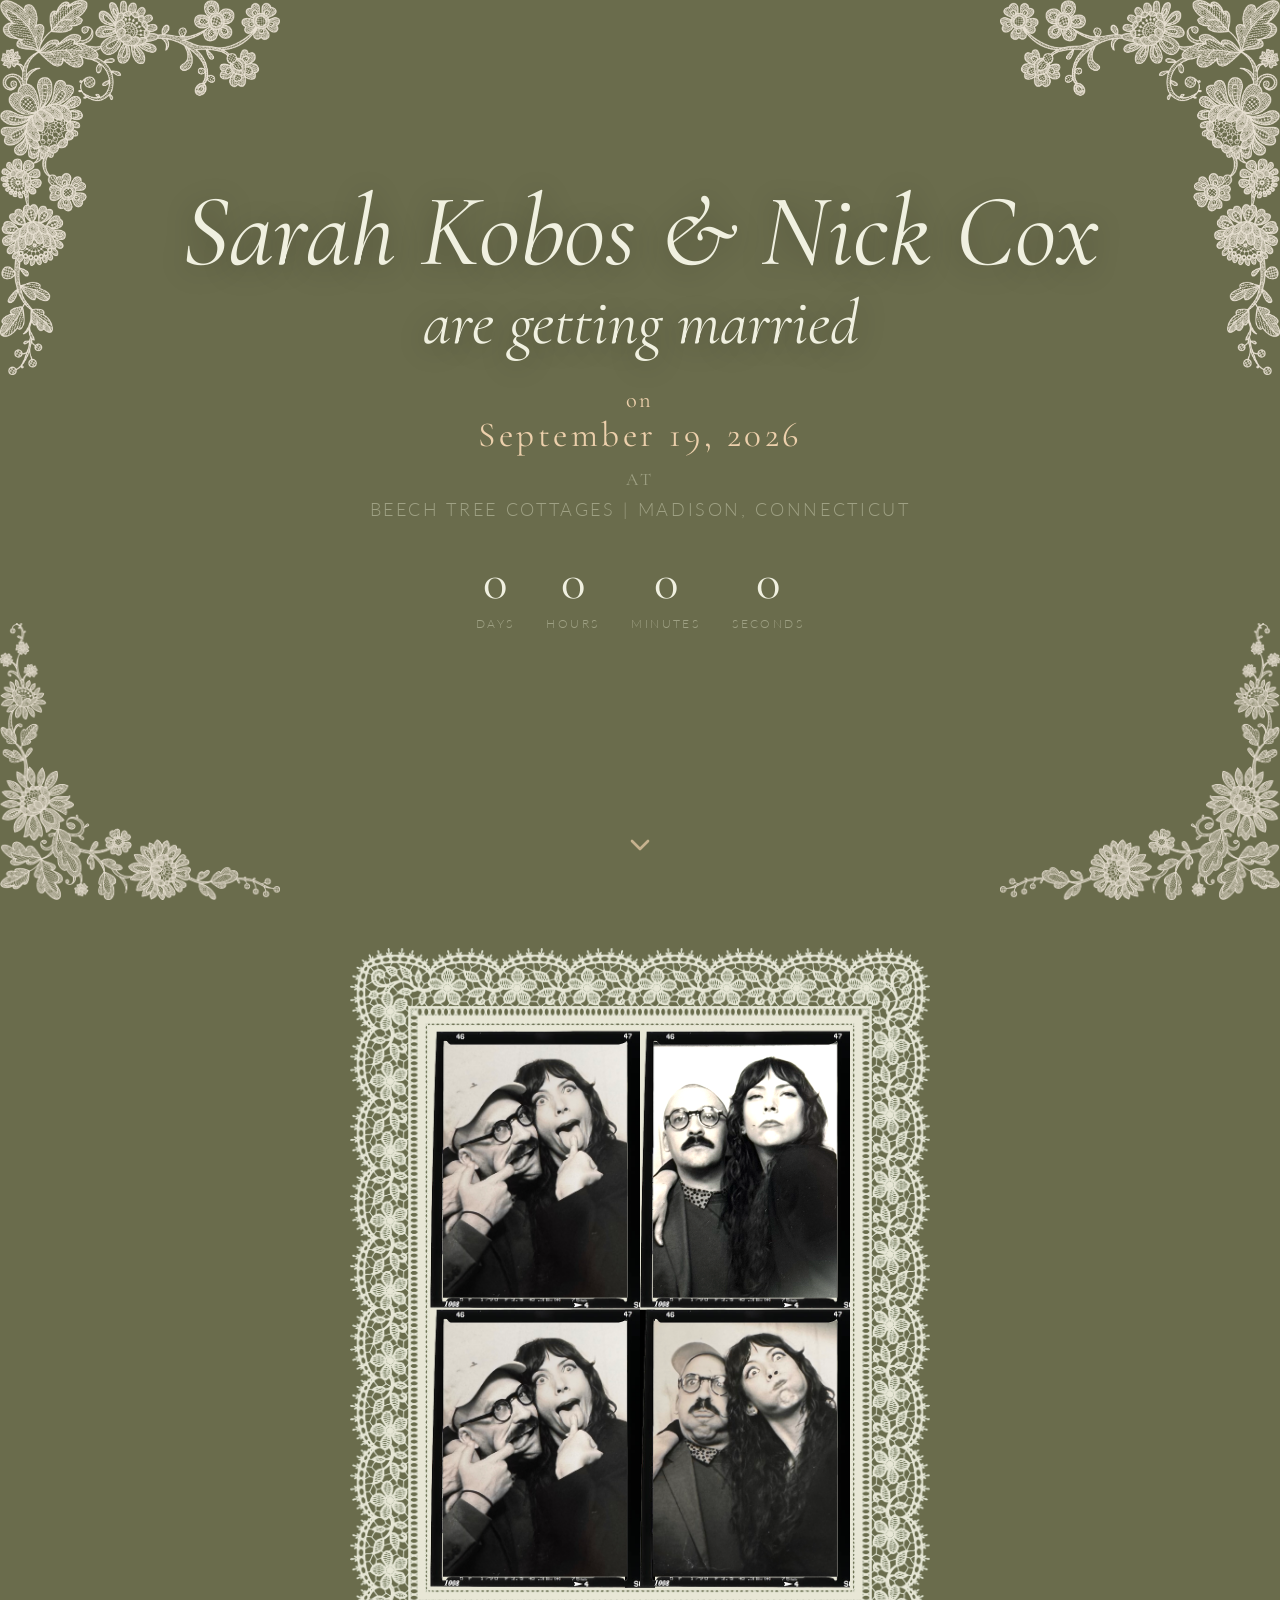
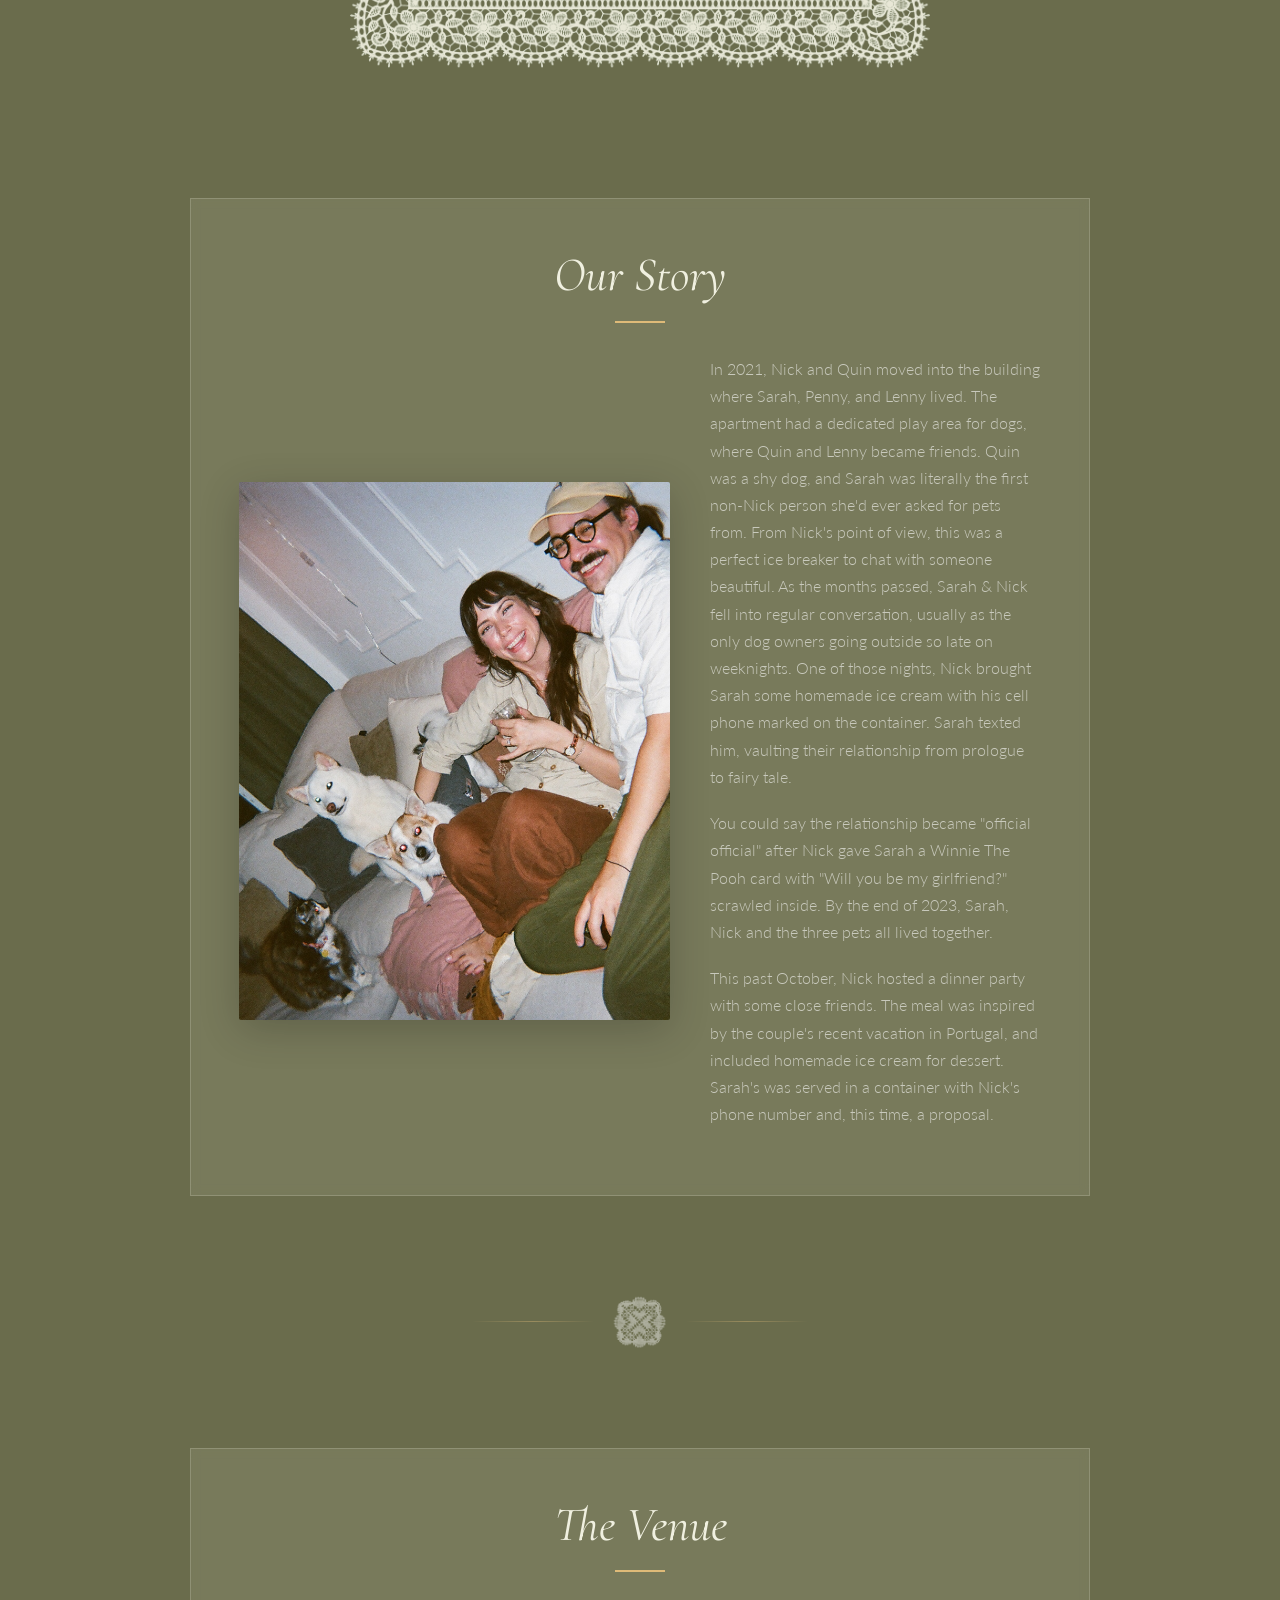
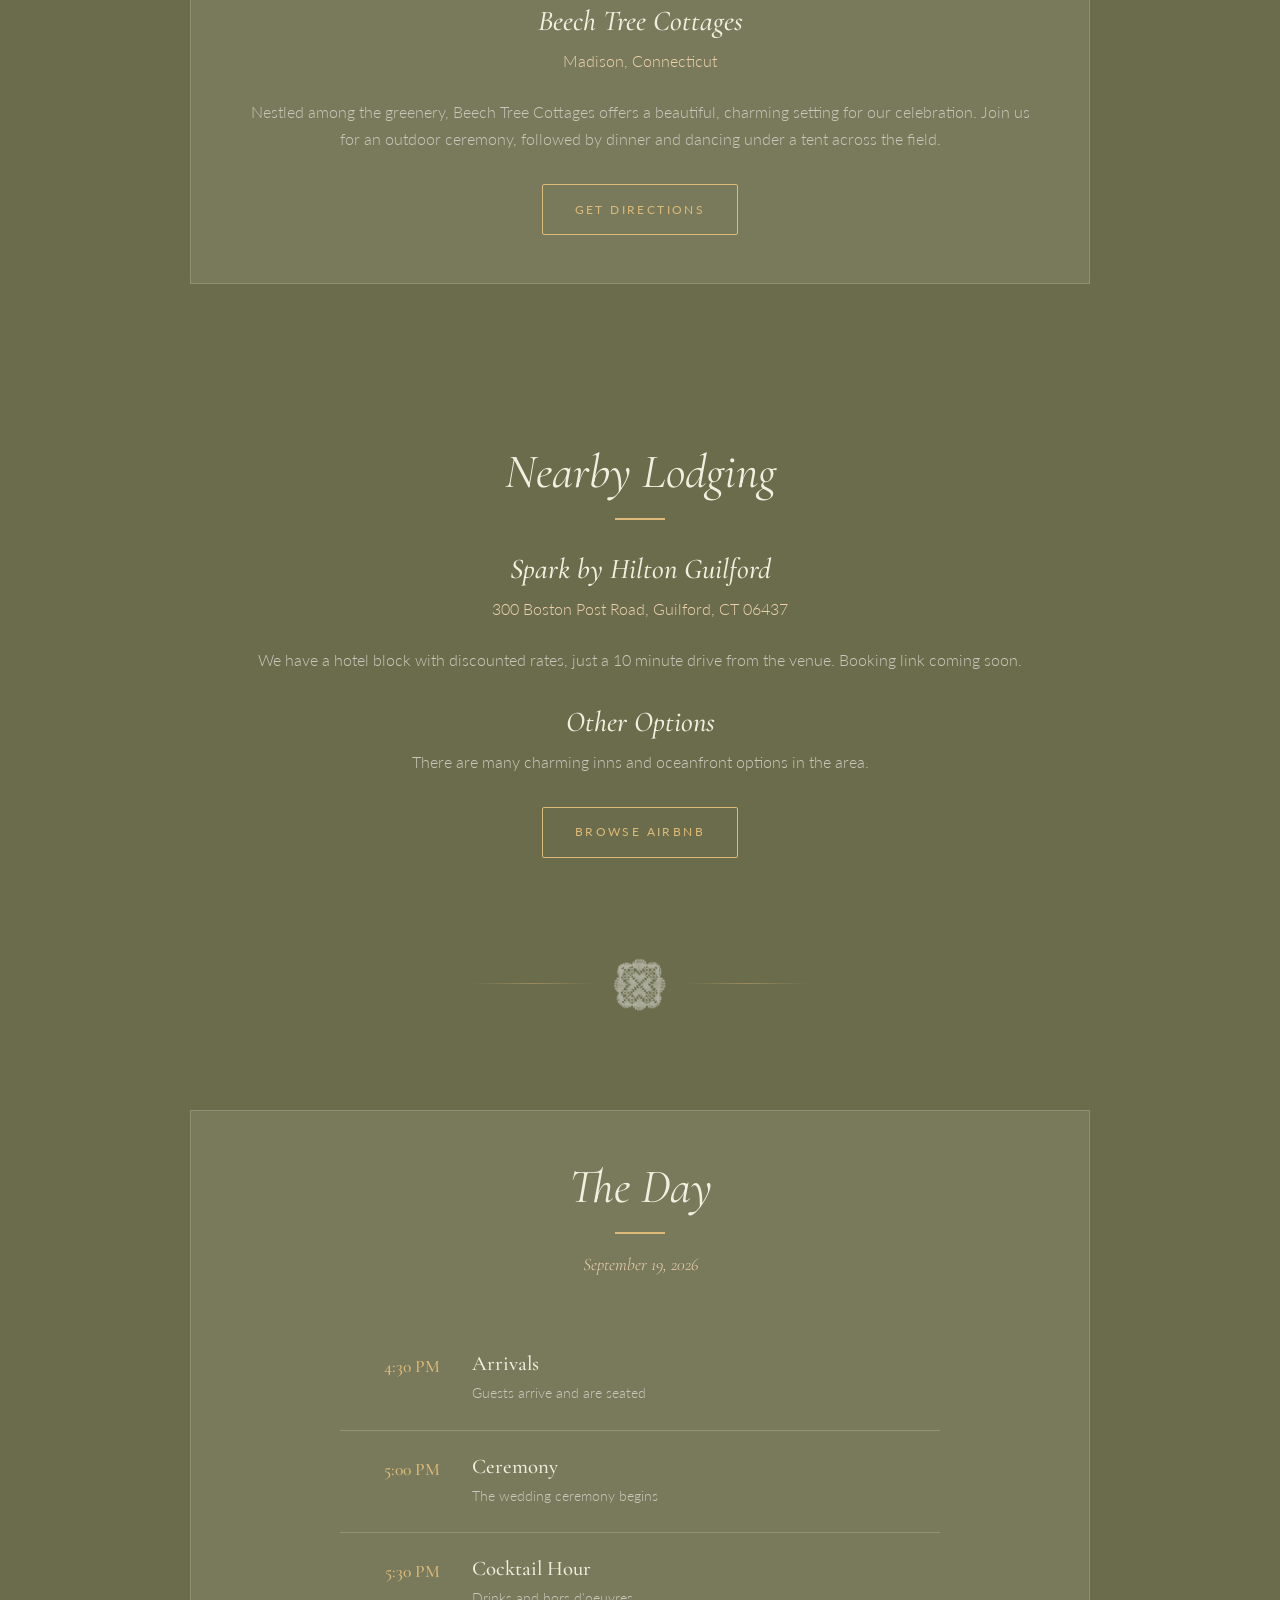
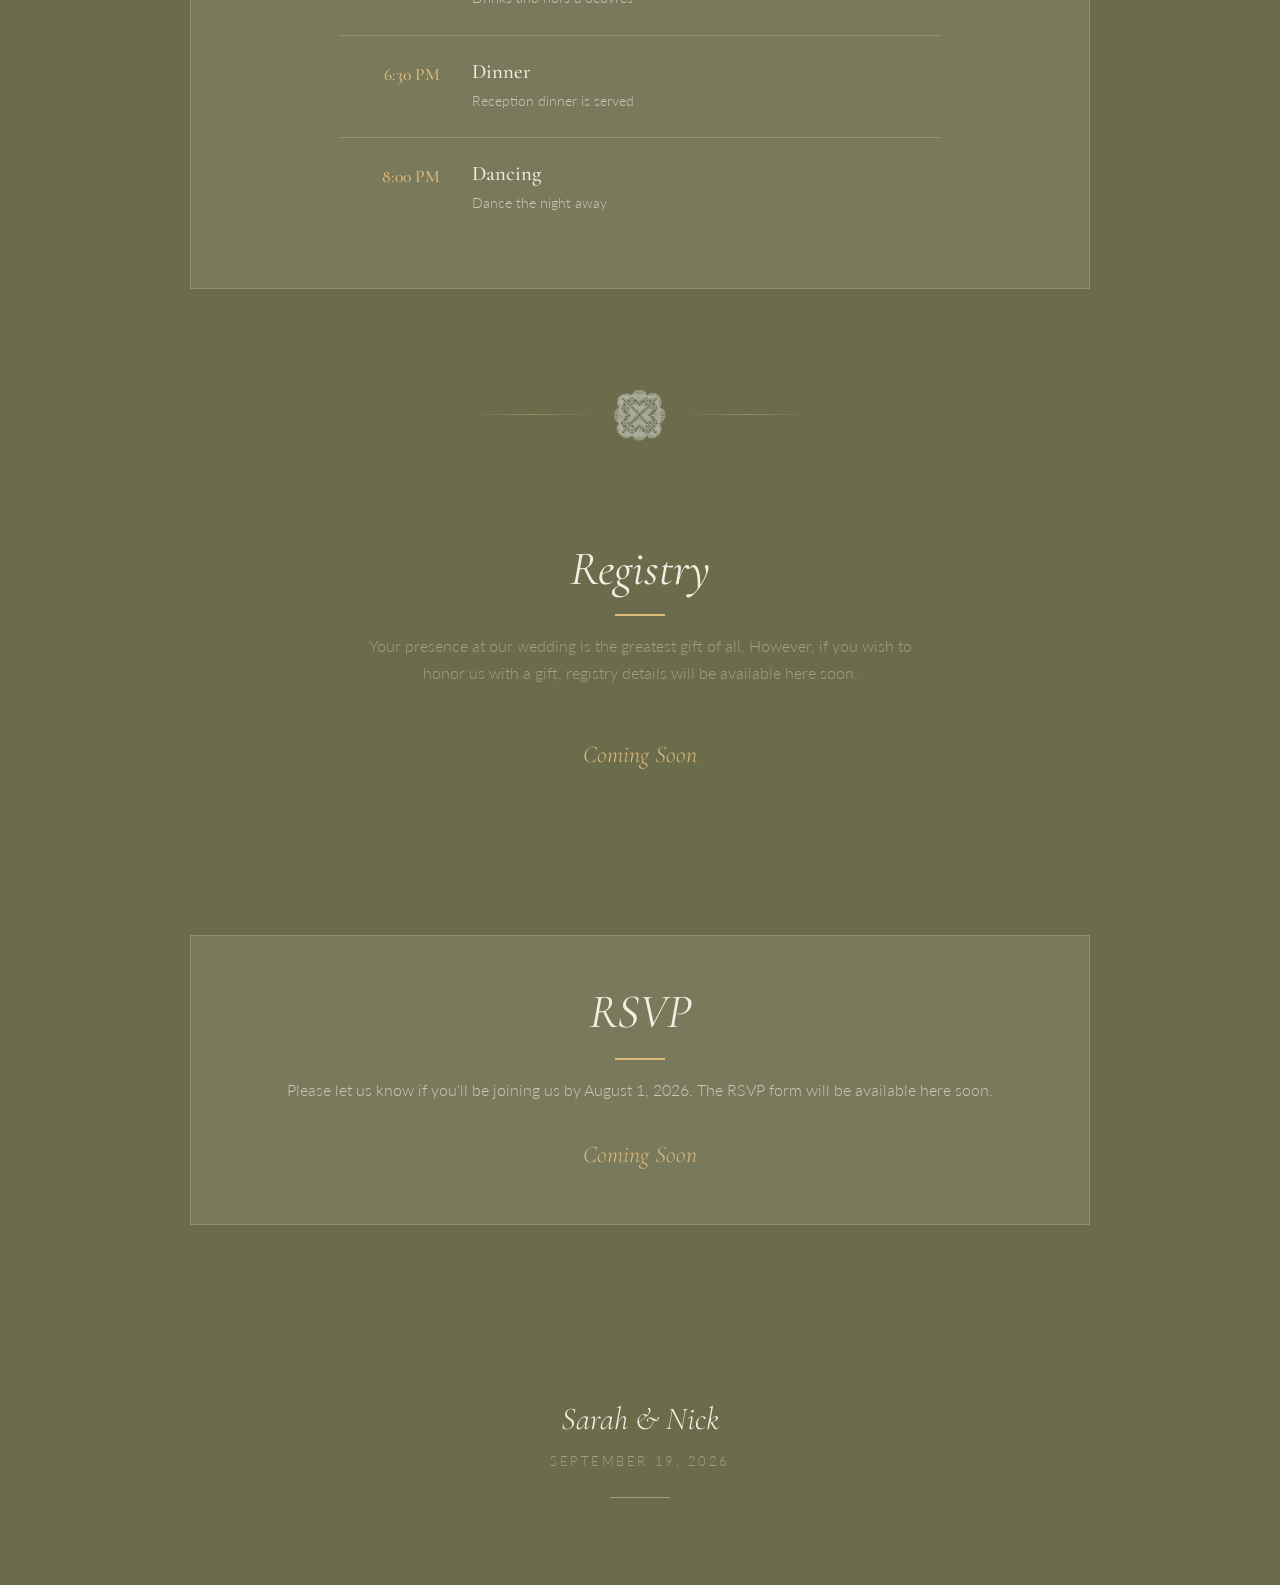
==== index.html @ 8f33f57f "Update story wording, add Nearby Lodging section Co-Authored-By: Claude Opus 4.5 <noreply@anthropic." ====
<!DOCTYPE html>
<html lang="en">
<head>
    <meta charset="UTF-8">
    <meta name="viewport" content="width=device-width, initial-scale=1.0">
    <title>Sarah & Nick | September 19, 2026</title>
    <meta name="description" content="Join us for the wedding of Sarah Kobos and Nick Cox on September 19, 2026 at Beech Tree Cottages in Madison, CT">

    <!-- Fonts -->
    <link rel="preconnect" href="https://fonts.googleapis.com">
    <link rel="preconnect" href="https://fonts.gstatic.com" crossorigin>
    <link href="https://fonts.googleapis.com/css2?family=Cormorant+Garamond:ital,wght@0,400;0,500;0,600;1,400;1,500;1,600&family=Lato:wght@300;400;700&display=swap" rel="stylesheet">

    <link rel="stylesheet" href="styles.css">
</head>
<body>
    <!-- Fixed Lace Corner Decorations -->
    <img src="assets/images/decorative/lace_topleftcorner.png" alt="" class="fixed-lace fixed-lace-tl" aria-hidden="true">
    <img src="assets/images/decorative/lace_topleftcorner.png" alt="" class="fixed-lace fixed-lace-tr" aria-hidden="true">
    <img src="assets/images/decorative/lace_bottomrightcorner.png" alt="" class="fixed-lace fixed-lace-bl" aria-hidden="true">
    <img src="assets/images/decorative/lace_bottomrightcorner.png" alt="" class="fixed-lace fixed-lace-br" aria-hidden="true">

    <!-- Hero Section - Clean & Bold -->
    <section class="hero" id="home">
        <div class="hero-content">
            <h1 class="hero-names"><span class="names-line">Sarah Kobos & Nick Cox</span><span class="getting-married">are getting married</span></h1>
            <p class="hero-on">on</p>
            <p class="hero-date">September 19, 2026</p>
            <p class="hero-at">at</p>
            <p class="hero-location">Beech Tree Cottages | Madison, Connecticut</p>
            <div class="countdown" id="countdown">
                <div class="countdown-item">
                    <span class="countdown-number" id="days">---</span>
                    <span class="countdown-label">Days</span>
                </div>
                <div class="countdown-item">
                    <span class="countdown-number" id="hours">--</span>
                    <span class="countdown-label">Hours</span>
                </div>
                <div class="countdown-item">
                    <span class="countdown-number" id="minutes">--</span>
                    <span class="countdown-label">Minutes</span>
                </div>
                <div class="countdown-item">
                    <span class="countdown-number" id="seconds">--</span>
                    <span class="countdown-label">Seconds</span>
                </div>
            </div>
        </div>
        <a href="#story" class="scroll-indicator" aria-label="Scroll to content">
            <svg width="32" height="32" viewBox="0 0 24 24" fill="none" stroke="currentColor" stroke-width="2" stroke-linecap="round" stroke-linejoin="round">
                <polyline points="6 9 12 15 18 9"></polyline>
            </svg>
        </a>
    </section>

    <!-- Main Content -->
    <main class="main-content">

        <!-- Photobooth Section with Lace Frame -->
        <section class="section photobooth-section" id="photobooth">
            <div class="lace-frame-container">
                <img src="assets/images/decorative/lace 6.png" alt="" class="lace-frame-bg" aria-hidden="true">
                <div class="photobooth-grid" id="photoboothGrid">
                    <div class="photobooth-cell" data-index="0">
                        <img src="assets/images/decorative/filmframe.png" alt="" class="film-frame" aria-hidden="true">
                        <img src="assets/images/photos/v2_v1.png" alt="Sarah and Nick" class="photobooth-photo">
                    </div>
                    <div class="photobooth-cell" data-index="1">
                        <img src="assets/images/decorative/filmframe.png" alt="" class="film-frame" aria-hidden="true">
                        <img src="assets/images/photos/v2_v6.png" alt="Sarah and Nick" class="photobooth-photo">
                    </div>
                    <div class="photobooth-cell" data-index="2">
                        <img src="assets/images/decorative/filmframe.png" alt="" class="film-frame" aria-hidden="true">
                        <img src="assets/images/photos/v2_v11.png" alt="Sarah and Nick" class="photobooth-photo">
                    </div>
                    <div class="photobooth-cell" data-index="3">
                        <img src="assets/images/decorative/filmframe.png" alt="" class="film-frame" aria-hidden="true">
                        <img src="assets/images/photos/v2_v16.png" alt="Sarah and Nick" class="photobooth-photo">
                    </div>
                </div>
            </div>
        </section>

        <!-- Our Story Section -->
        <section class="section story-section" id="story">
            <div class="section-content">
                <h2 class="section-title">Our Story</h2>
                <div class="story-content">
                    <div class="story-image">
                        <img src="assets/images/photos/proposal.jpeg" alt="Sarah and Nick's proposal">
                    </div>
                    <div class="story-text">
                        <p>In 2021, Nick and Quin moved into the building where Sarah, Penny, and Lenny lived. The apartment had a dedicated play area for dogs, where Quin and Lenny became friends. Quin was a shy dog, and Sarah was literally the first non-Nick person she'd ever asked for pets from. From Nick's point of view, this was a perfect ice breaker to chat with someone beautiful. As the months passed, Sarah & Nick fell into regular conversation, usually as the only dog owners going outside so late on weeknights. One of those nights, Nick brought Sarah some homemade ice cream with his cell phone marked on the container. Sarah texted him, vaulting their relationship from prologue to fairy tale.</p>
                        <p>You could say the relationship became "official official" after Nick gave Sarah a Winnie The Pooh card with "Will you be my girlfriend?" scrawled inside. By the end of 2023, Sarah, Nick and the three pets all lived together.</p>
                        <p>This past October, Nick hosted a dinner party with some close friends. The meal was inspired by the couple's recent vacation in Portugal, and included homemade ice cream for dessert. Sarah's was served in a container with Nick's phone number and, this time, a proposal.</p>
                    </div>
                </div>
            </div>
        </section>

        <!-- Lace Divider -->
        <div class="lace-divider">
            <img src="assets/images/decorative/lacesquare.png" alt="" aria-hidden="true">
        </div>

        <!-- Venue Section -->
        <section class="section venue-section" id="venue">
            <div class="section-content">
                <h2 class="section-title">The Venue</h2>
                <div class="venue-content">
                    <div class="venue-info">
                        <h3>Beech Tree Cottages</h3>
                        <p class="venue-address">Madison, Connecticut</p>
                        <p class="venue-description">Nestled among the greenery, Beech Tree Cottages offers a beautiful, charming setting for our celebration. Join us for an outdoor ceremony, followed by dinner and dancing under a tent across the field.</p>
                        <a href="https://maps.google.com" target="_blank" rel="noopener noreferrer" class="btn btn-outline">Get Directions</a>
                    </div>
                </div>
            </div>
        </section>

        <!-- Lodging Section -->
        <section class="section lodging-section" id="lodging">
            <div class="section-content">
                <h2 class="section-title">Nearby Lodging</h2>
                <div class="venue-content">
                    <div class="venue-info">
                        <h3>Spark by Hilton Guilford</h3>
                        <p class="venue-address">300 Boston Post Road, Guilford, CT 06437</p>
                        <p class="venue-description">We have a hotel block with discounted rates, just a 10 minute drive from the venue. Booking link coming soon.</p>
                    </div>
                    <div class="venue-info">
                        <h3>Other Options</h3>
                        <p class="venue-description">There are many charming inns and oceanfront options in the area.</p>
                        <a href="https://www.airbnb.com/s/1187-Boston-Post-Rd--Madison--CT-06443/homes?refinement_paths%5B%5D=%2Fhomes&date_picker_type=calendar&checkin=2026-09-19&checkout=2026-09-20&search_type=user_map_move&flexible_trip_lengths%5B%5D=one_week&monthly_start_date=2026-04-01&monthly_length=3&monthly_end_date=2026-07-01&price_filter_input_type=2&price_filter_num_nights=1&channel=EXPLORE&zoom_level=13.427325879506482&place_id=ChIJgVWkFt8o5okRwGaroDWI2jg&acp_id=t-g-ChIJgVWkFt8o5okRwGaroDWI2jg&query=1187%20Boston%20Post%20Rd%2C%20Madison%2C%20CT%2006443&search_mode=regular_search&ne_lat=41.30515937374793&ne_lng=-72.52285895328262&sw_lat=41.243855600524334&sw_lng=-72.61036582193046&zoom=13.427325879506482&search_by_map=true" target="_blank" rel="noopener noreferrer" class="btn btn-outline">Browse Airbnb</a>
                    </div>
                </div>
            </div>
        </section>

        <!-- Lace Divider -->
        <div class="lace-divider">
            <img src="assets/images/decorative/lacesquare.png" alt="" aria-hidden="true">
        </div>

        <!-- Schedule Section -->
        <section class="section schedule-section" id="schedule">
            <div class="section-content">
                <h2 class="section-title">The Day</h2>
                <p class="section-subtitle">September 19, 2026</p>
                <div class="schedule-timeline">
                    <div class="schedule-item">
                        <div class="schedule-time">4:30 PM</div>
                        <div class="schedule-details">
                            <h3>Arrivals</h3>
                            <p>Guests arrive and are seated</p>
                        </div>
                    </div>
                    <div class="schedule-item">
                        <div class="schedule-time">5:00 PM</div>
                        <div class="schedule-details">
                            <h3>Ceremony</h3>
                            <p>The wedding ceremony begins</p>
                        </div>
                    </div>
                    <div class="schedule-item">
                        <div class="schedule-time">5:30 PM</div>
                        <div class="schedule-details">
                            <h3>Cocktail Hour</h3>
                            <p>Drinks and hors d'oeuvres</p>
                        </div>
                    </div>
                    <div class="schedule-item">
                        <div class="schedule-time">6:30 PM</div>
                        <div class="schedule-details">
                            <h3>Dinner</h3>
                            <p>Reception dinner is served</p>
                        </div>
                    </div>
                    <div class="schedule-item">
                        <div class="schedule-time">8:00 PM</div>
                        <div class="schedule-details">
                            <h3>Dancing</h3>
                            <p>Dance the night away</p>
                        </div>
                    </div>
                </div>
            </div>
        </section>

        <!-- Lace Divider -->
        <div class="lace-divider">
            <img src="assets/images/decorative/lacesquare.png" alt="" aria-hidden="true">
        </div>

        <!-- Registry Section -->
        <section class="section registry-section" id="registry">
            <div class="section-content">
                <h2 class="section-title">Registry</h2>
                <p class="registry-intro">Your presence at our wedding is the greatest gift of all. However, if you wish to honor us with a gift, registry details will be available here soon.</p>
                <p class="coming-soon">Coming Soon</p>
            </div>
        </section>

        <!-- RSVP Section -->
        <section class="section rsvp-section" id="rsvp">
            <div class="section-content">
                <h2 class="section-title">RSVP</h2>
                <p class="rsvp-intro">Please let us know if you'll be joining us by August 1, 2026. The RSVP form will be available here soon.</p>
                <p class="coming-soon">Coming Soon</p>
            </div>
        </section>

    </main>

    <!-- Footer -->
    <footer class="site-footer">
        <div class="footer-content">
            <div class="footer-names">Sarah & Nick</div>
            <div class="footer-date">September 19, 2026</div>
            <div class="footer-lace"></div>
        </div>
    </footer>

    <script src="script.js"></script>
</body>
</html>
---- styles.css ----
/* ==========================================================================
   Sarah & Nick Wedding Website - Version 2 (Forest Green)
   Bold experimental version with green background
   ========================================================================== */

:root {
    --color-cream: #F0F0E0;
    --color-tan: #EDD0AC;
    --color-burgundy: #833940;
    --color-gold: #DEBA78;
    --color-sage: #9FA184;
    --color-olive: #6A6C4C;
    --color-forest: #4a4c3a;

    --color-text: #F0F0E0;
    --color-text-dark: #3a3a3a;

    --font-heading: 'Cormorant Garamond', Georgia, serif;
    --font-body: 'Lato', 'Avenir', sans-serif;

    --nav-height: 70px;
    --transition-smooth: all 0.3s ease;
}

*, *::before, *::after {
    box-sizing: border-box;
    margin: 0;
    padding: 0;
}

html {
    scroll-behavior: smooth;
    font-size: 16px;
}

body {
    font-family: var(--font-body);
    font-weight: 300;
    line-height: 1.7;
    color: var(--color-text);
    background-color: var(--color-olive);
    overflow-x: hidden;
}

img {
    max-width: 100%;
    height: auto;
    display: block;
}

a {
    color: var(--color-tan);
    text-decoration: none;
    transition: var(--transition-smooth);
}

a:hover {
    color: var(--color-cream);
}

h1, h2, h3, h4, h5, h6 {
    font-family: var(--font-heading);
    font-weight: 500;
    line-height: 1.2;
}

/* ==========================================================================
   Navigation
   ========================================================================== */

.main-nav {
    position: fixed;
    top: 0;
    left: 0;
    right: 0;
    z-index: 1000;
    padding: 0 2rem;
    height: var(--nav-height);
    background: rgba(106, 108, 76, 0.95);
    backdrop-filter: blur(10px);
    box-shadow: 0 2px 20px rgba(0, 0, 0, 0.2);
    transition: var(--transition-smooth);
    transform: translateY(-100%);
    opacity: 0;
}

.main-nav.scrolled {
    transform: translateY(0);
    opacity: 1;
}

.nav-container {
    max-width: 1400px;
    margin: 0 auto;
    height: 100%;
    display: flex;
    align-items: center;
    justify-content: space-between;
}

.nav-logo {
    font-family: var(--font-heading);
    font-size: 1.5rem;
    font-style: italic;
    font-weight: 500;
    color: var(--color-cream);
    letter-spacing: 0.05em;
}

.nav-links {
    display: flex;
    align-items: center;
    gap: 2.5rem;
    list-style: none;
}

.nav-links a {
    font-size: 0.75rem;
    font-weight: 400;
    letter-spacing: 0.15em;
    text-transform: uppercase;
    color: var(--color-cream);
    position: relative;
}

.nav-links a::after {
    content: '';
    position: absolute;
    bottom: -4px;
    left: 0;
    width: 0;
    height: 1px;
    background: var(--color-gold);
    transition: width 0.3s ease;
}

.nav-links a:hover::after {
    width: 100%;
}

.nav-cta {
    padding: 0.6rem 1.2rem;
    border: 1px solid var(--color-gold);
    border-radius: 2px;
}

.nav-cta::after {
    display: none;
}

.nav-cta:hover {
    background: var(--color-gold);
    color: var(--color-forest) !important;
}

.nav-toggle {
    display: none;
    flex-direction: column;
    justify-content: space-between;
    width: 24px;
    height: 18px;
    background: transparent;
    border: none;
    cursor: pointer;
    padding: 0;
}

.nav-toggle span {
    display: block;
    width: 100%;
    height: 2px;
    background: var(--color-cream);
    transition: var(--transition-smooth);
}

/* ==========================================================================
   Hero Section - Clean & Bold
   ========================================================================== */

.hero {
    position: relative;
    min-height: 100vh;
    display: flex;
    align-items: center;
    justify-content: center;
    overflow: hidden;
    padding: 0 5% 10vh;
}

/* Fixed Lace Corner Decorations */
.fixed-lace {
    position: fixed;
    width: clamp(150px, 22vw, 280px);
    height: auto;
    pointer-events: none;
    z-index: 1000;
    opacity: 0.85;
}

.fixed-lace-tl {
    top: 0;
    left: 0;
}

.fixed-lace-tr {
    top: 0;
    right: 0;
    transform: scaleX(-1);
}

.fixed-lace-bl {
    bottom: 0;
    left: 0;
    transform: scaleX(-1);
}

.fixed-lace-br {
    bottom: 0;
    right: 0;
}

.hero-content {
    position: relative;
    z-index: 10;
    text-align: center;
}

.hero-names {
    font-family: var(--font-heading);
    font-weight: 400;
    font-style: italic;
    color: var(--color-cream);
    line-height: 1.1;
    margin-bottom: 1.8rem;
    text-shadow: 0 4px 30px rgba(0, 0, 0, 0.3);
}

.names-line {
    display: block;
    font-size: clamp(3.5rem, 8vw, 7rem);
    white-space: nowrap;
}

.getting-married {
    display: block;
    font-size: clamp(2.5rem, 5vw, 4rem);
    margin-top: 0;
}

.hero-on {
    font-family: var(--font-heading);
    font-size: 1.4rem;
    font-weight: 400;
    color: var(--color-tan);
    letter-spacing: 0.1em;
    margin: 0;
    padding: 0;
    line-height: 1.2;
}

.hero-date {
    font-family: var(--font-heading);
    font-size: 2.2rem;
    font-weight: 400;
    color: var(--color-tan);
    letter-spacing: 0.1em;
    margin: 0;
    padding: 0;
    line-height: 1.2;
}

.hero-at {
    font-family: var(--font-heading);
    font-size: 1.1rem;
    font-weight: 400;
    color: var(--color-sage);
    letter-spacing: 0.15em;
    text-transform: uppercase;
    margin: 0.8rem 0 0.3rem;
    padding: 0;
    line-height: 1.2;
}

.hero-location {
    font-size: 1.1rem;
    color: var(--color-sage);
    letter-spacing: 0.15em;
    text-transform: uppercase;
    margin-bottom: 2rem;
}

/* Countdown */
.countdown {
    display: flex;
    justify-content: center;
    gap: 2rem;
    margin-top: 1.2rem;
}

.countdown-item {
    display: flex;
    flex-direction: column;
    align-items: center;
}

.countdown-number {
    font-family: var(--font-heading);
    font-size: 3.2rem;
    font-weight: 400;
    color: var(--color-cream);
    line-height: 1;
}

.countdown-label {
    font-size: 0.75rem;
    letter-spacing: 0.2em;
    text-transform: uppercase;
    color: var(--color-sage);
    margin-top: 0.4rem;
}

/* Transparent couple image */
.hero-image {
    position: absolute;
    right: 5%;
    bottom: 0;
    width: 45%;
    max-width: 550px;
    z-index: 5;
}

.hero-image img {
    width: 100%;
    height: auto;
    filter: drop-shadow(0 20px 40px rgba(0, 0, 0, 0.3));
}

/* Scroll Indicator */
.scroll-indicator {
    position: absolute;
    bottom: 2rem;
    left: 50%;
    transform: translateX(-50%);
    z-index: 10;
    color: var(--color-tan);
    opacity: 0.7;
    transition: opacity 0.3s ease;
}

.scroll-indicator:hover {
    opacity: 1;
}

.scroll-indicator svg {
    animation: scrollBounce 2s ease-in-out infinite;
}

@keyframes scrollBounce {
    0%, 100% { transform: translateY(0); }
    50% { transform: translateY(6px); }
}

/* ==========================================================================
   Main Content
   ========================================================================== */

.main-content {
    position: relative;
    z-index: 10;
}

.section {
    padding: 5rem 2rem;
    position: relative;
}

.section-content {
    max-width: 900px;
    margin: 0 auto;
}

.section-title {
    font-family: var(--font-heading);
    font-size: clamp(2rem, 4vw, 3rem);
    font-style: italic;
    font-weight: 400;
    color: var(--color-cream);
    text-align: center;
    margin-bottom: 1rem;
}

.section-title::after {
    content: '';
    display: block;
    width: 50px;
    height: 2px;
    background: var(--color-gold);
    margin: 1rem auto 0;
}

.section-subtitle {
    font-family: var(--font-heading);
    font-size: 1.1rem;
    font-style: italic;
    color: var(--color-tan);
    text-align: center;
    margin-bottom: 3rem;
}

/* ==========================================================================
   Our Story Section - With Painting Background
   ========================================================================== */

.story-section {
    position: relative;
}

.story-section .section-content {
    position: relative;
    background: rgba(240, 240, 224, 0.1);
    padding: 3rem;
    border: 1px solid rgba(240, 240, 224, 0.2);
    backdrop-filter: blur(5px);
    overflow: hidden;
}

.story-section .section-title {
    color: var(--color-cream);
}

.story-content {
    display: grid;
    grid-template-columns: 1.3fr 1fr;
    gap: 2.5rem;
    align-items: center;
    margin-top: 2rem;
}

.story-image {
    border-radius: 2px;
    box-shadow: 0 10px 40px rgba(0, 0, 0, 0.2);
    overflow: hidden;
    aspect-ratio: 4 / 5;
}

.story-image img {
    width: 100%;
    height: 100%;
    object-fit: cover;
    object-position: 45% center;
}


.story-text {
    text-align: left;
}

.story-lead {
    font-family: var(--font-heading);
    font-size: 1.5rem;
    font-style: italic;
    color: var(--color-tan);
    margin-bottom: 1.5rem;
}

.story-text p {
    margin-bottom: 1.2rem;
    color: #c8c9bc;
}

/* Dog cutout floating - centered at bottom, straddling section edge */
.floating-dogs {
    position: absolute;
    left: 50%;
    bottom: -120px;
    transform: translateX(-50%);
    width: 400px;
    z-index: 20;
    pointer-events: none;
    background: none;
    border: none;
    box-shadow: none;
}

.floating-dogs img {
    width: 100%;
    filter: drop-shadow(0 8px 20px rgba(0, 0, 0, 0.2));
    background: none;
}

/* Photo Marquee */
.photo-marquee {
    width: 100%;
    overflow: hidden;
    background: rgba(159, 161, 132, 0.3);
    padding: 1rem 0;
}

.photo-marquee-inner {
    display: flex;
    gap: 1rem;
    will-change: transform;
}

.photo-marquee-inner img {
    height: 100px;
    width: auto;
    border: 3px solid #fff;
    box-shadow: 0 2px 10px rgba(0, 0, 0, 0.1);
    flex-shrink: 0;
}

/* ==========================================================================
   Photobooth Section with Lace Frame
   ========================================================================== */

.photobooth-section {
    position: relative;
    z-index: 10;
    padding: 3rem 2rem;
    display: flex;
    justify-content: center;
    align-items: center;
}

.lace-frame-container {
    position: relative;
    width: 580px;
    display: flex;
    align-items: center;
    justify-content: center;
}

.lace-frame-bg {
    width: 100%;
    height: auto;
    display: block;
    opacity: 0.85;
}

.photobooth-grid {
    position: absolute;
    top: 50%;
    left: 50%;
    transform: translate(-50%, -50%);
    z-index: 2;
    display: grid;
    grid-template-columns: repeat(2, 1fr);
    gap: 0;
}

/* Black strip behind bottom two photos to hide gap */
.photobooth-grid::after {
    content: '';
    position: absolute;
    bottom: 0;
    left: 50%;
    transform: translateX(-50%);
    width: 30px;
    height: calc(50% - 1px);
    background: #000;
    z-index: 0;
}

.photobooth-cell {
    position: relative;
    width: 210px;
}

.film-frame {
    position: relative;
    z-index: 2;
    width: 100%;
    height: auto;
    display: block;
    pointer-events: none;
}

.photobooth-photo {
    position: absolute;
    top: 4%;
    left: 6%;
    width: 88%;
    height: 92%;
    object-fit: cover;
    z-index: 1;
    transition: opacity 0.15s ease;
}

.photobooth-photo.fading {
    opacity: 0;
}

/* Dimmer - sits behind the photobooth section */
.photobooth-dimmer {
    position: fixed;
    top: 0;
    left: 0;
    right: 0;
    bottom: 0;
    background: rgba(40, 42, 30, 0.5);
    pointer-events: none;
    opacity: 0;
    transition: opacity 0.4s ease;
    z-index: 5;
}

.photobooth-dimmer.active {
    opacity: 1;
}

/* ==========================================================================
   Schedule Section
   ========================================================================== */

.schedule-section .section-content {
    background: rgba(240, 240, 224, 0.1);
    padding: 3rem;
    border: 1px solid rgba(240, 240, 224, 0.2);
    backdrop-filter: blur(5px);
}

.schedule-timeline {
    max-width: 600px;
    margin: 2rem auto 0;
}

.schedule-item {
    display: flex;
    gap: 2rem;
    padding: 1.5rem 0;
    border-bottom: 1px solid rgba(240, 240, 224, 0.2);
    align-items: flex-start;
}

.schedule-item:last-child {
    border-bottom: none;
}

.schedule-time {
    font-family: var(--font-heading);
    font-size: 1.1rem;
    font-weight: 500;
    color: var(--color-gold);
    min-width: 100px;
    text-align: right;
}

.schedule-details h3 {
    font-family: var(--font-heading);
    font-size: 1.3rem;
    font-weight: 500;
    color: var(--color-cream);
    margin-bottom: 0.25rem;
}

.schedule-details p {
    font-size: 0.9rem;
    color: #c8c9bc;
}

/* ==========================================================================
   Venue Section
   ========================================================================== */

.venue-section .section-content {
    background: rgba(240, 240, 224, 0.1);
    padding: 3rem;
    border: 1px solid rgba(240, 240, 224, 0.2);
    backdrop-filter: blur(5px);
}

.venue-content {
    margin-top: 2rem;
}

.venue-info {
    text-align: center;
}

.venue-info h3 {
    font-family: var(--font-heading);
    font-size: 1.8rem;
    font-style: italic;
    color: var(--color-cream);
    margin-bottom: 0.5rem;
}

.venue-address {
    font-size: 1rem;
    color: var(--color-tan);
    margin-bottom: 1.5rem;
}

.venue-description {
    color: #c8c9bc;
    margin-bottom: 2rem;
}

.lace-border {
    position: relative;
    padding: 1rem;
    background: #fff;
    box-shadow: 0 10px 40px rgba(0, 0, 0, 0.15);
}

.lace-border::before {
    content: '';
    position: absolute;
    top: 8px;
    left: 8px;
    right: 8px;
    bottom: 8px;
    border: 1px solid var(--color-tan);
}

.venue-image img {
    width: 100%;
}

.btn {
    display: inline-block;
    padding: 0.9rem 2rem;
    font-size: 0.75rem;
    font-weight: 400;
    letter-spacing: 0.2em;
    text-transform: uppercase;
    border-radius: 2px;
    transition: var(--transition-smooth);
    cursor: pointer;
}

.btn-outline {
    border: 1px solid var(--color-gold);
    color: var(--color-gold);
    background: transparent;
}

.btn-outline:hover {
    background: var(--color-gold);
    color: var(--color-forest);
}

/* ==========================================================================
   Registry Section
   ========================================================================== */

.registry-section .section-content {
    text-align: center;
}

.registry-intro {
    max-width: 550px;
    margin: 0 auto 3rem;
    color: var(--color-sage);
}

.registry-links {
    display: flex;
    gap: 2rem;
    justify-content: center;
    flex-wrap: wrap;
}

.registry-card {
    display: flex;
    flex-direction: column;
    align-items: center;
    gap: 1rem;
    padding: 2.5rem 3rem;
    background: rgba(240, 240, 224, 0.1);
    border: 1px solid rgba(240, 240, 224, 0.2);
    transition: var(--transition-smooth);
    min-width: 200px;
}

.registry-card:hover {
    transform: translateY(-4px);
    background: rgba(240, 240, 224, 0.15);
    border-color: var(--color-gold);
}

.registry-icon {
    color: var(--color-tan);
}

.registry-card:hover .registry-icon {
    color: var(--color-gold);
}

.registry-card span {
    font-size: 0.8rem;
    font-weight: 400;
    letter-spacing: 0.15em;
    text-transform: uppercase;
    color: var(--color-cream);
}

/* ==========================================================================
   RSVP Section
   ========================================================================== */

.rsvp-section .section-content {
    background: rgba(240, 240, 224, 0.1);
    padding: 3rem;
    border: 1px solid rgba(240, 240, 224, 0.2);
    backdrop-filter: blur(5px);
}

.rsvp-intro {
    text-align: center;
    color: #c8c9bc;
    margin-bottom: 2rem;
}

.coming-soon {
    font-family: var(--font-heading);
    font-size: 1.5rem;
    font-style: italic;
    color: var(--color-gold);
    text-align: center;
    margin-top: 1rem;
}

.google-form-placeholder {
    background: #fff;
    border: 2px dashed var(--color-tan);
    padding: 4rem 2rem;
    text-align: center;
    color: var(--color-sage);
}

.placeholder-note {
    font-size: 0.85rem;
    color: #888;
}

/* ==========================================================================
   Footer
   ========================================================================== */

.site-footer {
    padding: 4rem 2rem;
    text-align: center;
    min-height: clamp(150px, 22vw, 280px);
    display: flex;
    align-items: center;
    justify-content: center;
}

.footer-names {
    font-family: var(--font-heading);
    font-size: 2rem;
    font-style: italic;
    color: var(--color-cream);
    margin-bottom: 0.3rem;
}

.footer-date {
    font-size: 0.8rem;
    letter-spacing: 0.2em;
    text-transform: uppercase;
    color: var(--color-sage);
}

.footer-lace {
    width: 60px;
    height: 1px;
    background: var(--color-sage);
    margin: 1.5rem auto 0;
}

/* ==========================================================================
   Decorative Elements
   ========================================================================== */

.lace-divider {
    display: flex;
    align-items: center;
    justify-content: center;
    padding: 1rem 2rem;
    max-width: 400px;
    margin: 0 auto;
}

.lace-divider::before,
.lace-divider::after {
    content: '';
    flex: 1;
    height: 1px;
    background: linear-gradient(90deg, transparent, rgba(222, 186, 120, 0.4), transparent);
}

.lace-divider img {
    width: 60px;
    height: 60px;
    object-fit: contain;
    margin: 0 1rem;
    opacity: 0.5;
}

.filigree-divider {
    display: flex;
    align-items: center;
    justify-content: center;
    padding: 2rem;
}

.filigree-divider img {
    width: 270px;
    height: auto;
    object-fit: contain;
}

/* ==========================================================================
   Responsive
   ========================================================================== */

@media (max-width: 992px) {
    .fixed-lace {
        width: clamp(100px, 18vw, 180px);
    }

    .floating-dogs {
        display: none;
    }

    .story-content,
    .venue-content {
        grid-template-columns: 1fr;
    }

    .lace-frame-container {
        width: 500px;
    }

    .photobooth-cell {
        width: 175px;
    }
}

@media (max-width: 768px) {
    .fixed-lace {
        width: 100px;
        opacity: 0.75;
    }

    .nav-toggle {
        display: flex;
    }

    .nav-links {
        position: fixed;
        top: var(--nav-height);
        left: 0;
        right: 0;
        background: rgba(106, 108, 76, 0.98);
        flex-direction: column;
        padding: 2rem;
        gap: 1.5rem;
        transform: translateY(-100%);
        opacity: 0;
        visibility: hidden;
        transition: var(--transition-smooth);
    }

    .nav-links.active {
        transform: translateY(0);
        opacity: 1;
        visibility: visible;
    }

    .names-line {
        white-space: normal;
    }

    .hero-date {
        font-size: 1.6rem;
    }

    .schedule-item {
        flex-direction: row;
        flex-wrap: wrap;
        gap: 0.5rem 1rem;
        text-align: left;
        align-items: baseline;
    }

    .schedule-time {
        text-align: left;
        min-width: auto;
    }

    .schedule-details {
        flex: 1;
    }

    .schedule-details h3 {
        display: inline;
    }

    .schedule-details p {
        display: block;
        margin-top: 0.25rem;
    }

    .story-content {
        padding: 0 1.5rem 2rem;
    }

    .lace-frame-container {
        width: 95vw;
        max-width: 380px;
    }

    .photobooth-cell {
        width: 120px;
    }
}

@media (max-width: 480px) {
    .lace-frame-container {
        width: 90vw;
        max-width: 320px;
    }

    .photobooth-cell {
        width: 100px;
    }
}
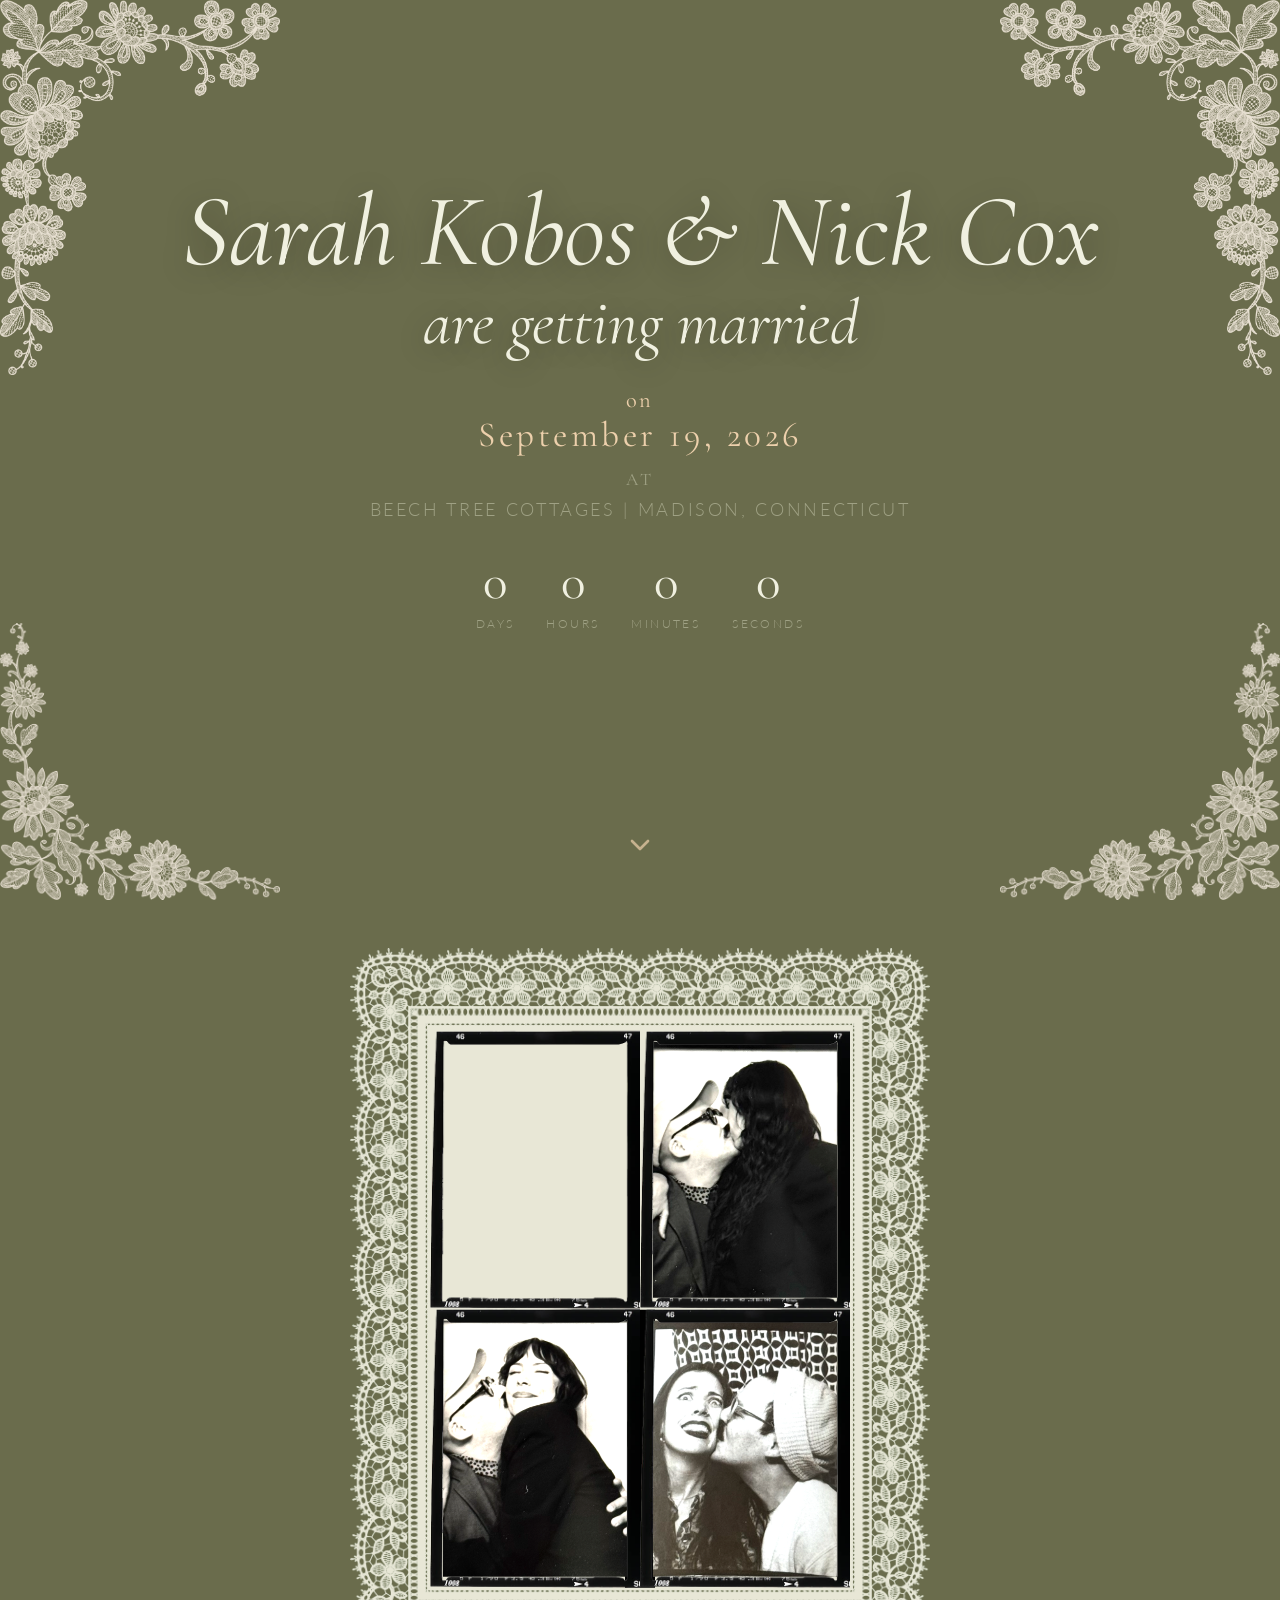
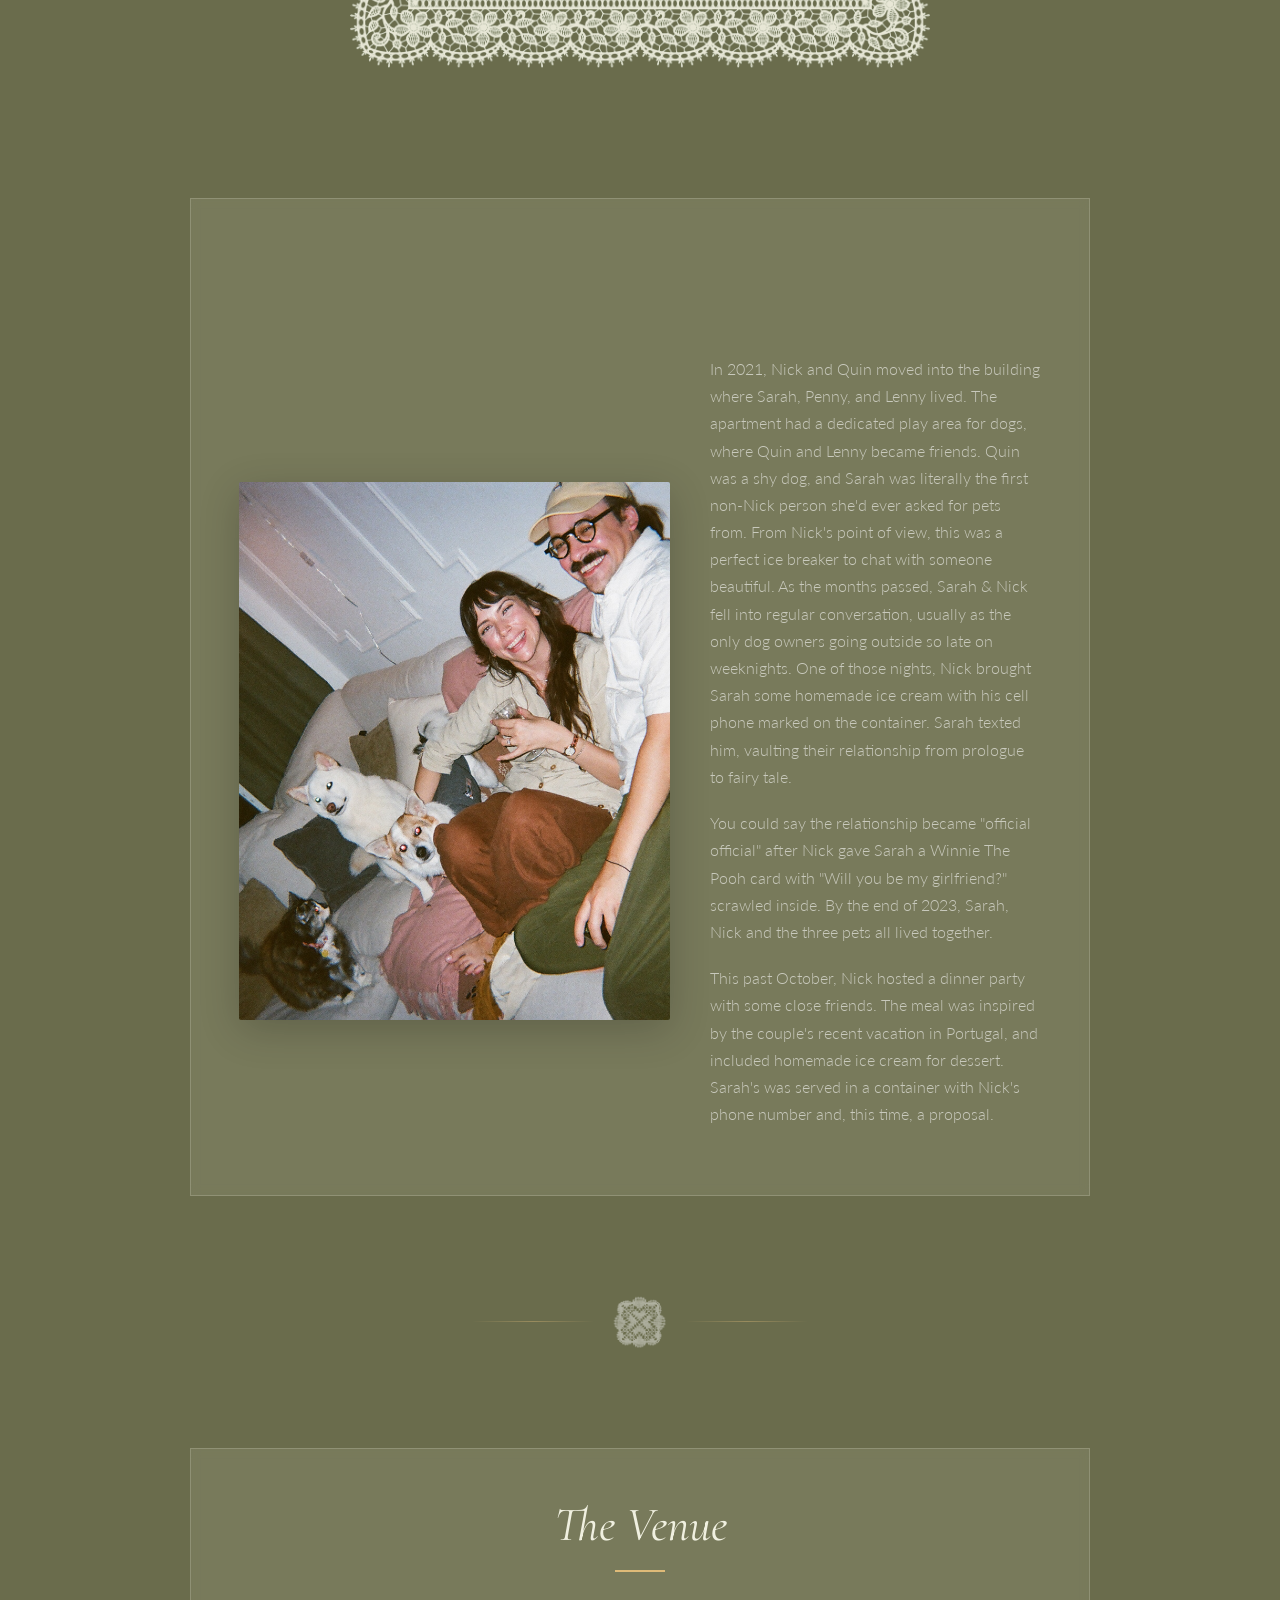
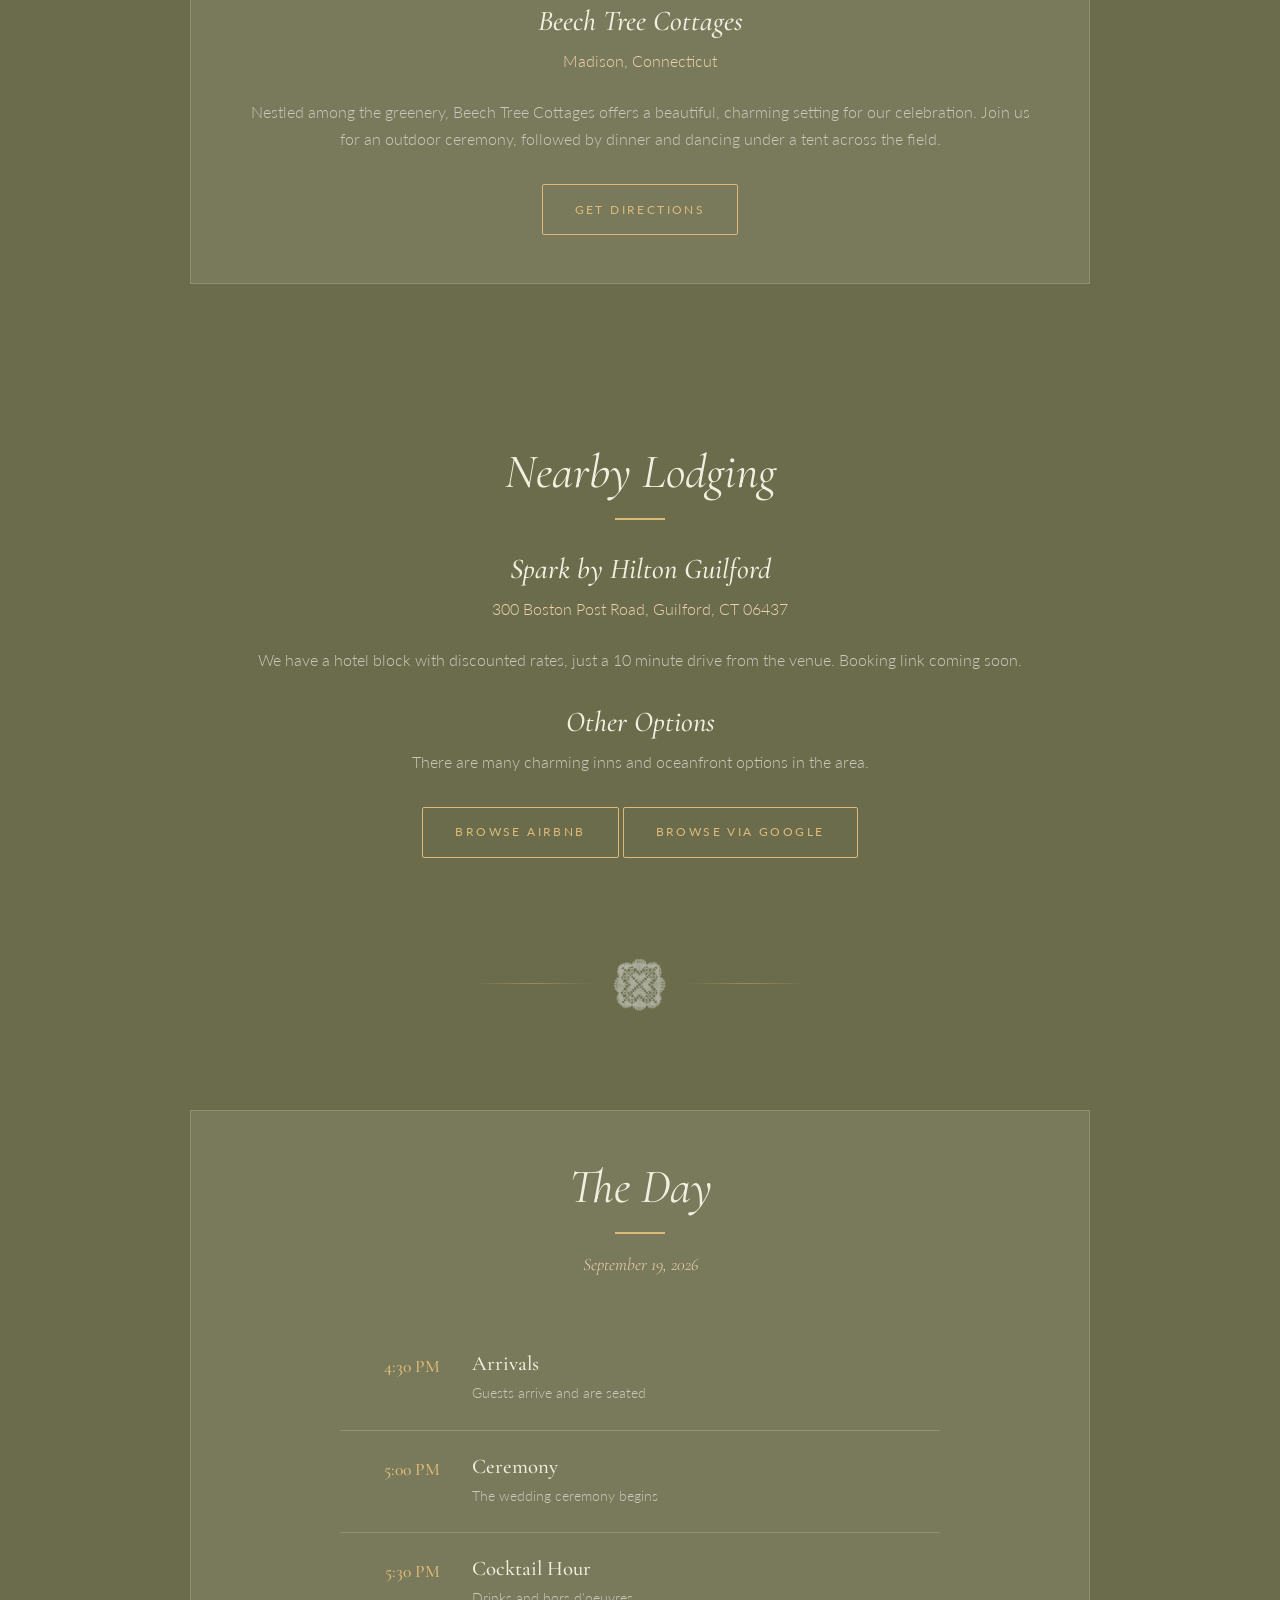
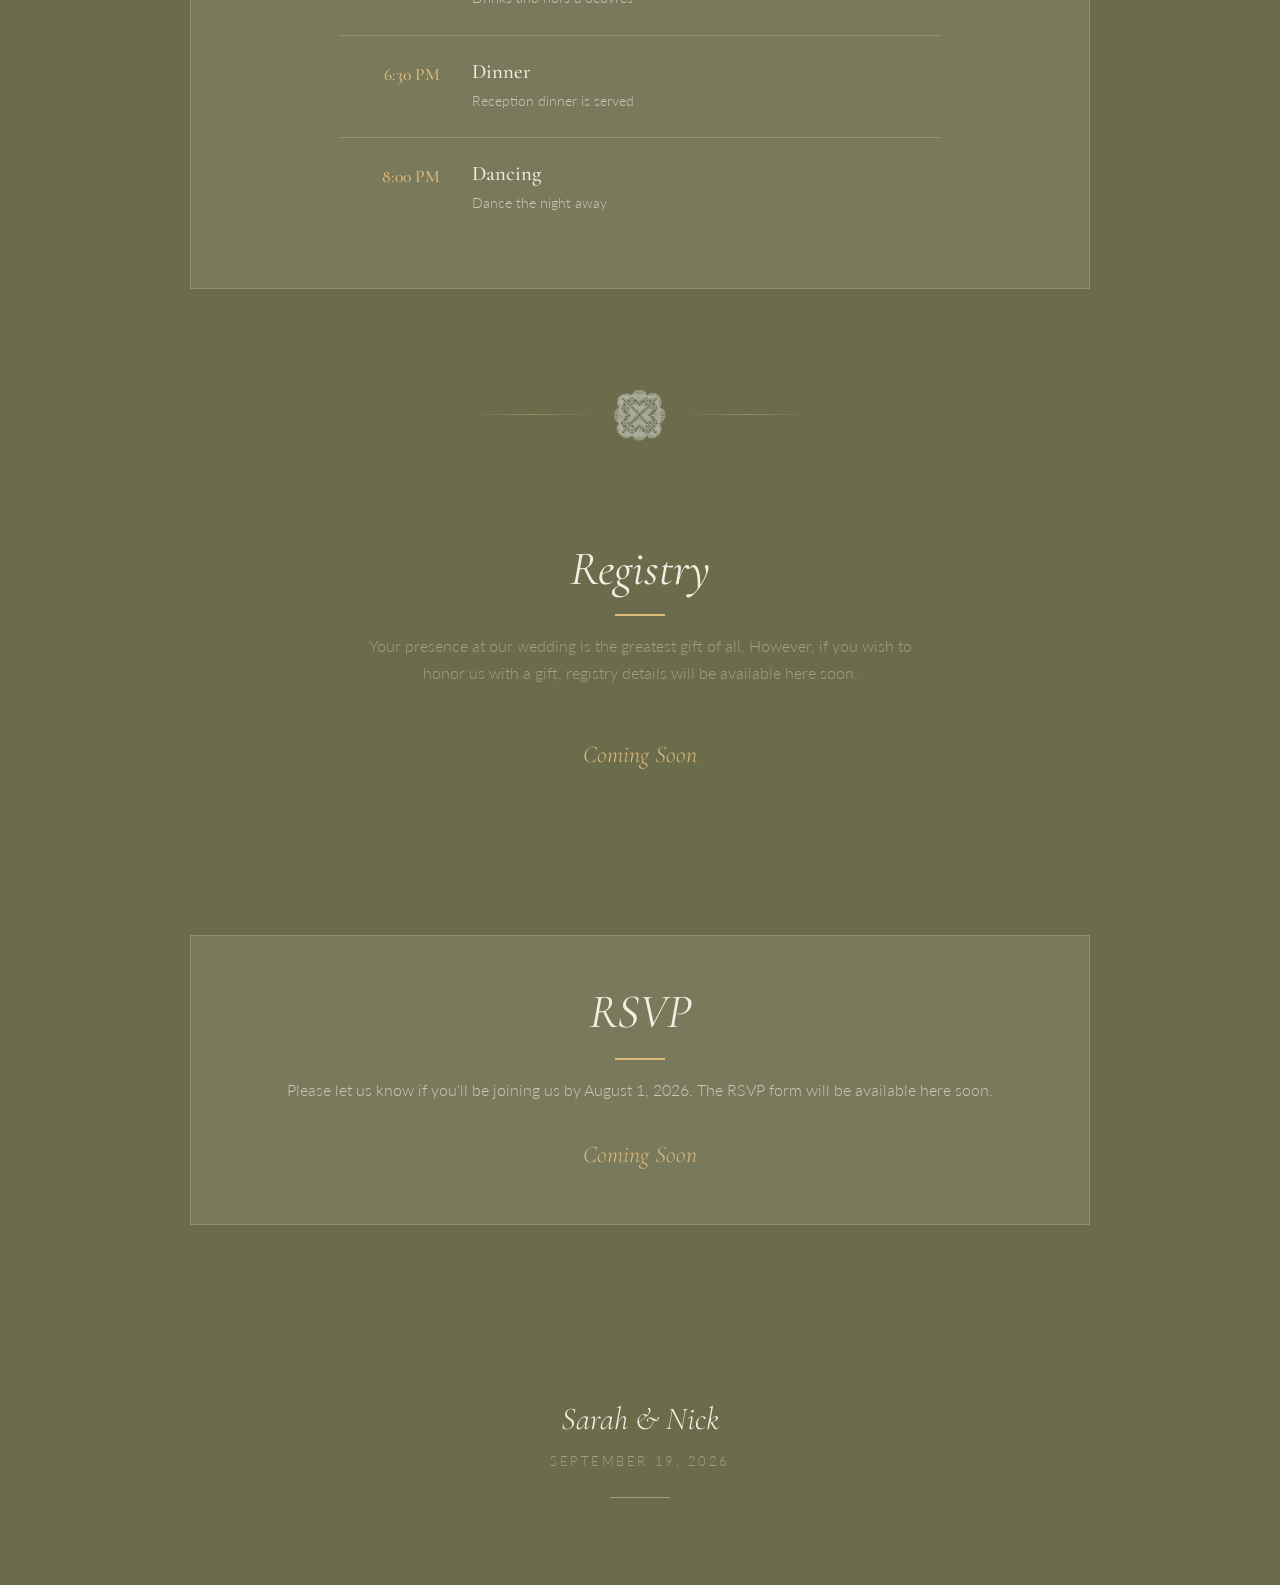
==== commit 5e208e8b: "Add Google Maps lodging search button Co-Authored-By: Claude Opus 4.5 <noreply@anthropic.com>" ====
--- a/index.html
+++ b/index.html
@@ -133,6 +133,7 @@
                         <h3>Other Options</h3>
                         <p class="venue-description">There are many charming inns and oceanfront options in the area.</p>
                         <a href="https://www.airbnb.com/s/1187-Boston-Post-Rd--Madison--CT-06443/homes?refinement_paths%5B%5D=%2Fhomes&date_picker_type=calendar&checkin=2026-09-19&checkout=2026-09-20&search_type=user_map_move&flexible_trip_lengths%5B%5D=one_week&monthly_start_date=2026-04-01&monthly_length=3&monthly_end_date=2026-07-01&price_filter_input_type=2&price_filter_num_nights=1&channel=EXPLORE&zoom_level=13.427325879506482&place_id=ChIJgVWkFt8o5okRwGaroDWI2jg&acp_id=t-g-ChIJgVWkFt8o5okRwGaroDWI2jg&query=1187%20Boston%20Post%20Rd%2C%20Madison%2C%20CT%2006443&search_mode=regular_search&ne_lat=41.30515937374793&ne_lng=-72.52285895328262&sw_lat=41.243855600524334&sw_lng=-72.61036582193046&zoom=13.427325879506482&search_by_map=true" target="_blank" rel="noopener noreferrer" class="btn btn-outline">Browse Airbnb</a>
+                        <a href="https://www.google.com/maps/search/lodging+near+beech+tree+cottages+madison+ct/@41.2755858,-72.582721,13.54z/data=!4m2!2m1!6e3?entry=ttu&g_ep=EgoyMDI2MDMyMi4wIKXMDSoASAFQAw%3D%3D" target="_blank" rel="noopener noreferrer" class="btn btn-outline">Browse via Google</a>
                     </div>
                 </div>
             </div>
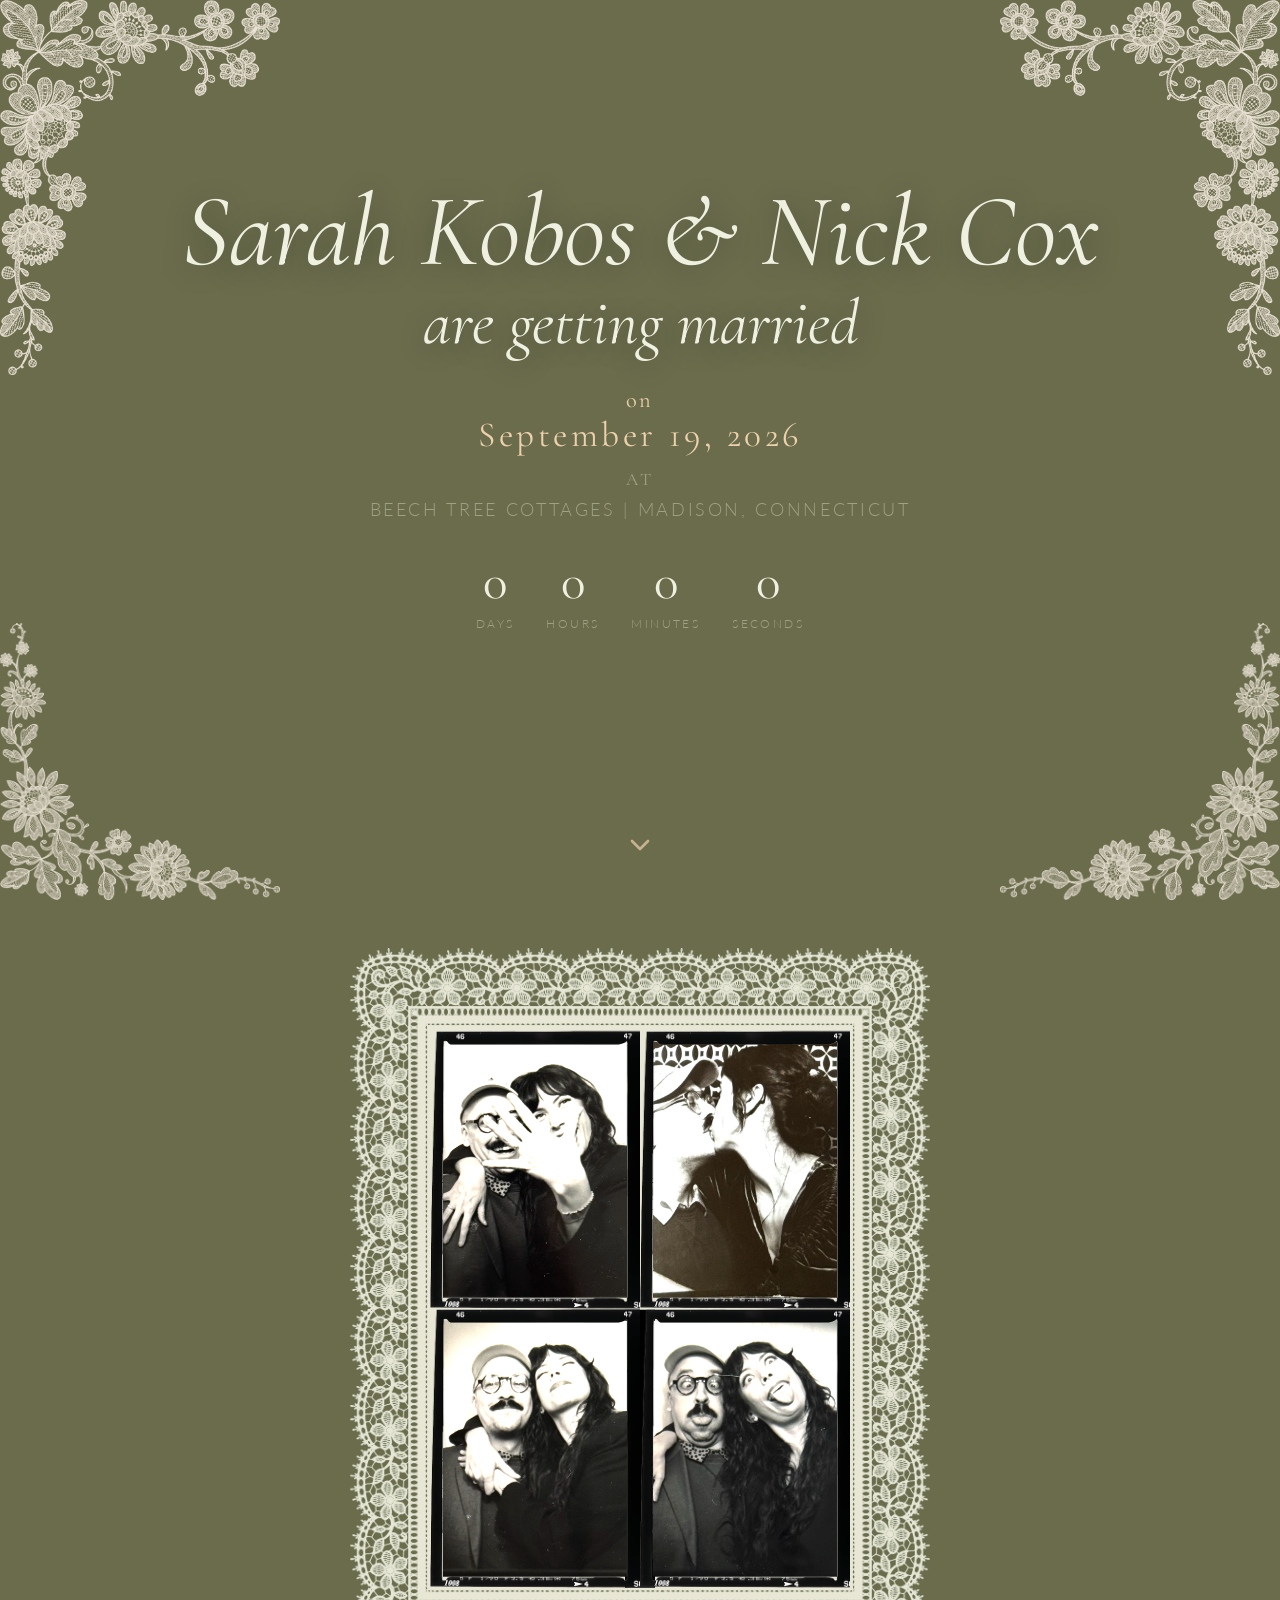
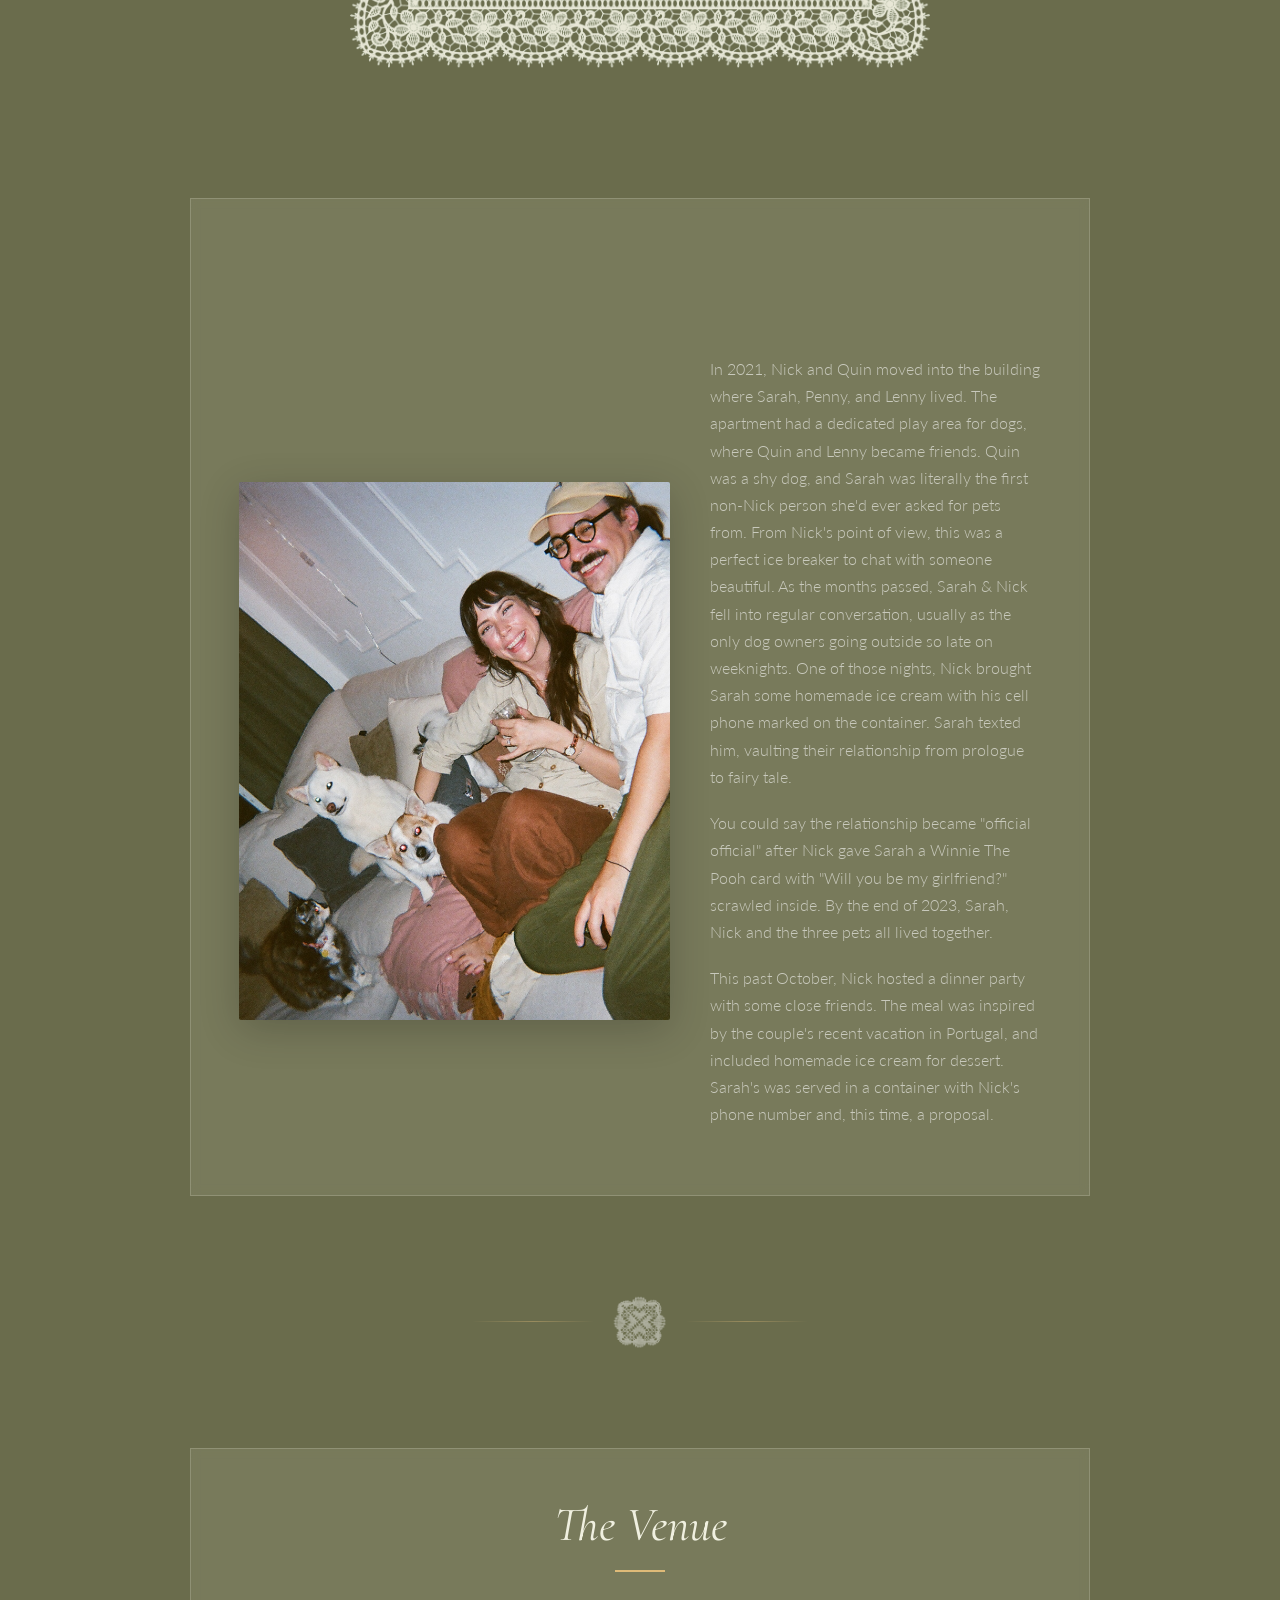
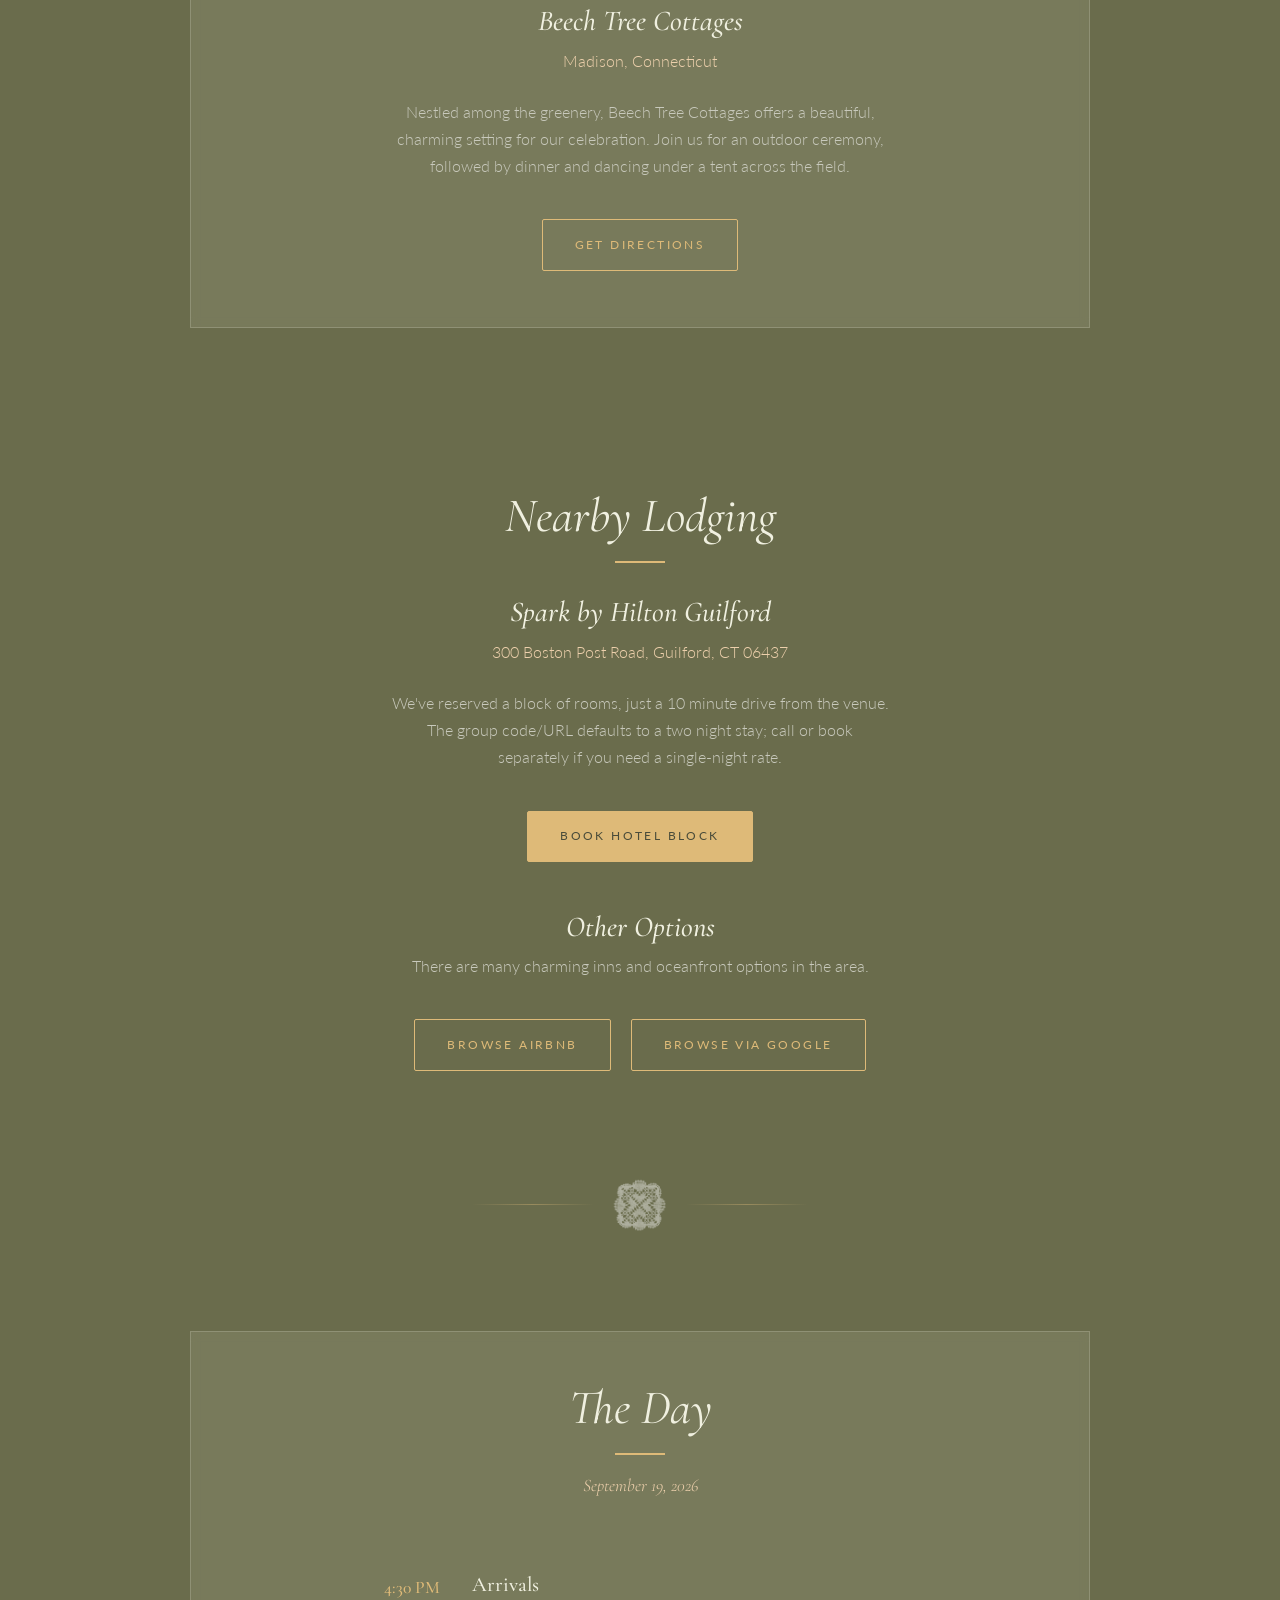
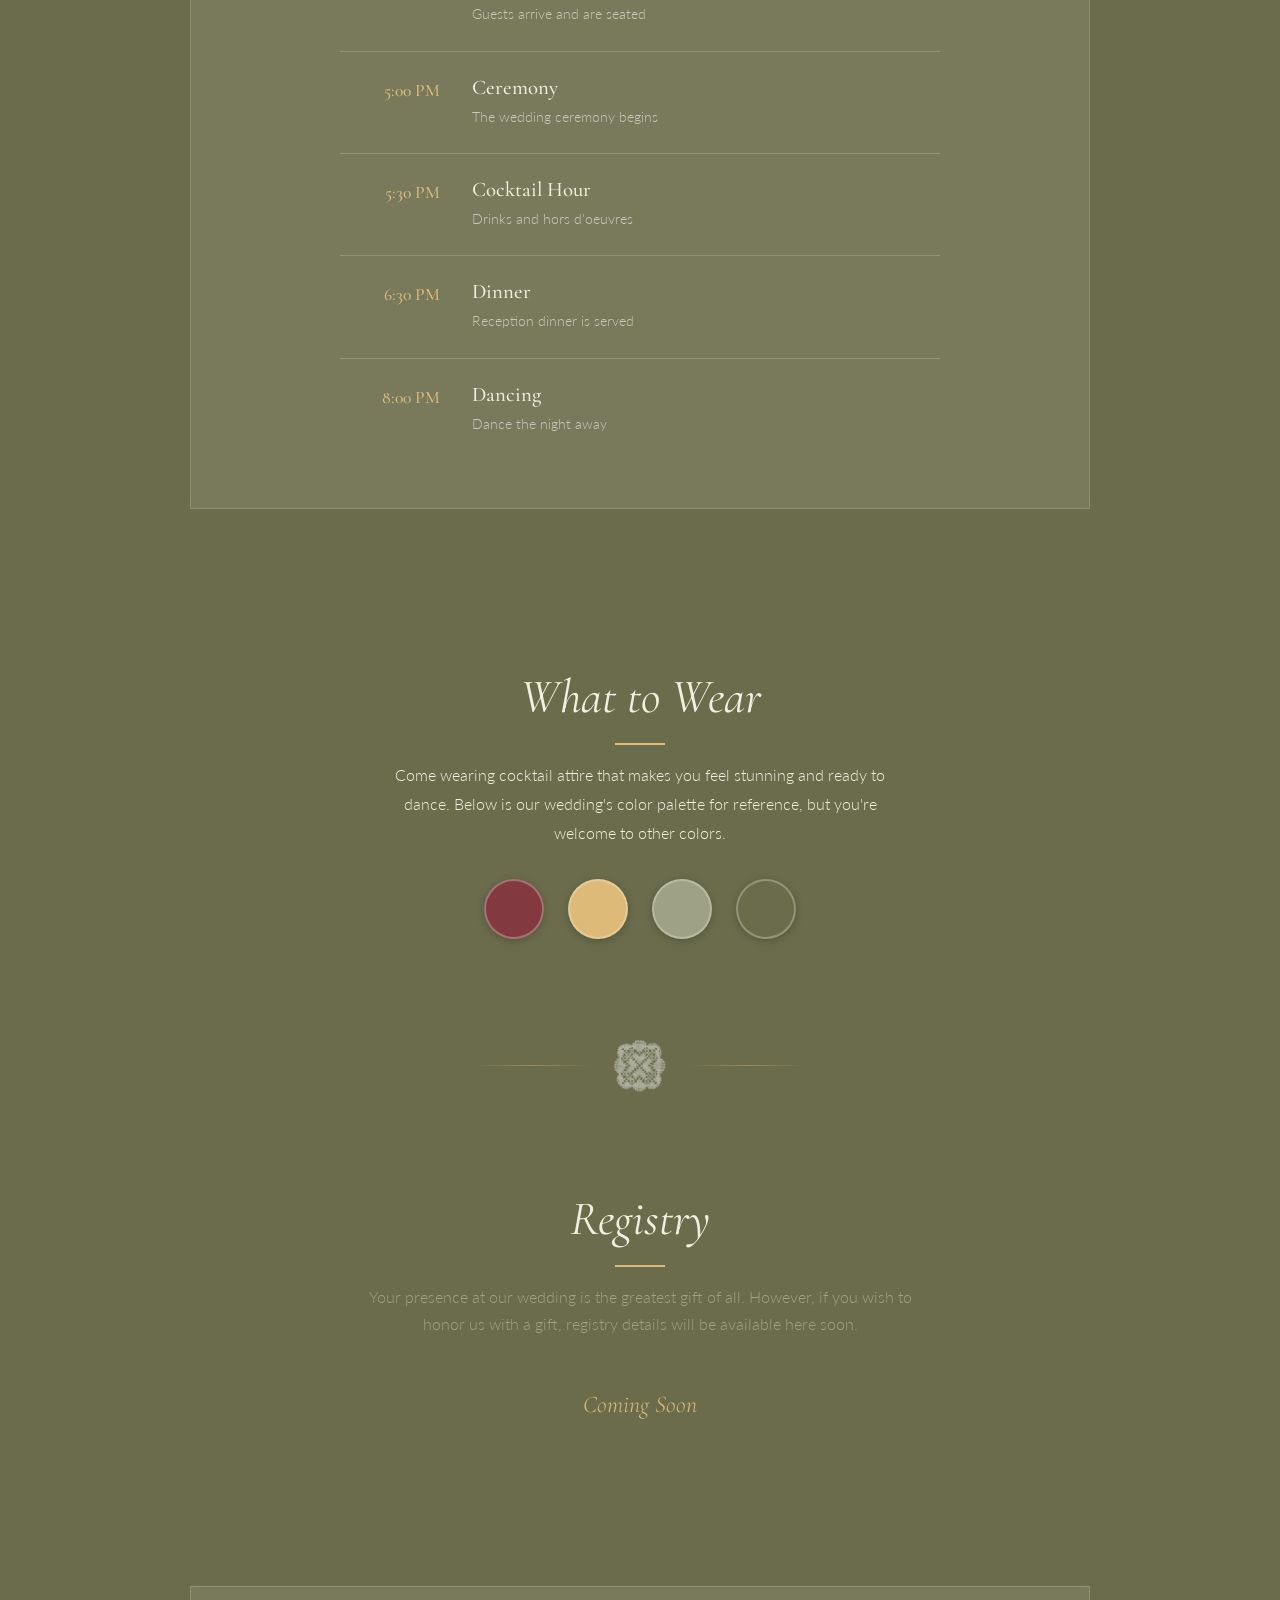
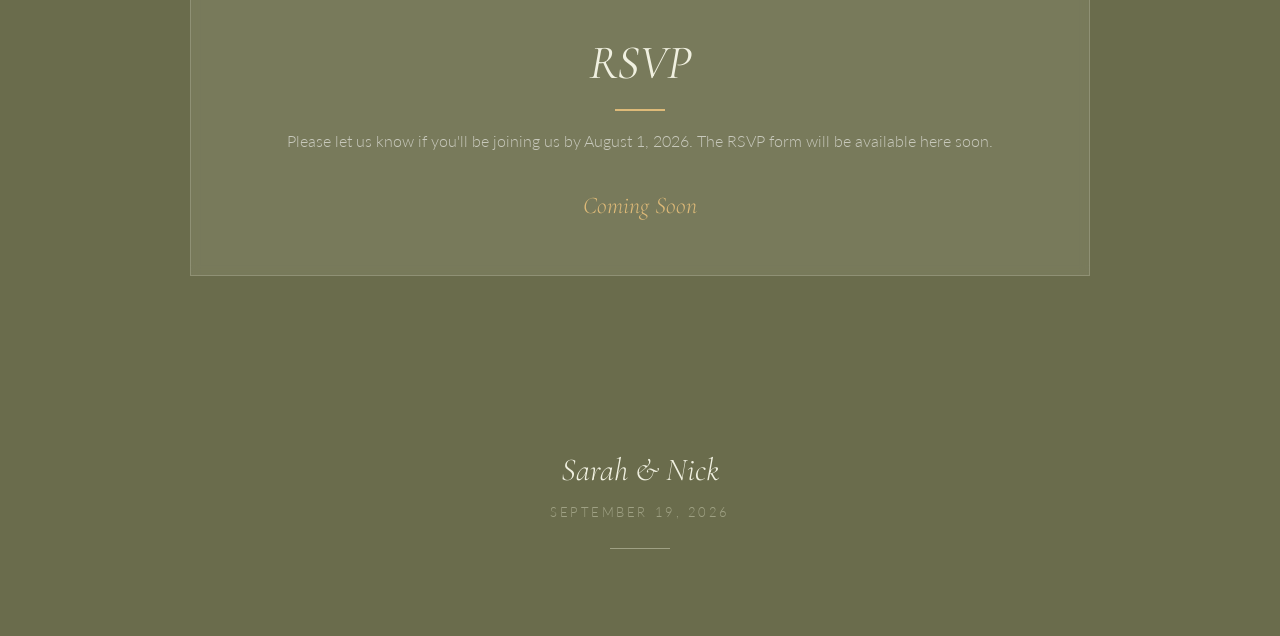
==== commit 0f08ccb4: "Add Hilton booking link and What to Wear section - Add hotel block booking button with group code 90" ====
--- a/index.html
+++ b/index.html
@@ -127,7 +127,8 @@
                     <div class="venue-info">
                         <h3>Spark by Hilton Guilford</h3>
                         <p class="venue-address">300 Boston Post Road, Guilford, CT 06437</p>
-                        <p class="venue-description">We have a hotel block with discounted rates, just a 10 minute drive from the venue. Booking link coming soon.</p>
+                        <p class="venue-description">We've reserved a block of rooms, just a 10 minute drive from the venue. The group code/URL defaults to a two night stay; call or book separately if you need a single-night rate.</p>
+                        <a href="https://www.hilton.com/en/book/reservation/rooms/?ctyhocn=HVNPTPE&arrivalDate=2026-09-18&departureDate=2026-09-20&groupCode=904&room1NumAdults=1&cid=OM%2CWW%2CHILTONLINK%2CEN%2CDirectLink" target="_blank" rel="noopener noreferrer" class="btn btn-primary">Book Hotel Block</a>
                     </div>
                     <div class="venue-info">
                         <h3>Other Options</h3>
@@ -185,6 +186,20 @@
                             <p>Dance the night away</p>
                         </div>
                     </div>
+                </div>
+            </div>
+        </section>
+
+        <!-- What to Wear Section -->
+        <section class="section attire-section" id="attire">
+            <div class="section-content">
+                <h2 class="section-title">What to Wear</h2>
+                <p class="attire-description">Come wearing cocktail attire that makes you feel stunning and ready to dance. Below is our wedding's color palette for reference, but you're welcome to other colors.</p>
+                <div class="color-palette">
+                    <div class="color-swatch" style="background-color: #833940;" aria-label="Burgundy"></div>
+                    <div class="color-swatch" style="background-color: #DEBA78;" aria-label="Gold"></div>
+                    <div class="color-swatch" style="background-color: #9FA184;" aria-label="Sage"></div>
+                    <div class="color-swatch" style="background-color: #6A6C4C;" aria-label="Olive"></div>
                 </div>
             </div>
         </section>
--- a/styles.css
+++ b/styles.css
@@ -660,6 +660,47 @@
 }
 
 /* ==========================================================================
+   Attire Section
+   ========================================================================== */
+
+.attire-section .section-content {
+    text-align: center;
+}
+
+.attire-description {
+    max-width: 500px;
+    margin: 0 auto 2rem;
+    font-size: 1rem;
+    line-height: 1.8;
+    color: var(--color-cream);
+}
+
+.color-palette {
+    display: flex;
+    justify-content: center;
+    gap: 1.5rem;
+}
+
+.color-swatch {
+    width: 60px;
+    height: 60px;
+    border-radius: 50%;
+    border: 2px solid rgba(240, 240, 224, 0.3);
+    box-shadow: 0 2px 8px rgba(0, 0, 0, 0.2);
+}
+
+@media (max-width: 480px) {
+    .color-swatch {
+        width: 50px;
+        height: 50px;
+    }
+
+    .color-palette {
+        gap: 1rem;
+    }
+}
+
+/* ==========================================================================
    Venue Section
    ========================================================================== */
 
@@ -678,6 +719,10 @@
     text-align: center;
 }
 
+.venue-info + .venue-info {
+    margin-top: 2.5rem;
+}
+
 .venue-info h3 {
     font-family: var(--font-heading);
     font-size: 1.8rem;
@@ -693,8 +738,9 @@
 }
 
 .venue-description {
+    max-width: 500px;
+    margin: 0 auto 2rem;
     color: #c8c9bc;
-    margin-bottom: 2rem;
 }
 
 .lace-border {
@@ -739,6 +785,29 @@
 .btn-outline:hover {
     background: var(--color-gold);
     color: var(--color-forest);
+}
+
+.btn-primary {
+    border: 1px solid var(--color-gold);
+    background: var(--color-gold);
+    color: var(--color-forest);
+}
+
+.btn-primary:hover {
+    background: transparent;
+    color: var(--color-gold);
+}
+
+.venue-info .btn {
+    margin: 0.5rem;
+}
+
+@media (max-width: 480px) {
+    .venue-info .btn {
+        display: block;
+        width: 100%;
+        margin: 0.5rem 0;
+    }
 }
 
 /* ==========================================================================
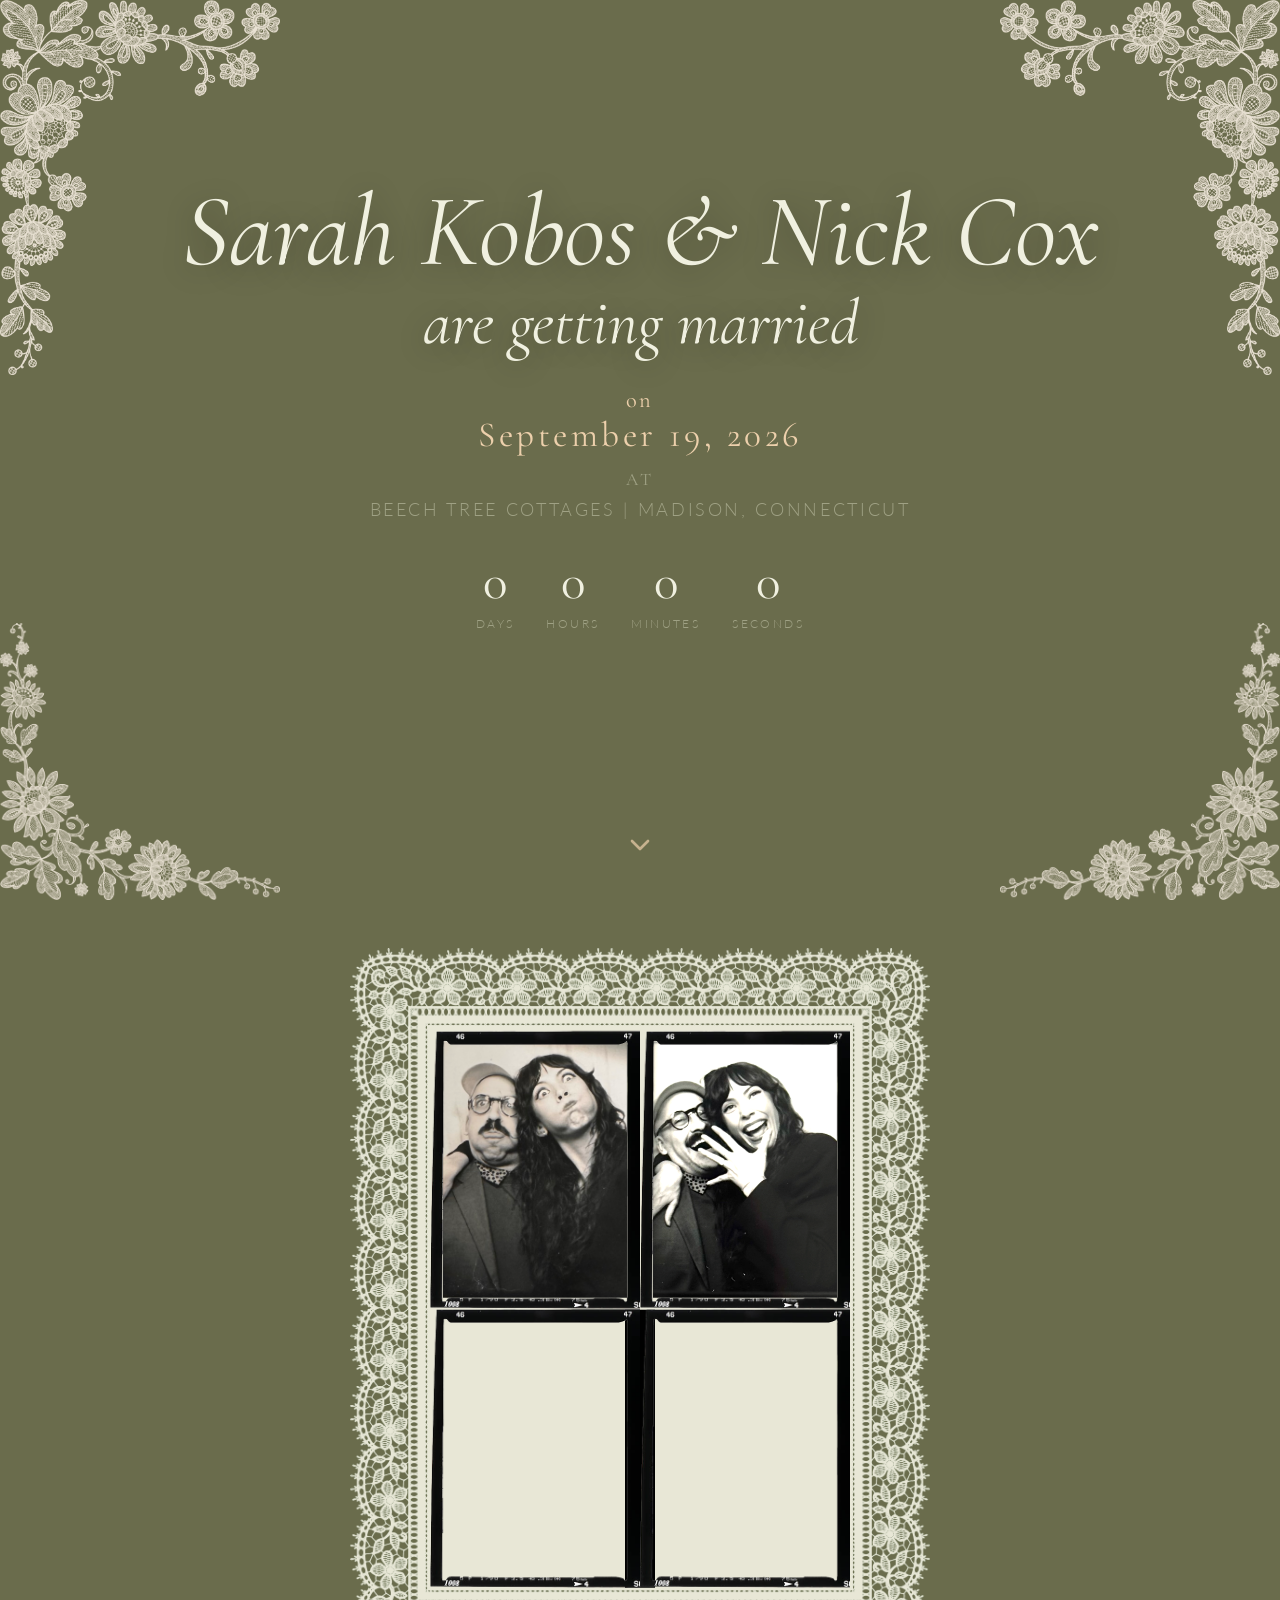
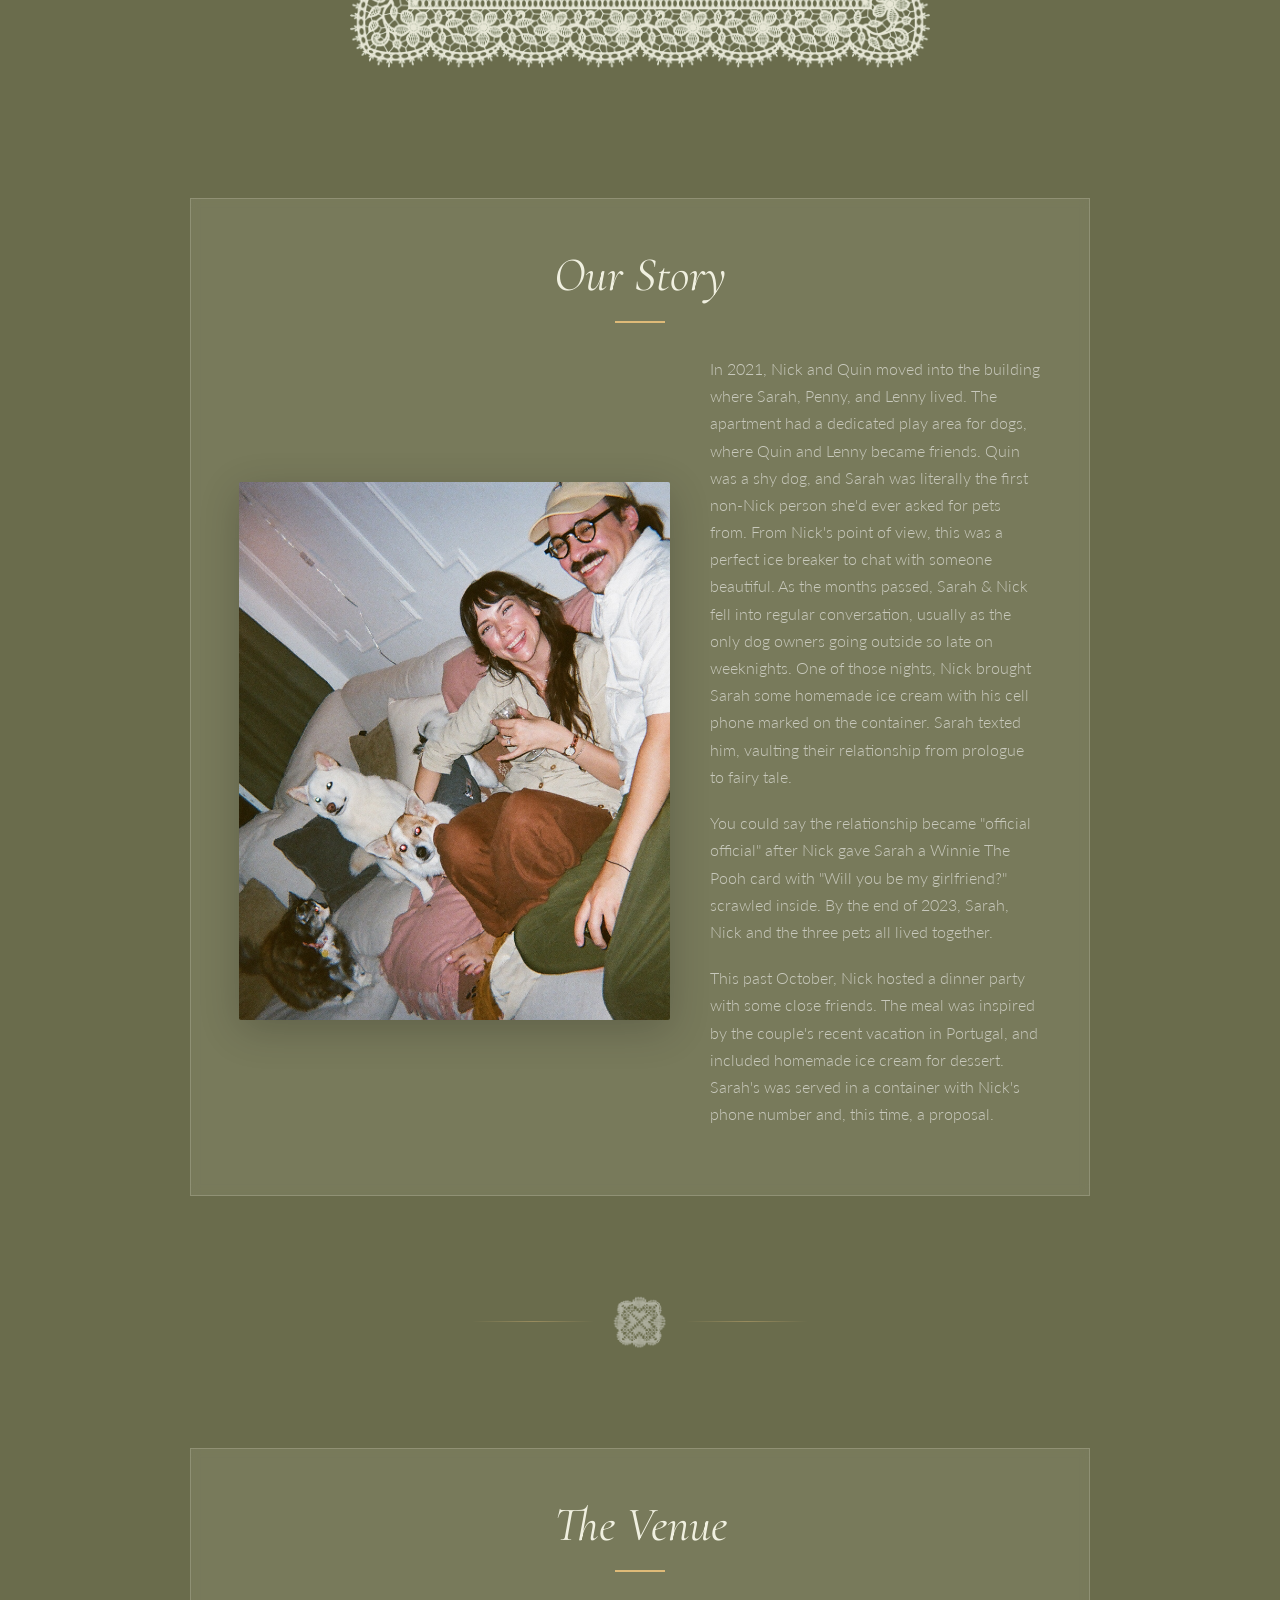
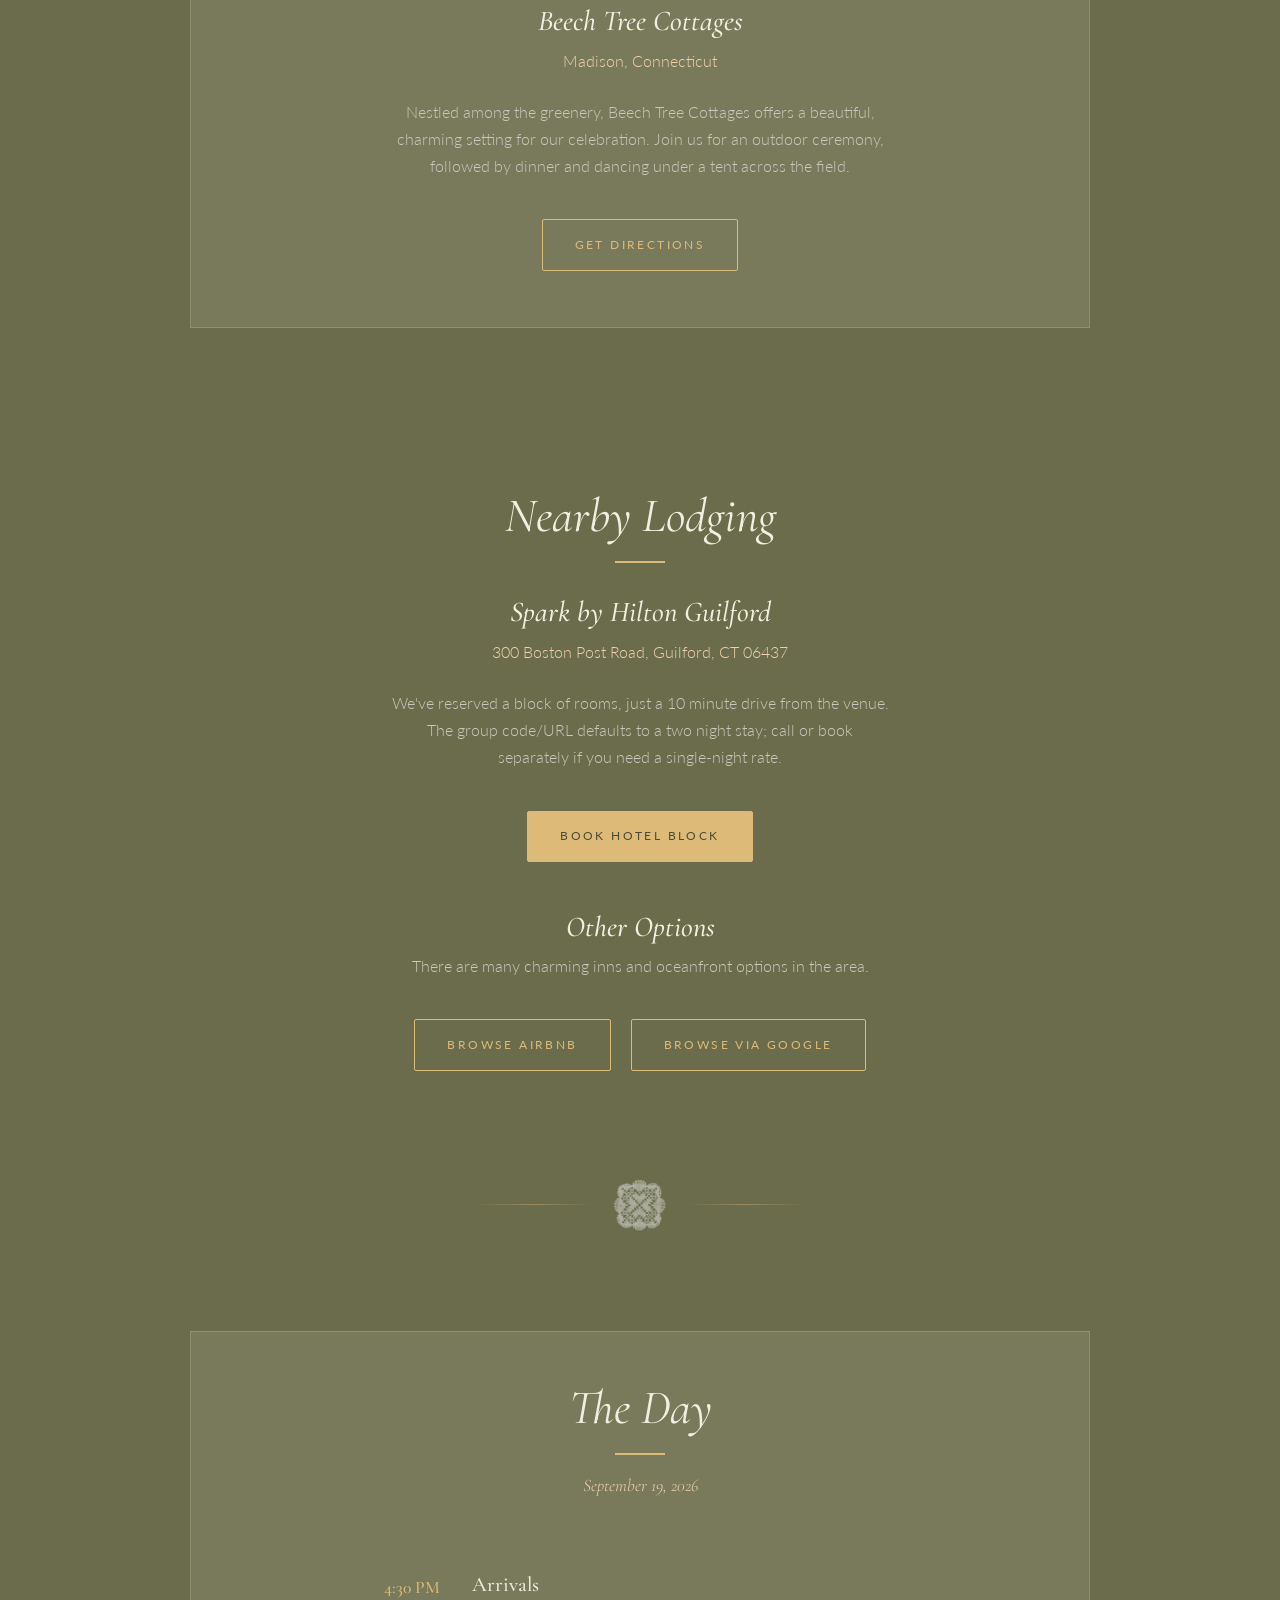
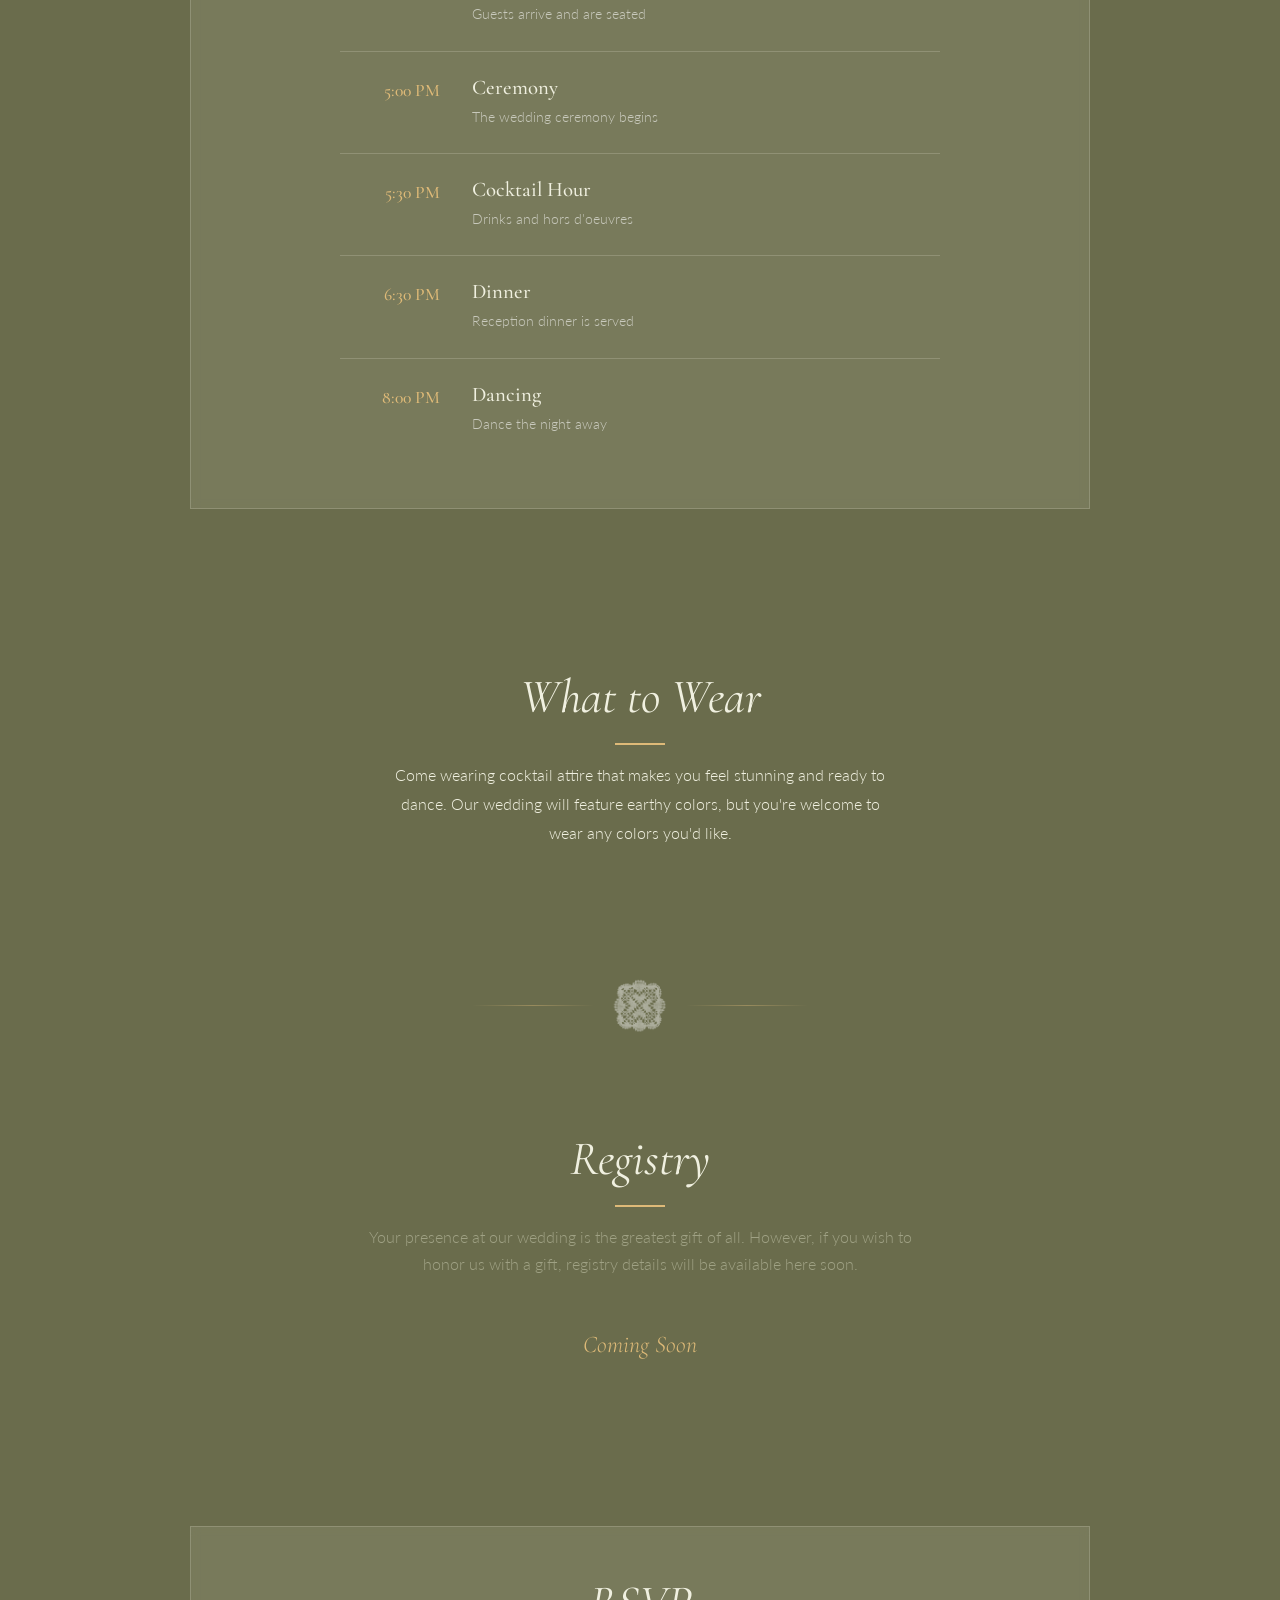
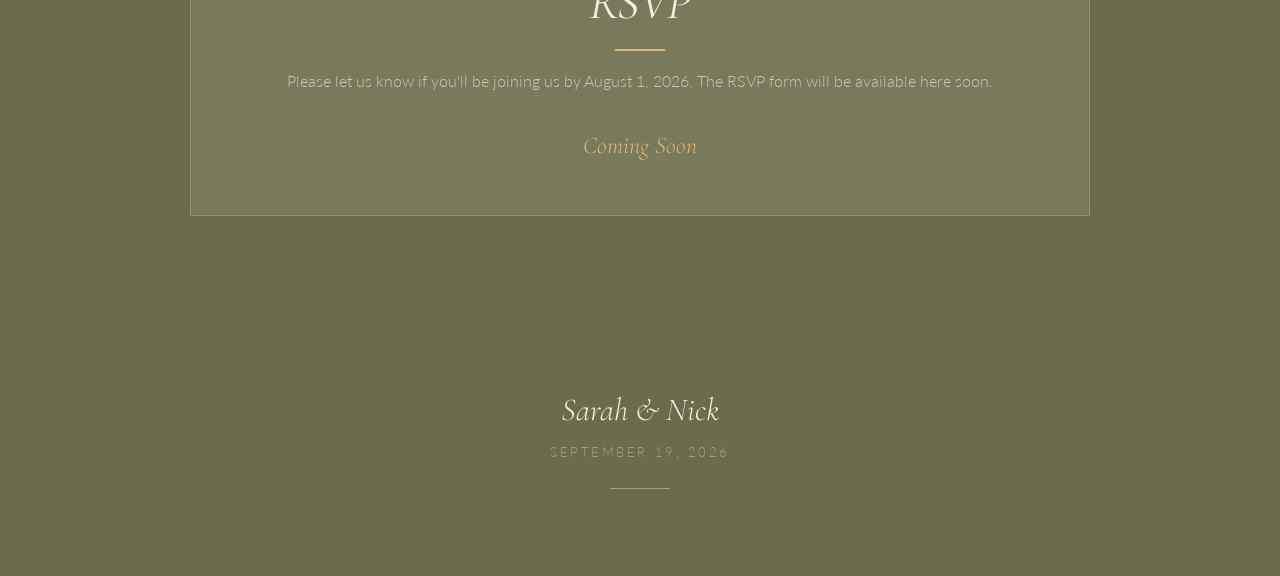
==== commit b1ca11ec: "Simplify What to Wear section, remove color palette Co-Authored-By: Claude Opus 4.5 <noreply@anthrop" ====
--- a/index.html
+++ b/index.html
@@ -194,13 +194,7 @@
         <section class="section attire-section" id="attire">
             <div class="section-content">
                 <h2 class="section-title">What to Wear</h2>
-                <p class="attire-description">Come wearing cocktail attire that makes you feel stunning and ready to dance. Below is our wedding's color palette for reference, but you're welcome to other colors.</p>
-                <div class="color-palette">
-                    <div class="color-swatch" style="background-color: #833940;" aria-label="Burgundy"></div>
-                    <div class="color-swatch" style="background-color: #DEBA78;" aria-label="Gold"></div>
-                    <div class="color-swatch" style="background-color: #9FA184;" aria-label="Sage"></div>
-                    <div class="color-swatch" style="background-color: #6A6C4C;" aria-label="Olive"></div>
-                </div>
+                <p class="attire-description">Come wearing cocktail attire that makes you feel stunning and ready to dance. Our wedding will feature earthy colors, but you're welcome to wear any colors you'd like.</p>
             </div>
         </section>
 
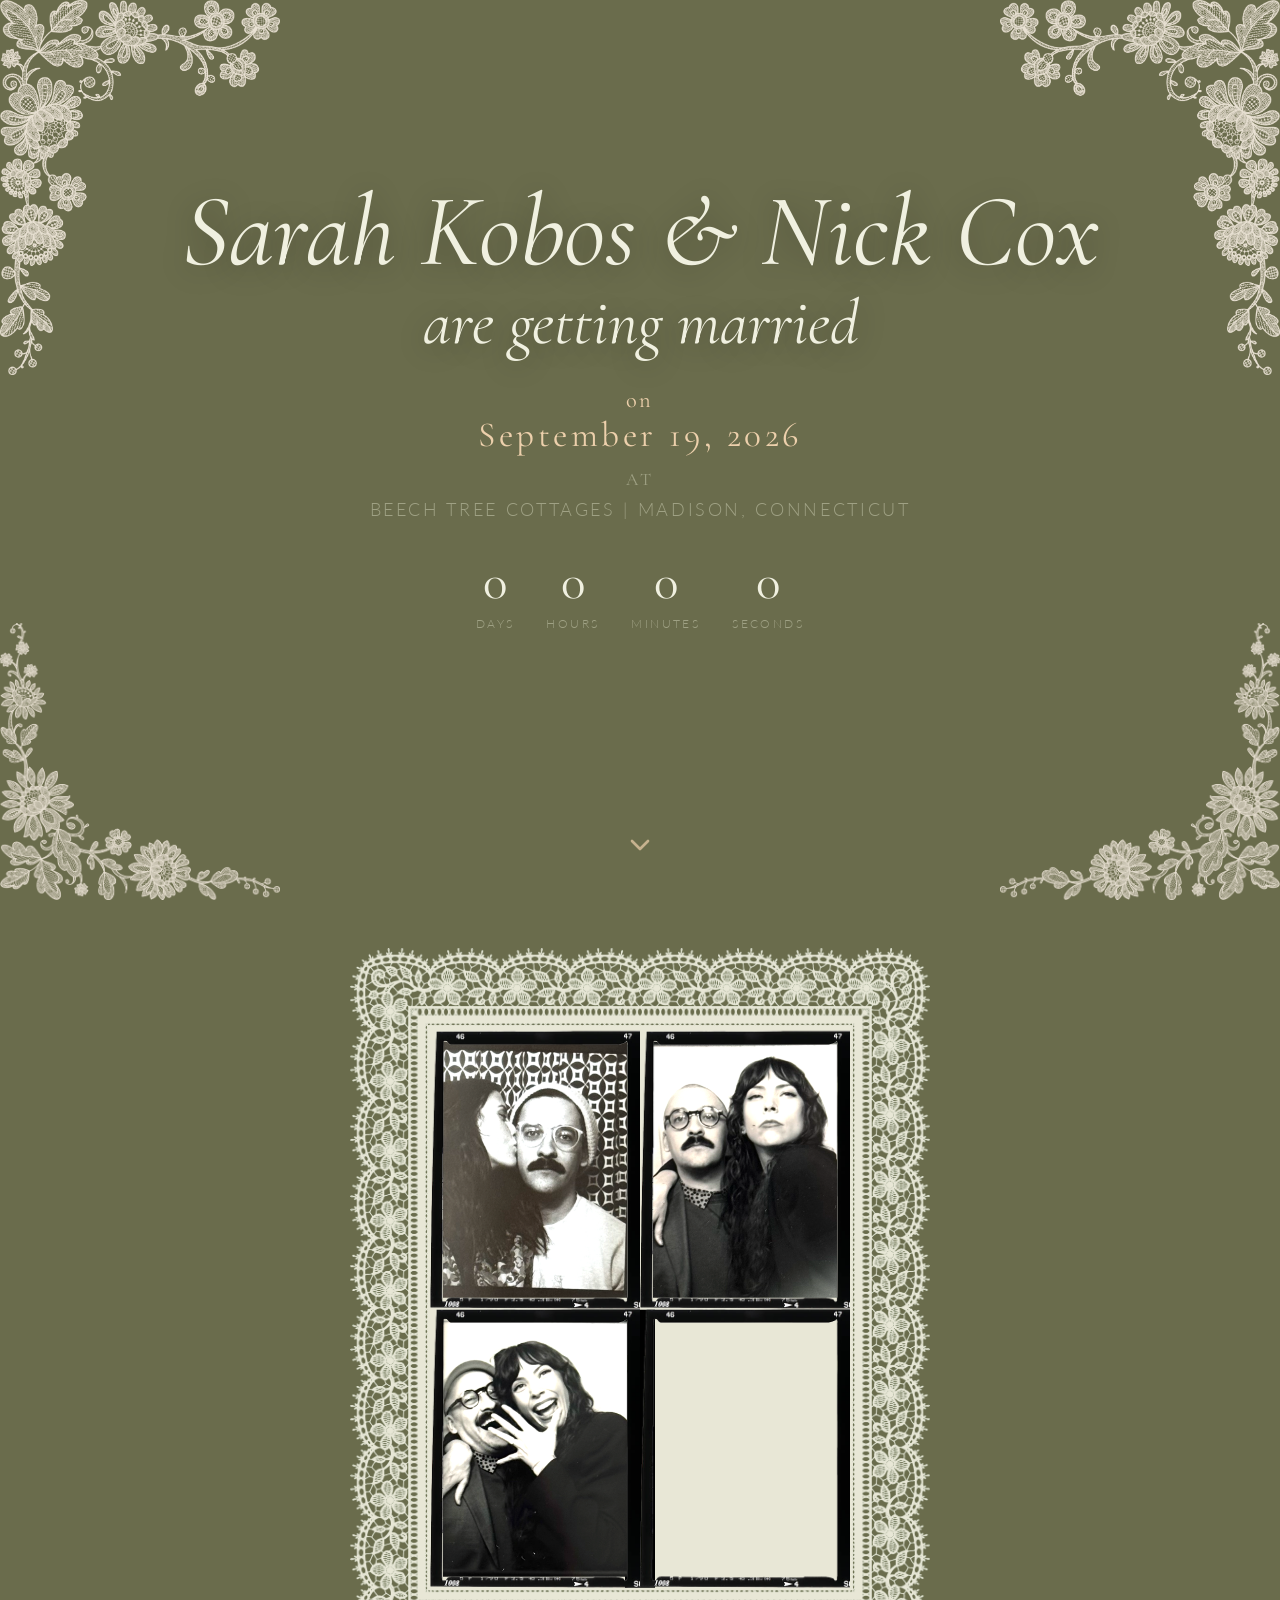
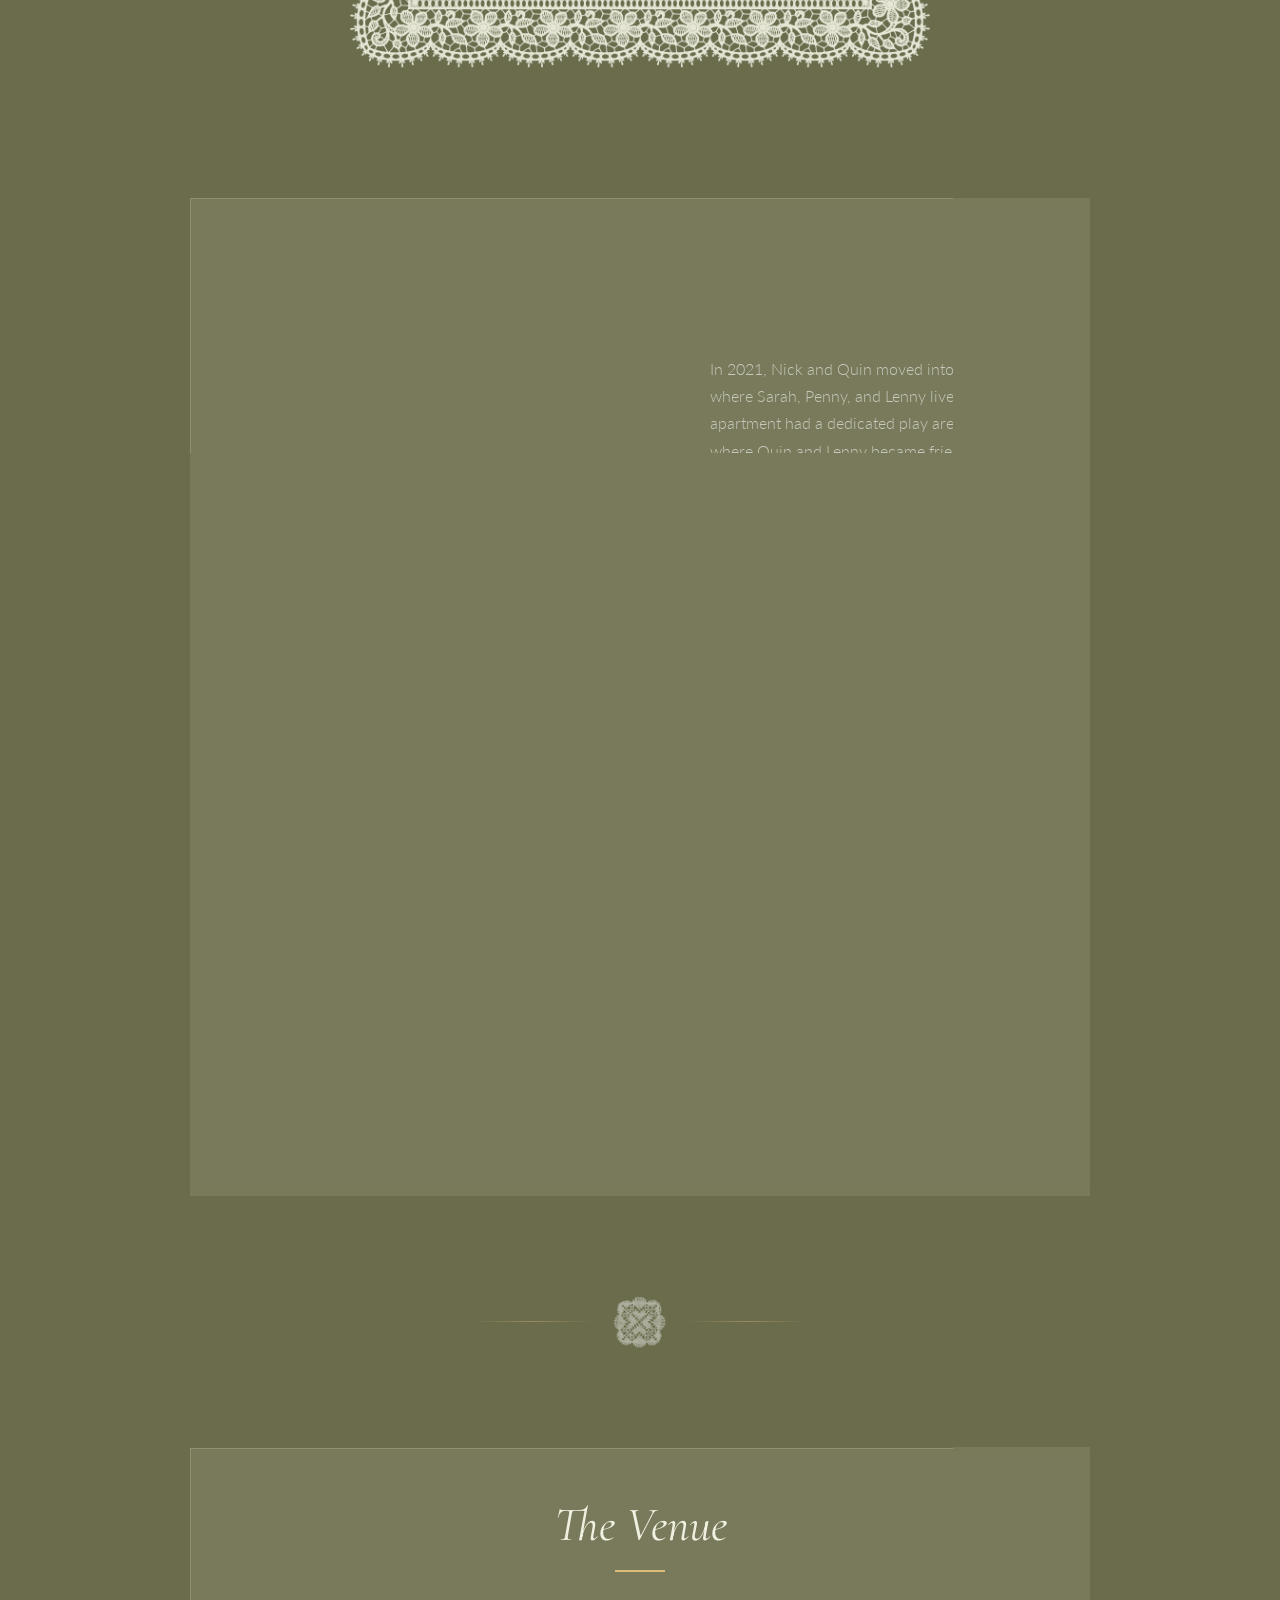
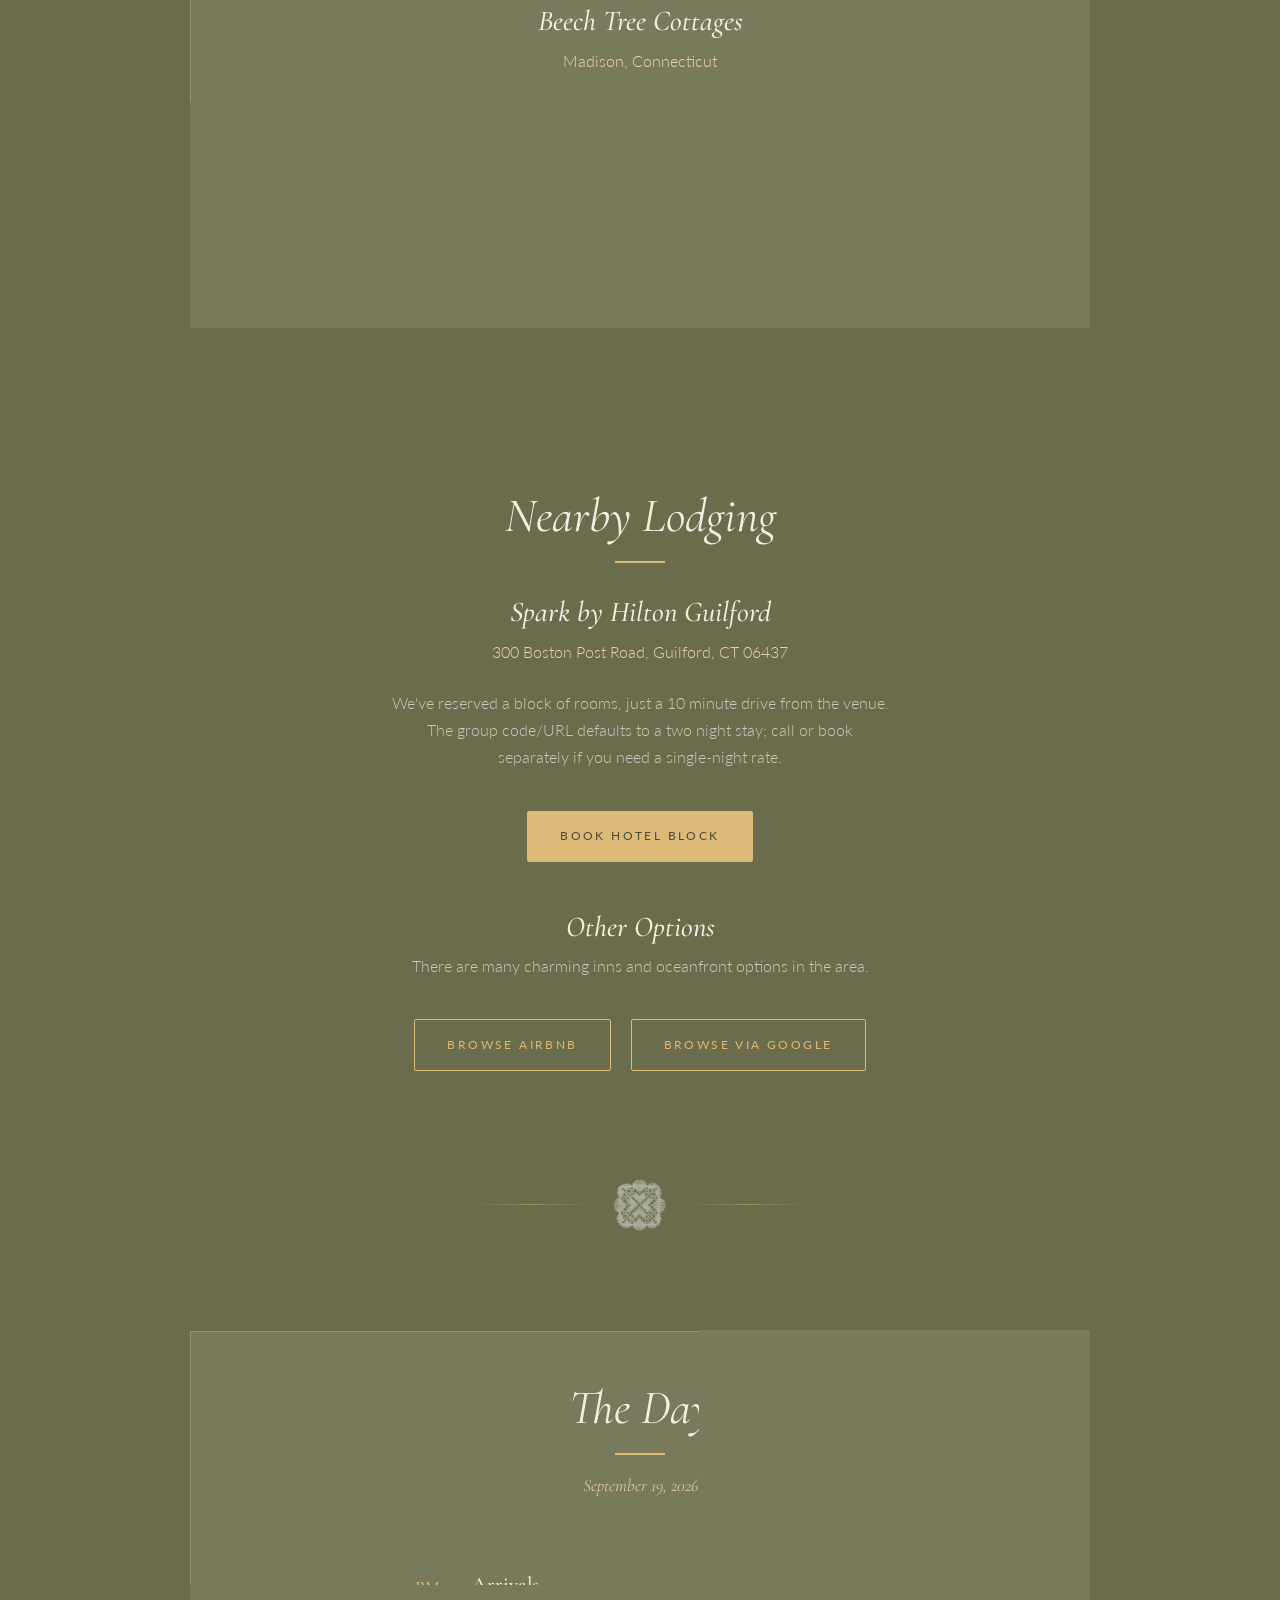
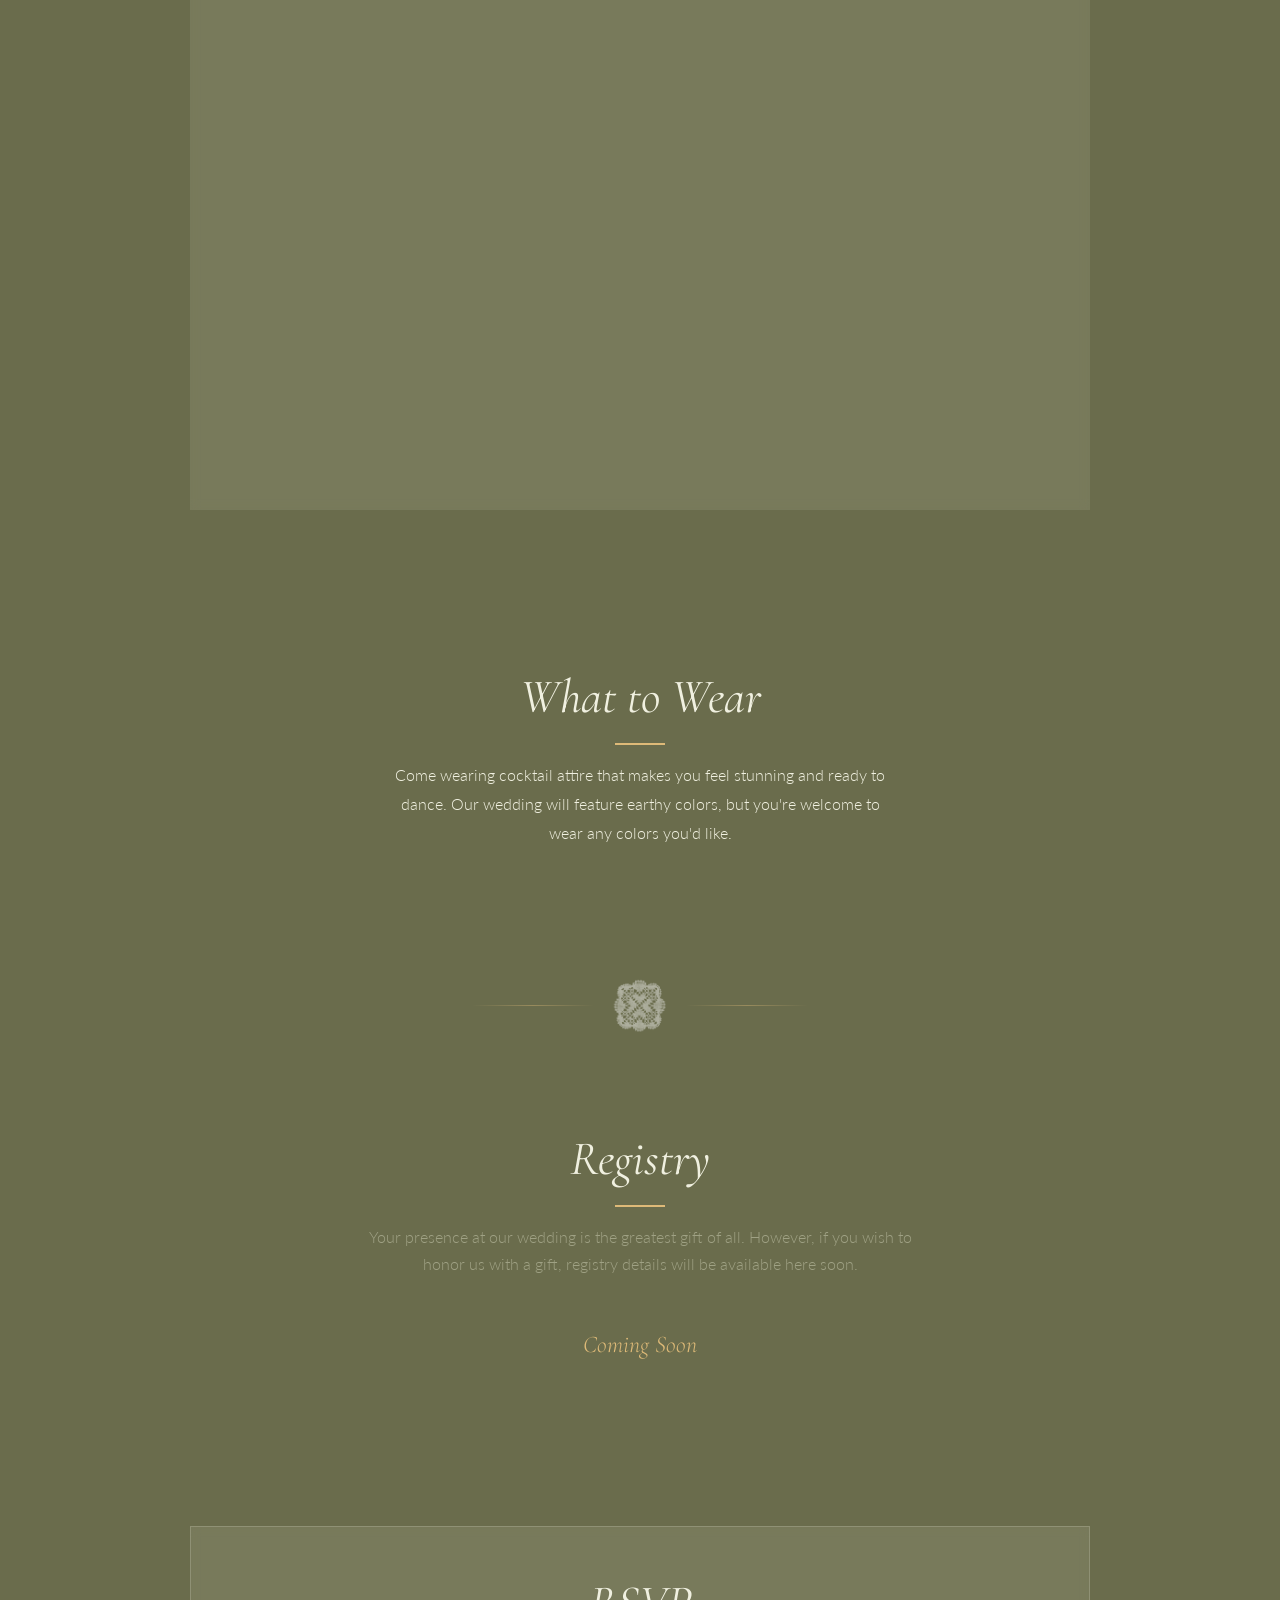
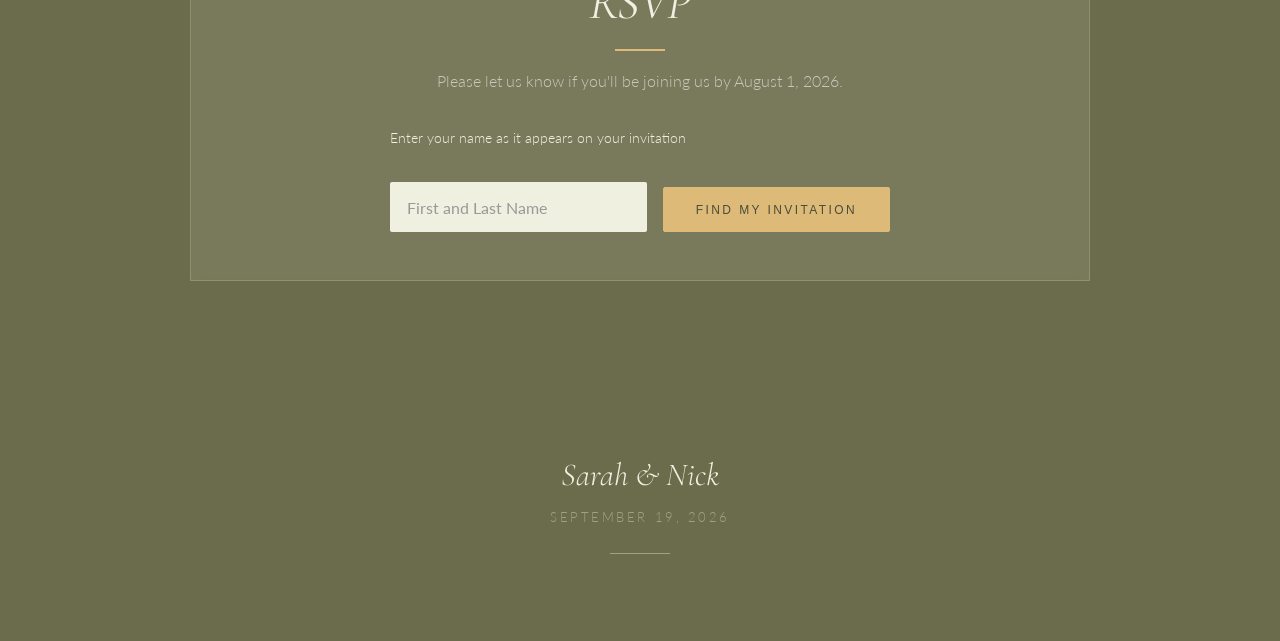
==== commit 2c3eb480: "Add RSVP system with guest lookup and Google Sheets backend - Guest lookup with case-insensitive nam" ====
--- a/index.html
+++ b/index.html
@@ -216,8 +216,78 @@
         <section class="section rsvp-section" id="rsvp">
             <div class="section-content">
                 <h2 class="section-title">RSVP</h2>
-                <p class="rsvp-intro">Please let us know if you'll be joining us by August 1, 2026. The RSVP form will be available here soon.</p>
-                <p class="coming-soon">Coming Soon</p>
+                <p class="rsvp-intro">Please let us know if you'll be joining us by August 1, 2026.</p>
+
+                <!-- Step 1: Name Lookup -->
+                <div id="rsvpLookup" class="rsvp-step">
+                    <form id="rsvpLookupForm" class="rsvp-form">
+                        <label for="guestNameInput" class="rsvp-label">Enter your name as it appears on your invitation</label>
+                        <div class="rsvp-lookup-row">
+                            <input type="text" id="guestNameInput" class="rsvp-input" placeholder="First and Last Name" required>
+                            <button type="submit" class="btn btn-primary">Find My Invitation</button>
+                        </div>
+                        <p id="lookupError" class="rsvp-error" hidden>
+                            We couldn't find that name. Please try again or contact <a href="mailto:nicholasericcox@gmail.com">nicholasericcox@gmail.com</a> for assistance.
+                        </p>
+                    </form>
+                </div>
+
+                <!-- Step 2: RSVP Form (shown after successful lookup) -->
+                <div id="rsvpForm" class="rsvp-step" hidden>
+                    <button type="button" id="rsvpBackBtn" class="rsvp-back-btn">&larr; Search for a different name</button>
+                    <form id="rsvpResponseForm" class="rsvp-form">
+                        <p class="rsvp-household-intro">Please respond for your party:</p>
+
+                        <!-- Guest list will be populated by JavaScript -->
+                        <div id="rsvpGuestList" class="rsvp-guest-list"></div>
+
+                        <!-- Plus One Section (shown if allowed) -->
+                        <div id="rsvpPlusOne" class="rsvp-plus-one" hidden>
+                            <div class="rsvp-plus-one-header">
+                                <label class="rsvp-checkbox-label">
+                                    <input type="checkbox" id="bringingPlusOne">
+                                    <span>I'm bringing a guest (+1)</span>
+                                </label>
+                            </div>
+                            <div id="plusOneDetails" class="rsvp-plus-one-details" hidden>
+                                <div class="rsvp-field">
+                                    <label for="plusOneName" class="rsvp-label">Guest's Full Name</label>
+                                    <input type="text" id="plusOneName" class="rsvp-input" placeholder="First and Last Name">
+                                </div>
+                                <div class="rsvp-meal-label">Meal preference:</div>
+                                <div class="rsvp-meal-options">
+                                    <label class="rsvp-radio-label rsvp-meal-option">
+                                        <input type="radio" name="plusOneMeal" value="seafood" id="plusOneSeafood" checked>
+                                        <span>Happy with Seafood Entrees</span>
+                                    </label>
+                                    <label class="rsvp-radio-label rsvp-meal-option">
+                                        <input type="radio" name="plusOneMeal" value="vegan" id="plusOneVegan">
+                                        <span>Vegan Entree (Pasta Pomodoro)</span>
+                                    </label>
+                                </div>
+                            </div>
+                        </div>
+
+                        <!-- Email -->
+                        <div class="rsvp-field rsvp-email-field">
+                            <label for="rsvpEmail" class="rsvp-label">Your Email (for confirmation)</label>
+                            <input type="email" id="rsvpEmail" class="rsvp-input" placeholder="email@example.com" required>
+                        </div>
+
+                        <!-- Submit -->
+                        <button type="submit" id="rsvpSubmitBtn" class="btn btn-primary rsvp-submit">Submit RSVP</button>
+                        <p id="rsvpFormError" class="rsvp-error" hidden></p>
+                    </form>
+                </div>
+
+                <!-- Step 3: Success Message -->
+                <div id="rsvpSuccess" class="rsvp-step" hidden>
+                    <div class="rsvp-success-message">
+                        <h3>Thank You!</h3>
+                        <p>Your RSVP has been received. A confirmation email has been sent to <span id="confirmationEmail"></span>.</p>
+                        <div id="rsvpSummary" class="rsvp-summary"></div>
+                    </div>
+                </div>
             </div>
         </section>
 
@@ -232,6 +302,7 @@
         </div>
     </footer>
 
+    <script src="guests.js"></script>
     <script src="script.js"></script>
 </body>
 </html>
--- a/styles.css
+++ b/styles.css
@@ -1097,3 +1097,281 @@
         width: 100px;
     }
 }
+
+/* ==========================================================================
+   RSVP Form
+   ========================================================================== */
+
+.rsvp-section .section-content {
+    background: rgba(240, 240, 224, 0.1);
+    padding: 3rem;
+    border: 1px solid rgba(240, 240, 224, 0.2);
+    backdrop-filter: blur(5px);
+}
+
+.rsvp-intro {
+    text-align: center;
+    color: #c8c9bc;
+    margin-bottom: 2rem;
+}
+
+.rsvp-step {
+    max-width: 500px;
+    margin: 0 auto;
+}
+
+.rsvp-form {
+    display: flex;
+    flex-direction: column;
+    gap: 1.5rem;
+}
+
+.rsvp-label {
+    display: block;
+    font-size: 0.9rem;
+    color: var(--color-cream);
+    margin-bottom: 0.5rem;
+}
+
+.rsvp-input {
+    width: 100%;
+    padding: 0.9rem 1rem;
+    font-family: var(--font-body);
+    font-size: 1rem;
+    color: var(--color-text-dark);
+    background: var(--color-cream);
+    border: 1px solid rgba(240, 240, 224, 0.3);
+    border-radius: 2px;
+    transition: var(--transition-smooth);
+}
+
+.rsvp-input:focus {
+    outline: none;
+    border-color: var(--color-gold);
+    box-shadow: 0 0 0 2px rgba(222, 186, 120, 0.2);
+}
+
+.rsvp-input.input-error {
+    border-color: var(--color-burgundy);
+    box-shadow: 0 0 0 2px rgba(131, 57, 64, 0.4);
+}
+
+.rsvp-input::placeholder {
+    color: #999;
+}
+
+.rsvp-lookup-row {
+    display: flex;
+    gap: 1rem;
+    align-items: flex-end;
+}
+
+.rsvp-lookup-row .rsvp-input {
+    flex: 1;
+}
+
+.rsvp-lookup-row .btn {
+    white-space: nowrap;
+}
+
+.rsvp-error {
+    color: var(--color-cream);
+    font-size: 0.9rem;
+    margin-top: 0.5rem;
+    background: var(--color-burgundy);
+    padding: 0.75rem 1rem;
+    border-radius: 2px;
+}
+
+.rsvp-error a {
+    color: var(--color-cream);
+    text-decoration: underline;
+}
+
+.rsvp-back-btn {
+    background: none;
+    border: none;
+    color: var(--color-tan);
+    font-size: 0.85rem;
+    cursor: pointer;
+    padding: 0;
+    margin-bottom: 1rem;
+    transition: var(--transition-smooth);
+}
+
+.rsvp-back-btn:hover {
+    color: var(--color-cream);
+}
+
+.rsvp-household-intro {
+    color: var(--color-cream);
+    font-size: 1rem;
+    margin-bottom: 0.5rem;
+}
+
+.rsvp-guest-list {
+    display: flex;
+    flex-direction: column;
+    gap: 1.5rem;
+}
+
+.rsvp-guest-item {
+    background: rgba(240, 240, 224, 0.08);
+    padding: 1.25rem;
+    border: 1px solid rgba(240, 240, 224, 0.15);
+    border-radius: 2px;
+}
+
+.rsvp-guest-name {
+    font-family: var(--font-heading);
+    font-size: 1.2rem;
+    font-style: italic;
+    color: var(--color-cream);
+    margin-bottom: 1rem;
+}
+
+.rsvp-guest-options {
+    display: flex;
+    gap: 1.5rem;
+    flex-wrap: wrap;
+}
+
+.rsvp-radio-label,
+.rsvp-checkbox-label {
+    display: flex;
+    align-items: center;
+    gap: 0.5rem;
+    cursor: pointer;
+    color: #c8c9bc;
+    font-size: 0.95rem;
+}
+
+.rsvp-radio-label input,
+.rsvp-checkbox-label input {
+    width: 18px;
+    height: 18px;
+    accent-color: var(--color-gold);
+    cursor: pointer;
+}
+
+.rsvp-meal-section {
+    margin-top: 1rem;
+    padding-top: 1rem;
+    border-top: 1px solid rgba(240, 240, 224, 0.1);
+}
+
+.rsvp-meal-label {
+    font-size: 0.85rem;
+    color: var(--color-tan);
+    margin-bottom: 0.5rem;
+}
+
+.rsvp-meal-options {
+    display: flex;
+    flex-direction: column;
+    gap: 0.5rem;
+}
+
+.rsvp-meal-option span {
+    color: #c8c9bc;
+}
+
+.rsvp-plus-one {
+    background: rgba(240, 240, 224, 0.08);
+    padding: 1.25rem;
+    border: 1px solid rgba(240, 240, 224, 0.15);
+    border-radius: 2px;
+}
+
+.rsvp-plus-one-header {
+    margin-bottom: 0;
+}
+
+.rsvp-plus-one-details {
+    margin-top: 1rem;
+    padding-top: 1rem;
+    border-top: 1px solid rgba(240, 240, 224, 0.1);
+    display: flex;
+    flex-direction: column;
+    gap: 1rem;
+}
+
+.rsvp-field {
+    display: flex;
+    flex-direction: column;
+}
+
+.rsvp-email-field {
+    margin-top: 0.5rem;
+}
+
+.rsvp-submit {
+    margin-top: 1rem;
+    width: 100%;
+}
+
+.rsvp-submit:disabled {
+    opacity: 0.6;
+    cursor: not-allowed;
+}
+
+.rsvp-success-message {
+    text-align: center;
+}
+
+.rsvp-success-message h3 {
+    font-family: var(--font-heading);
+    font-size: 2rem;
+    font-style: italic;
+    color: var(--color-gold);
+    margin-bottom: 1rem;
+}
+
+.rsvp-success-message p {
+    color: #c8c9bc;
+    margin-bottom: 1.5rem;
+}
+
+.rsvp-summary {
+    text-align: left;
+    background: rgba(240, 240, 224, 0.08);
+    padding: 1.25rem;
+    border: 1px solid rgba(240, 240, 224, 0.15);
+    border-radius: 2px;
+}
+
+.rsvp-summary ul {
+    list-style: none;
+    padding: 0;
+    margin: 0;
+}
+
+.rsvp-summary li {
+    padding: 0.5rem 0;
+    color: #c8c9bc;
+    border-bottom: 1px solid rgba(240, 240, 224, 0.1);
+}
+
+.rsvp-summary li:last-child {
+    border-bottom: none;
+}
+
+.rsvp-summary strong {
+    color: var(--color-cream);
+}
+
+@media (max-width: 600px) {
+    .rsvp-lookup-row {
+        flex-direction: column;
+        align-items: stretch;
+    }
+
+    .rsvp-lookup-row .btn {
+        width: 100%;
+    }
+
+    .rsvp-guest-options {
+        flex-direction: column;
+        gap: 0.75rem;
+    }
+}
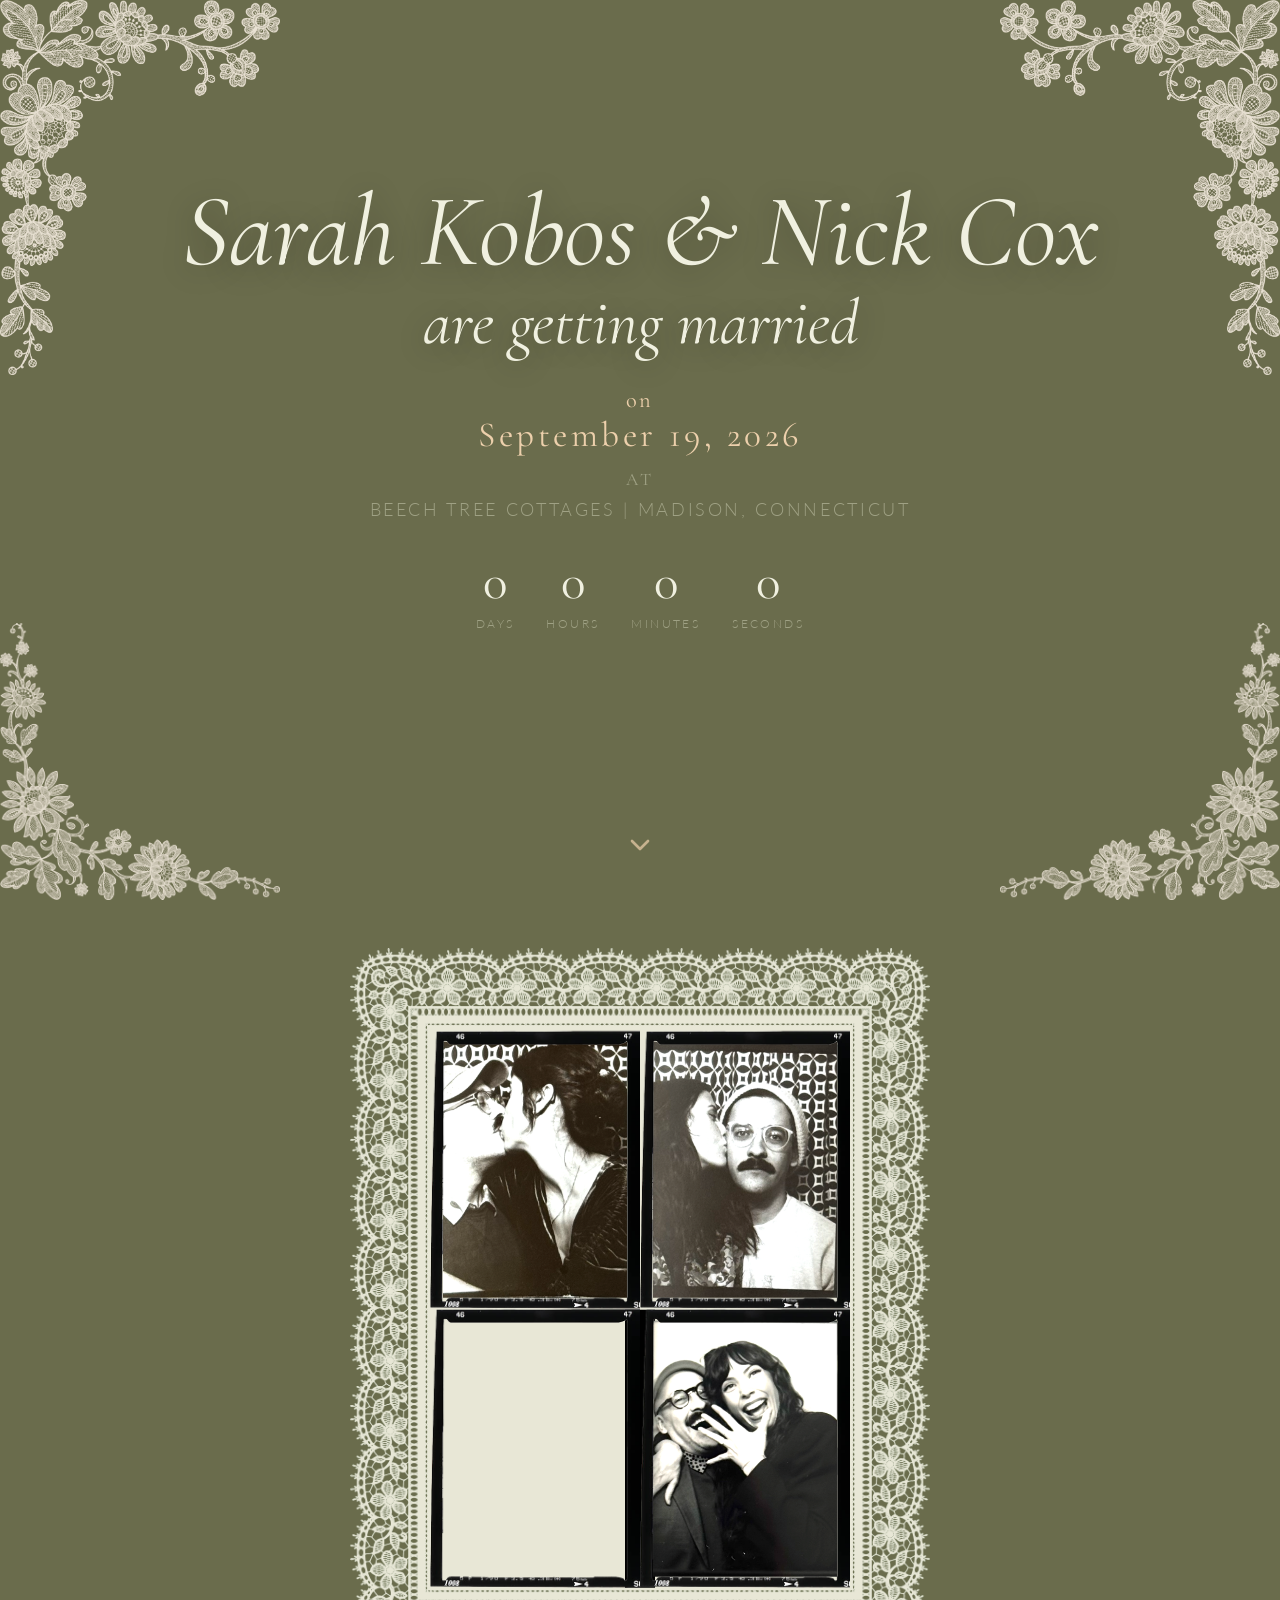
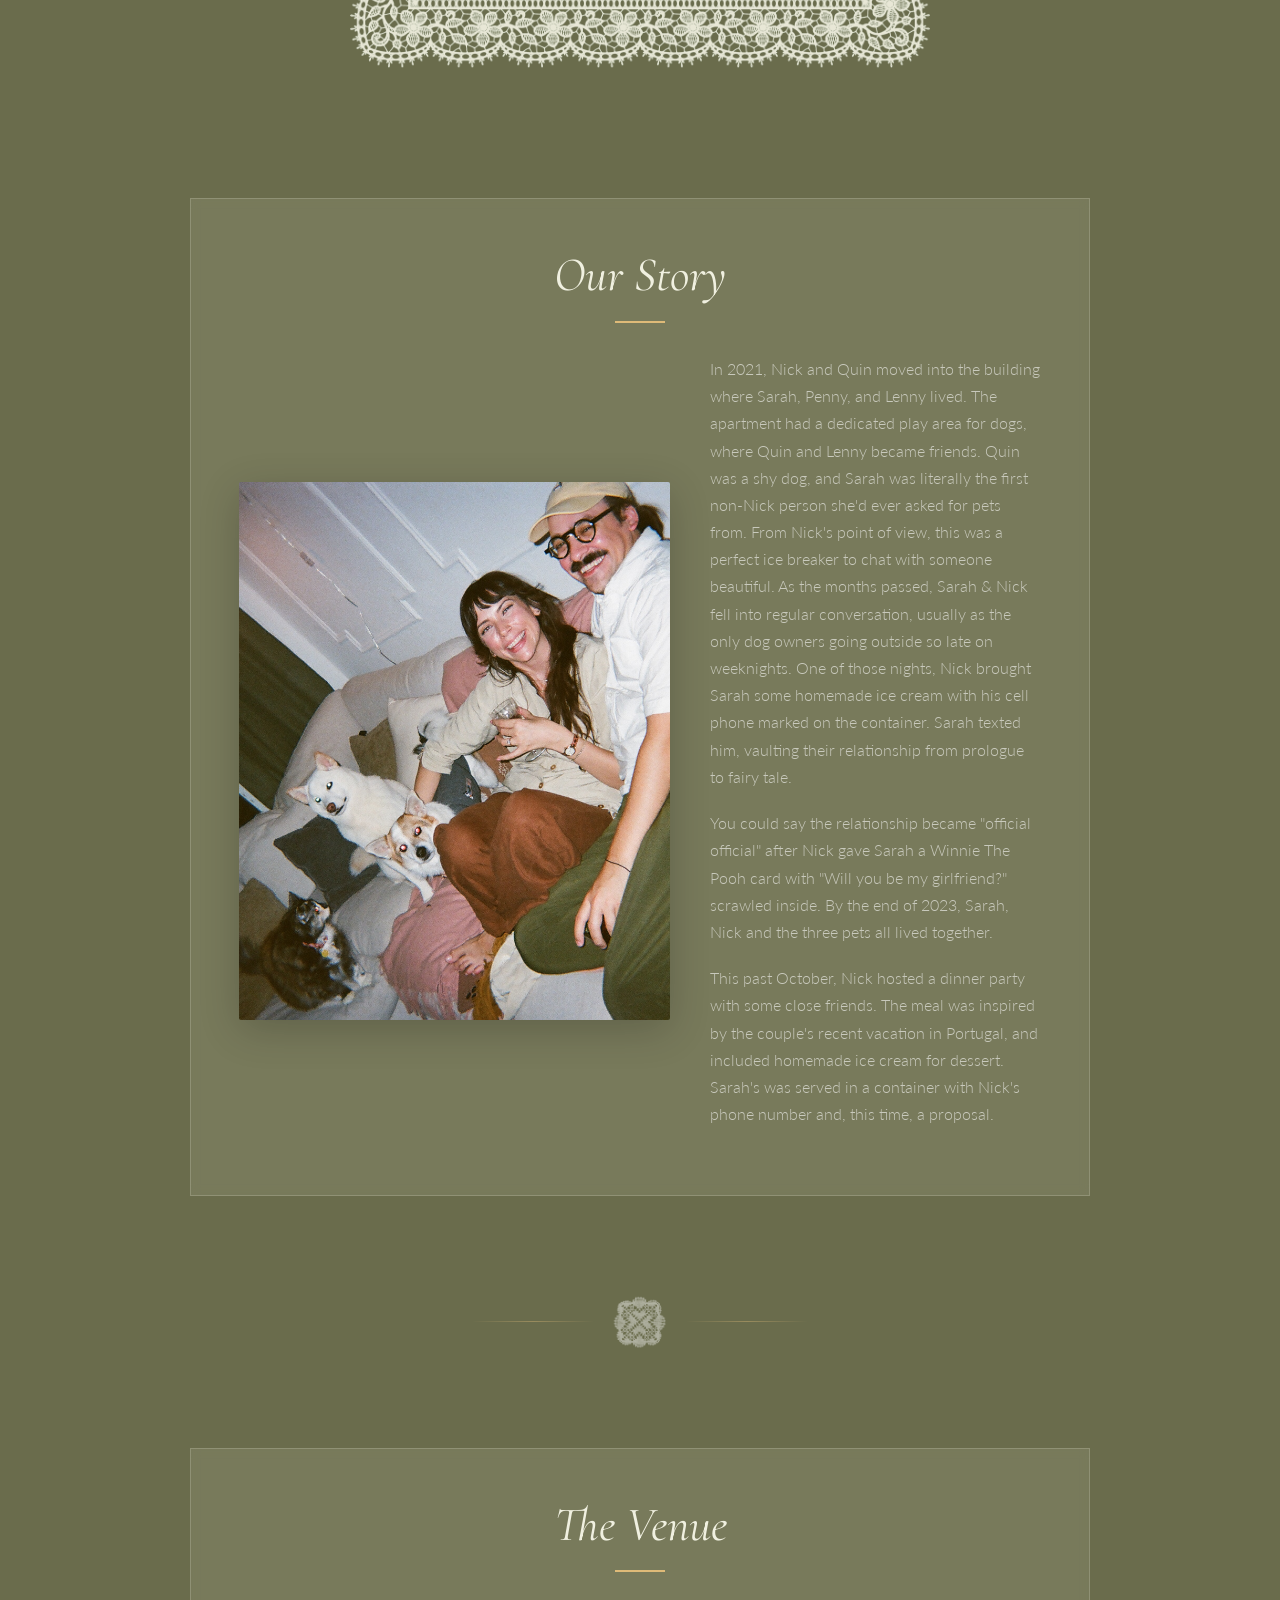
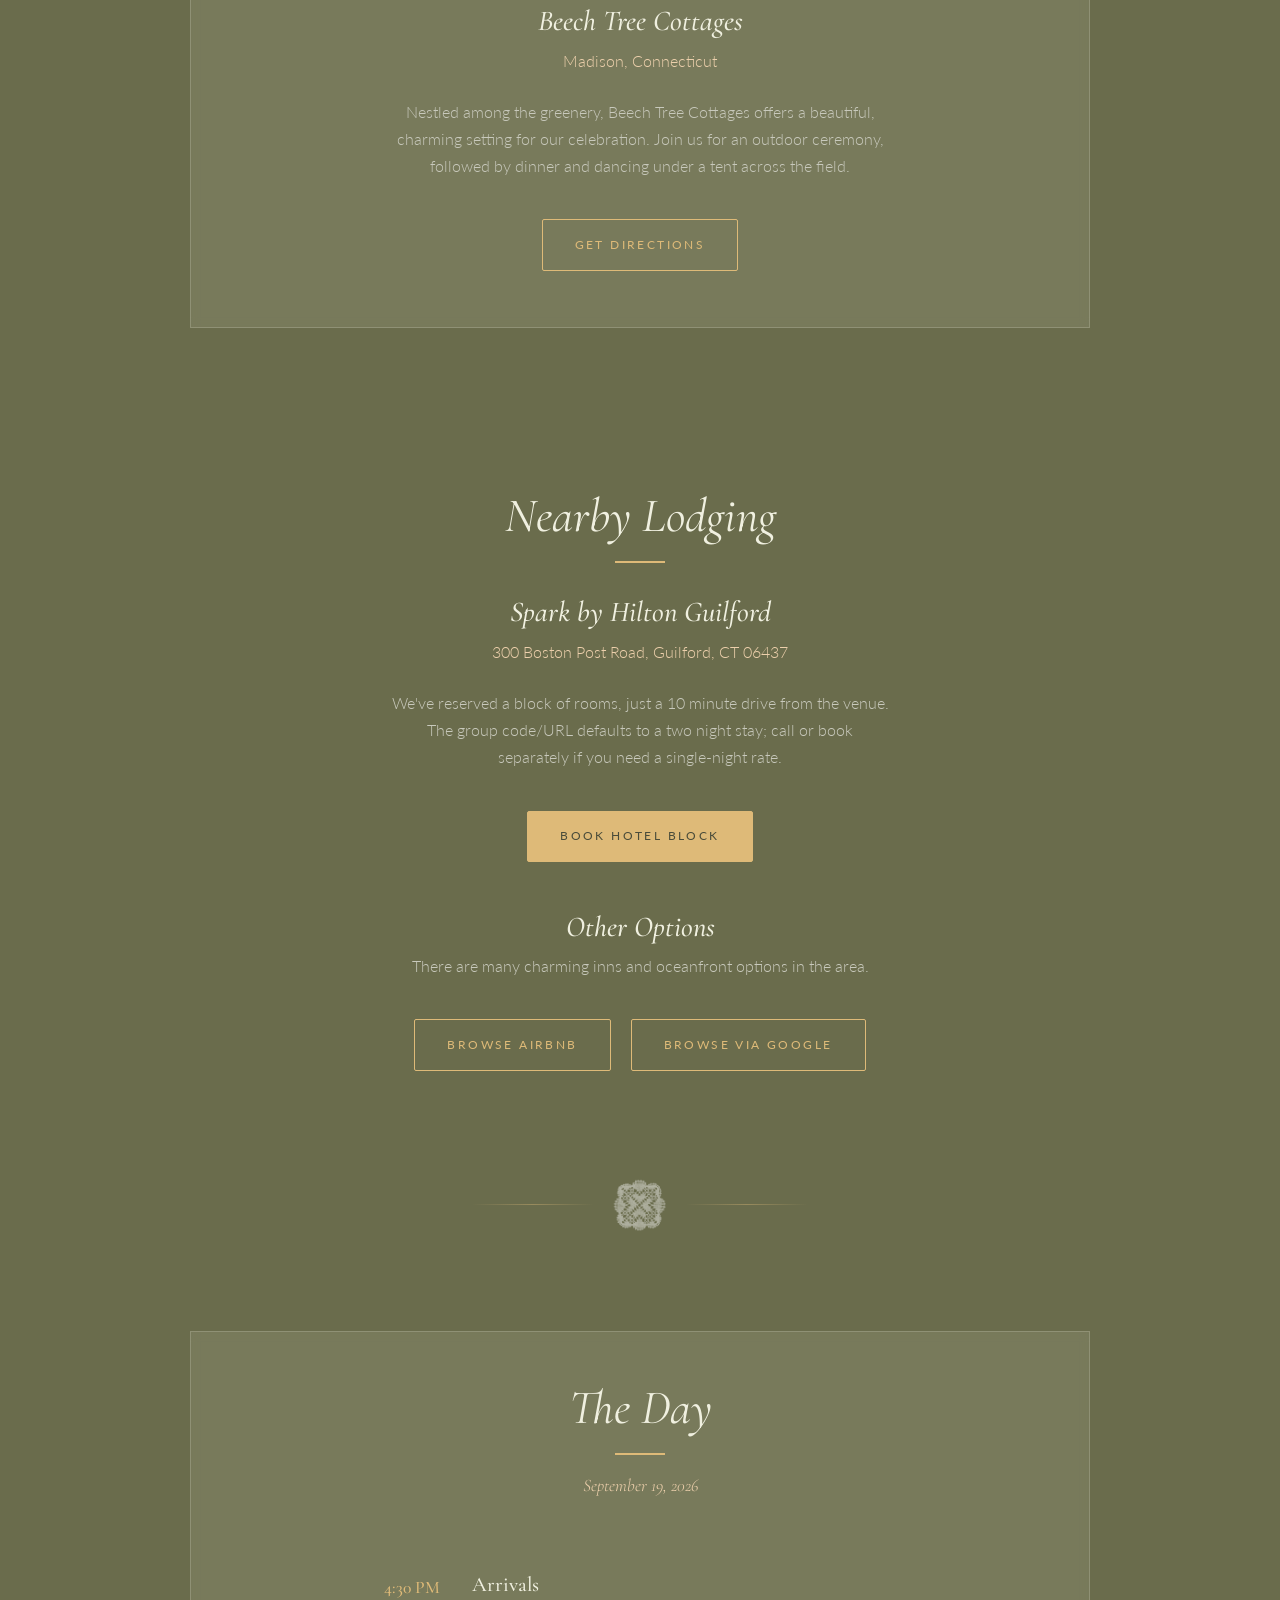
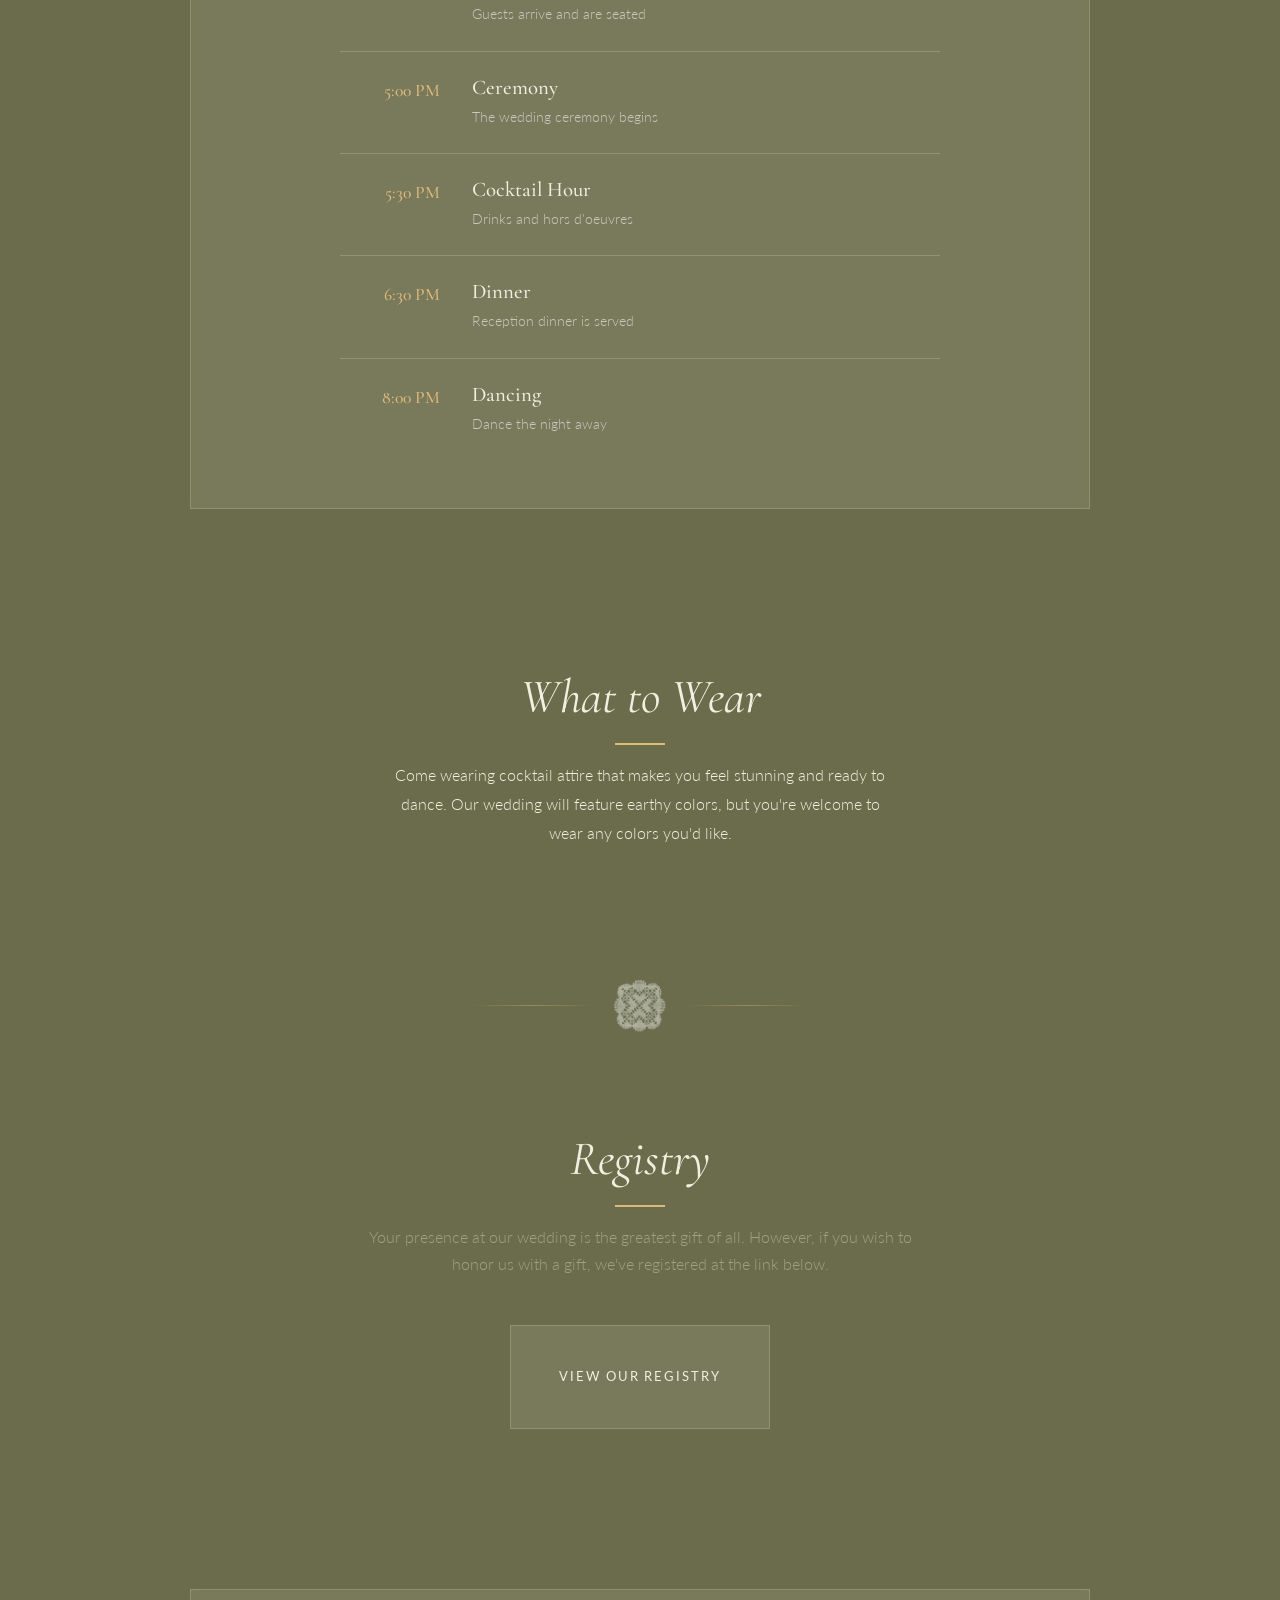
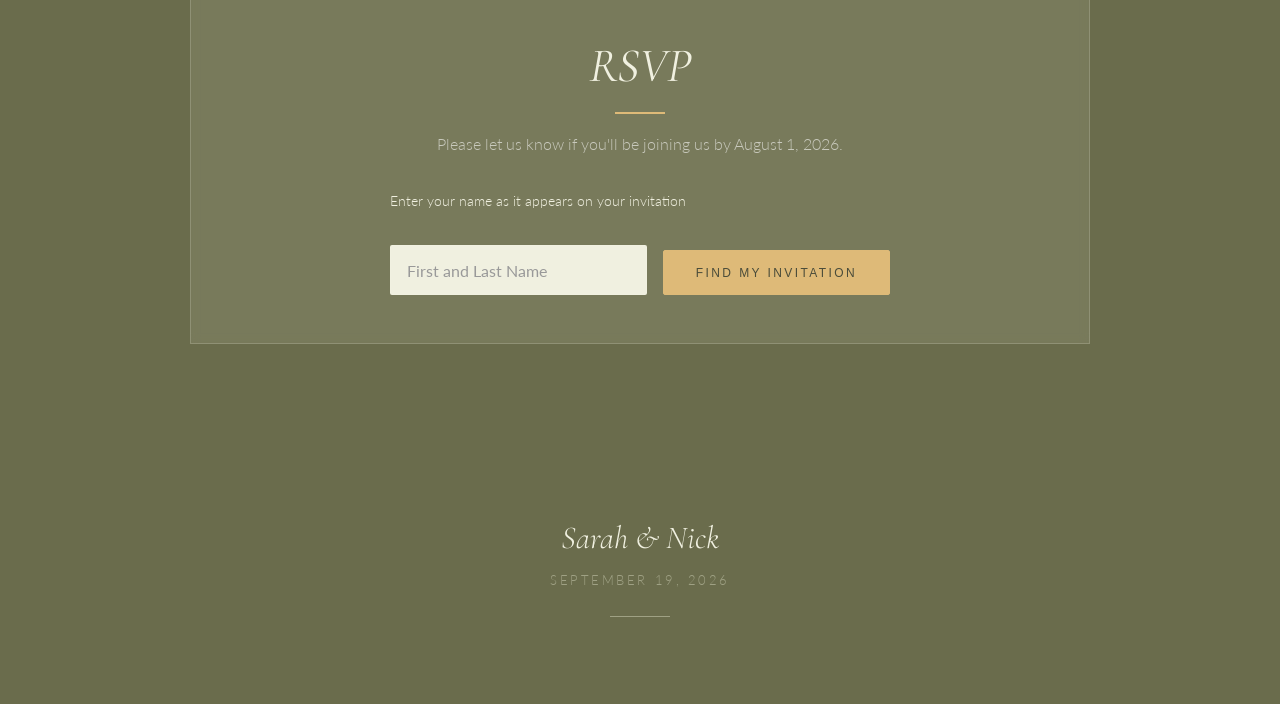
==== commit 6330d7fd: "Add Zola registry link, replace Coming Soon placeholder Co-Authored-By: Claude Opus 4.5 <noreply@ant" ====
--- a/index.html
+++ b/index.html
@@ -207,8 +207,12 @@
         <section class="section registry-section" id="registry">
             <div class="section-content">
                 <h2 class="section-title">Registry</h2>
-                <p class="registry-intro">Your presence at our wedding is the greatest gift of all. However, if you wish to honor us with a gift, registry details will be available here soon.</p>
-                <p class="coming-soon">Coming Soon</p>
+                <p class="registry-intro">Your presence at our wedding is the greatest gift of all. However, if you wish to honor us with a gift, we've registered at the link below.</p>
+                <div class="registry-links">
+                    <a href="https://www.zola.com/registry/koboscox/" target="_blank" rel="noopener noreferrer" class="registry-card">
+                        <span>View Our Registry</span>
+                    </a>
+                </div>
             </div>
         </section>
 
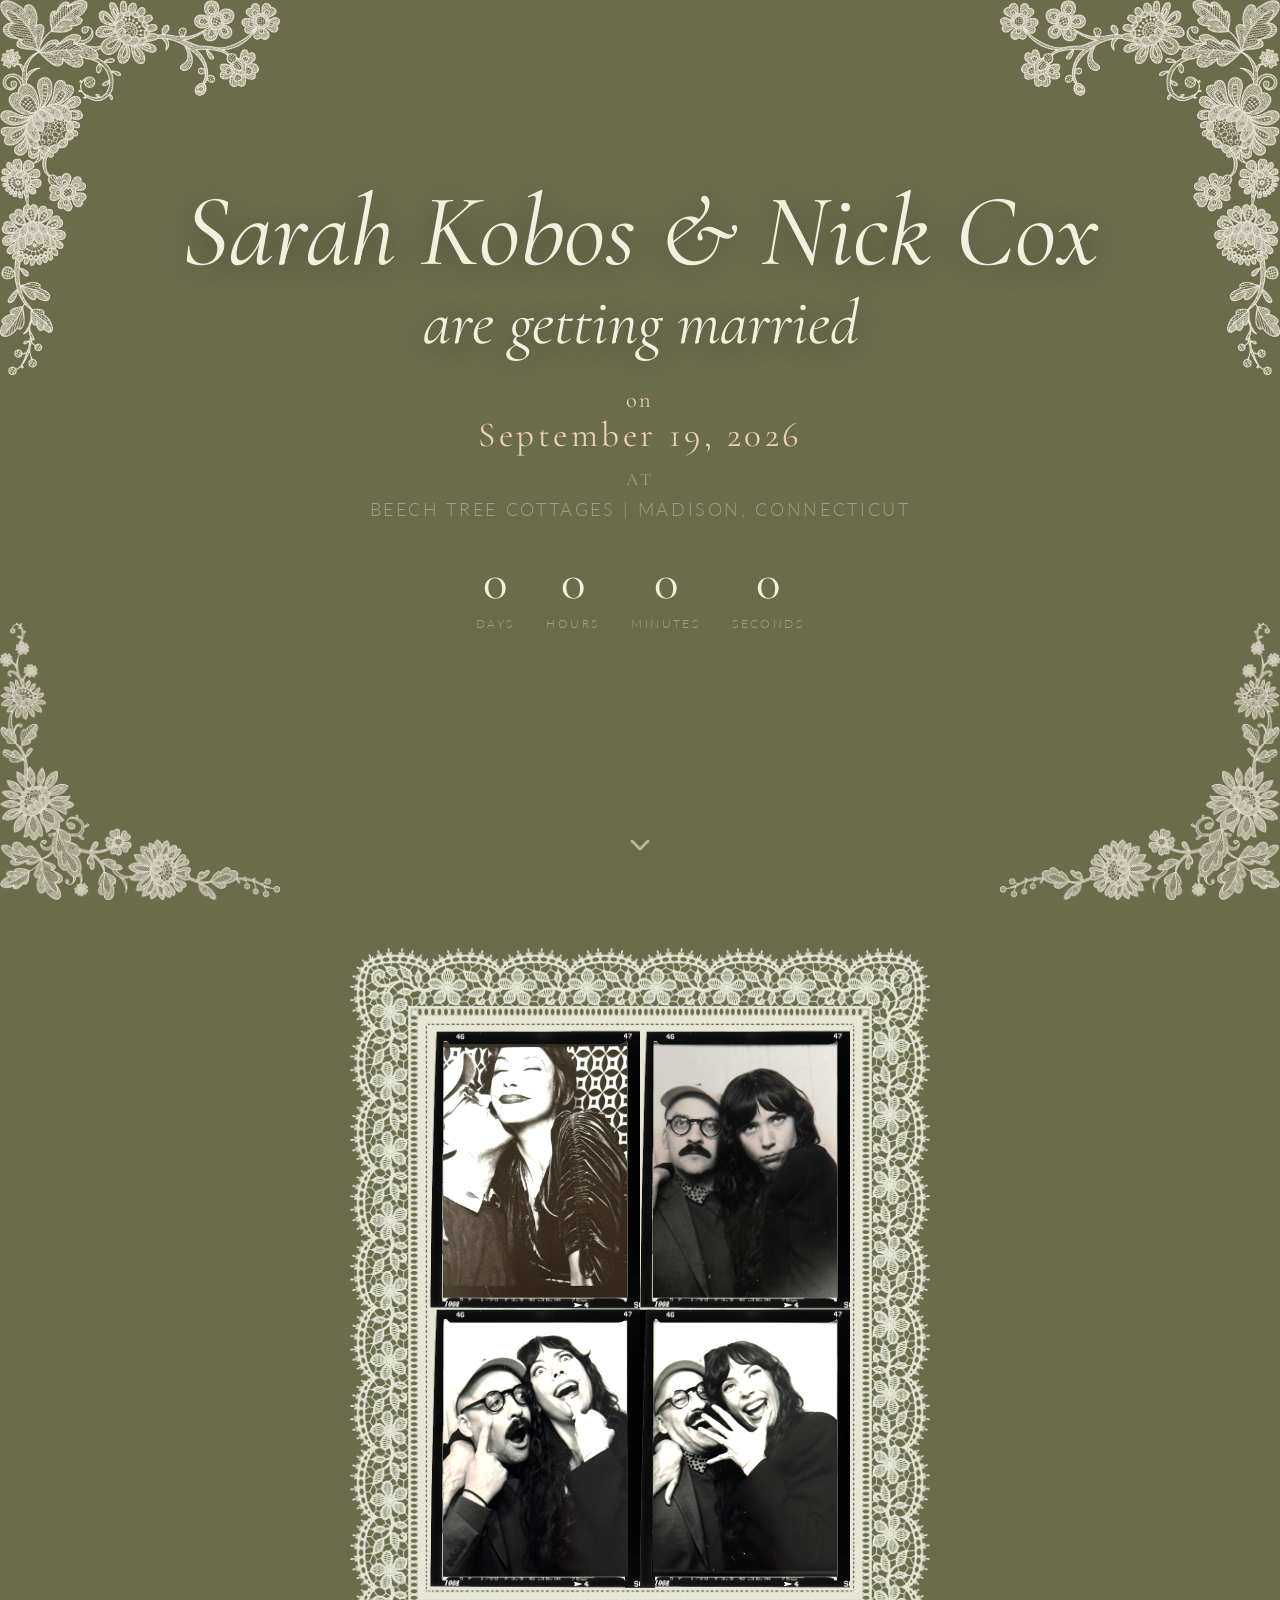
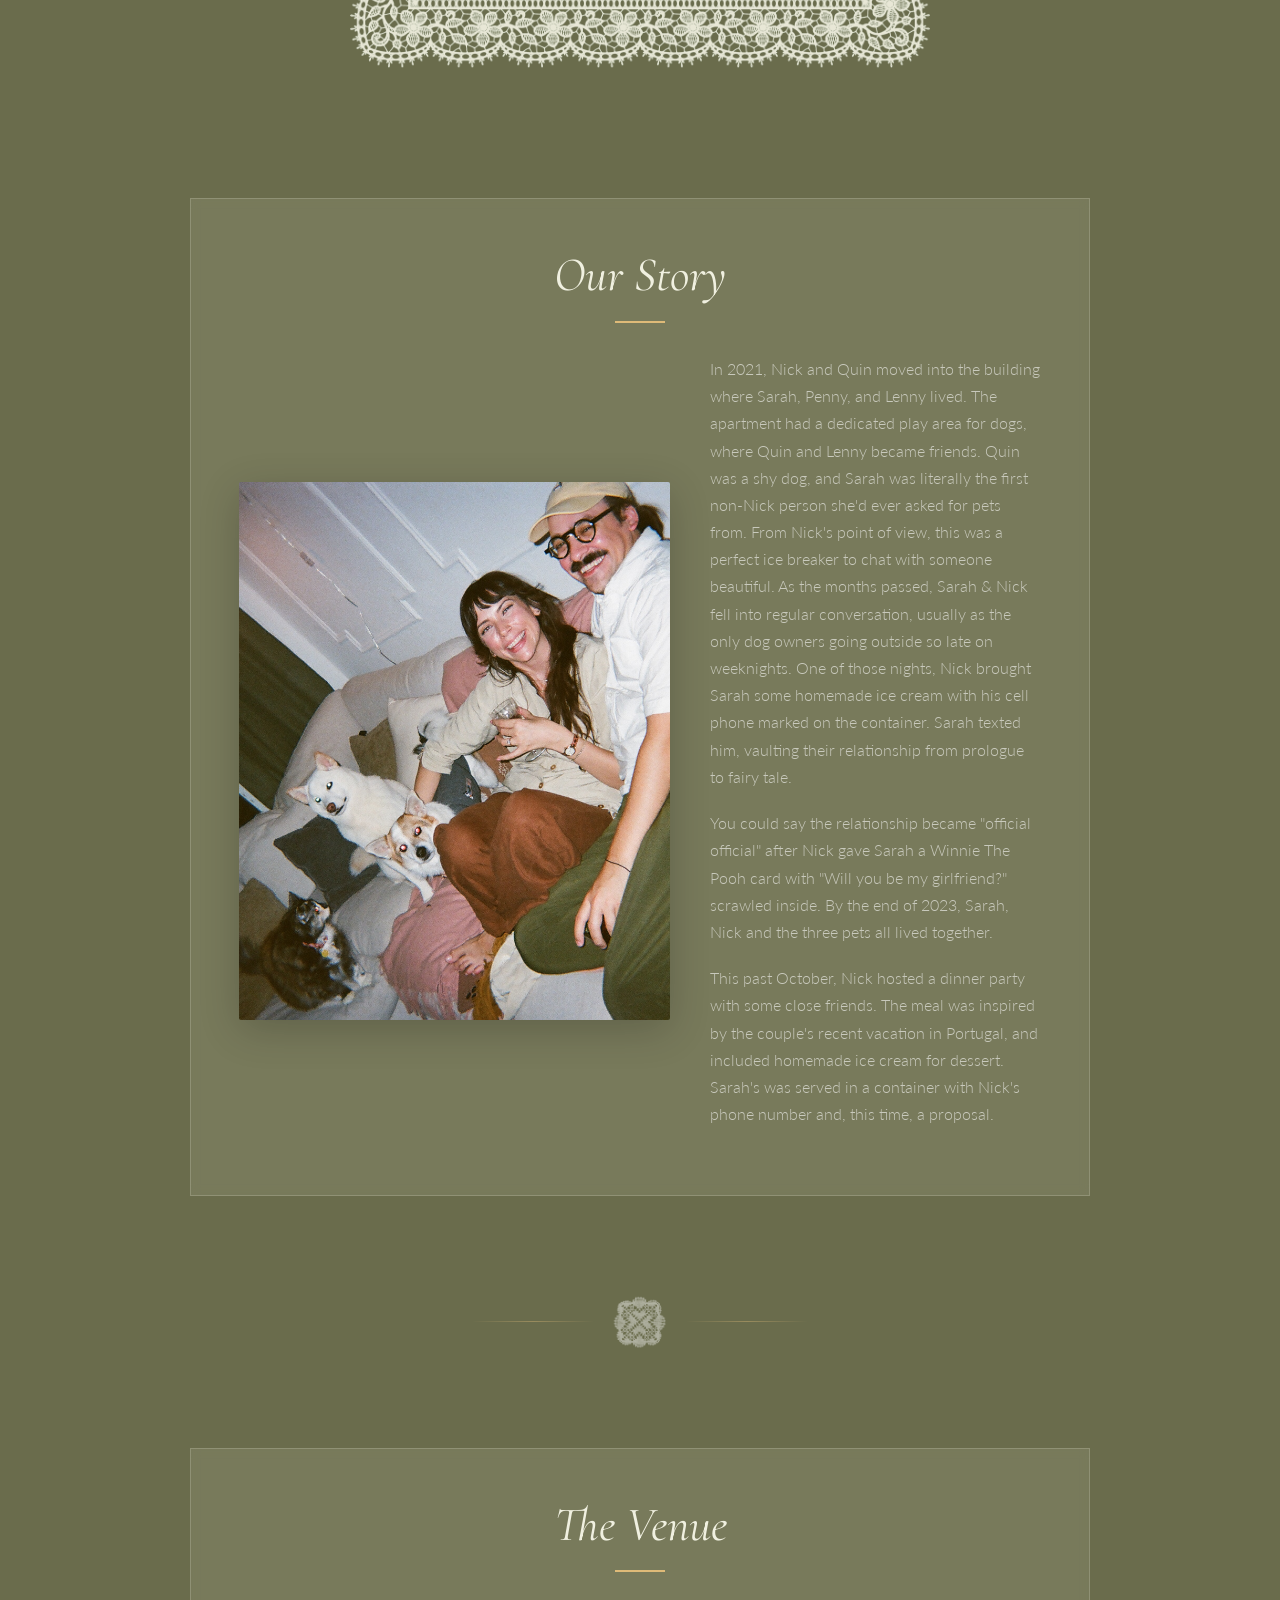
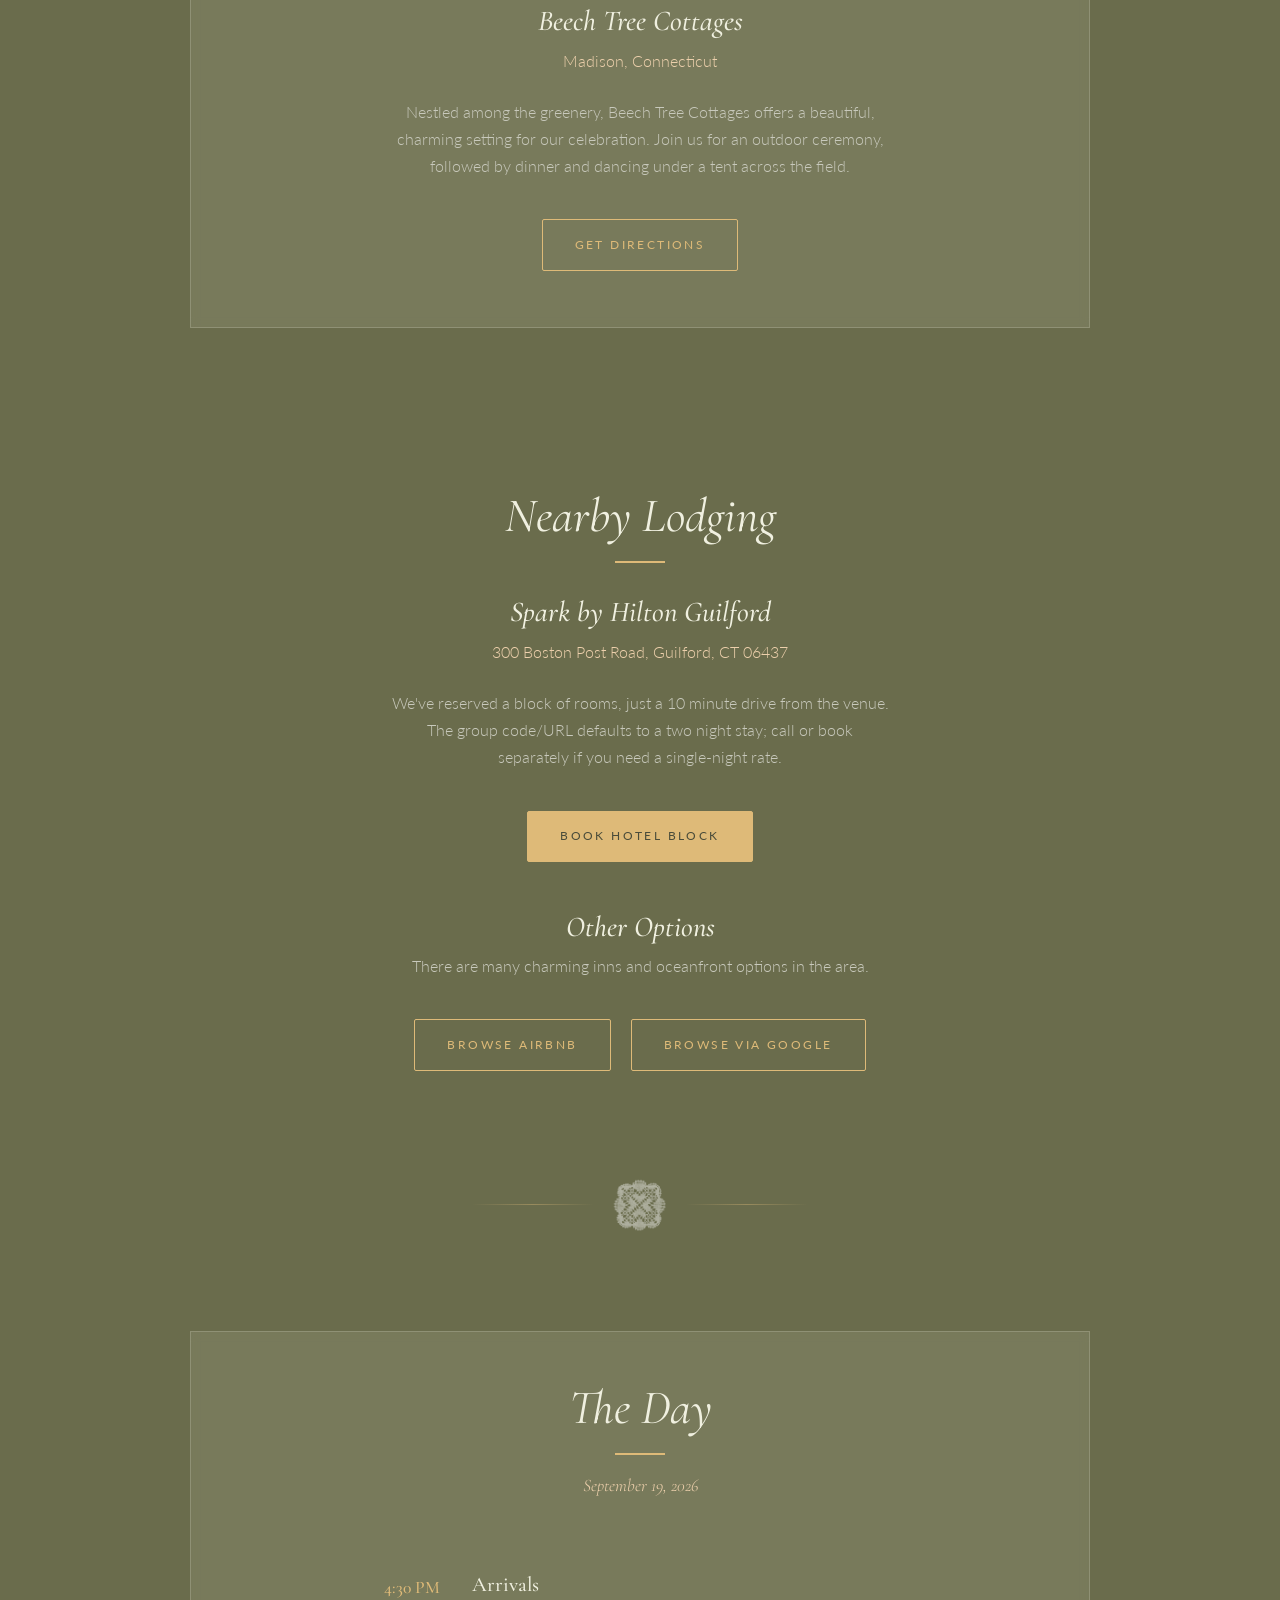
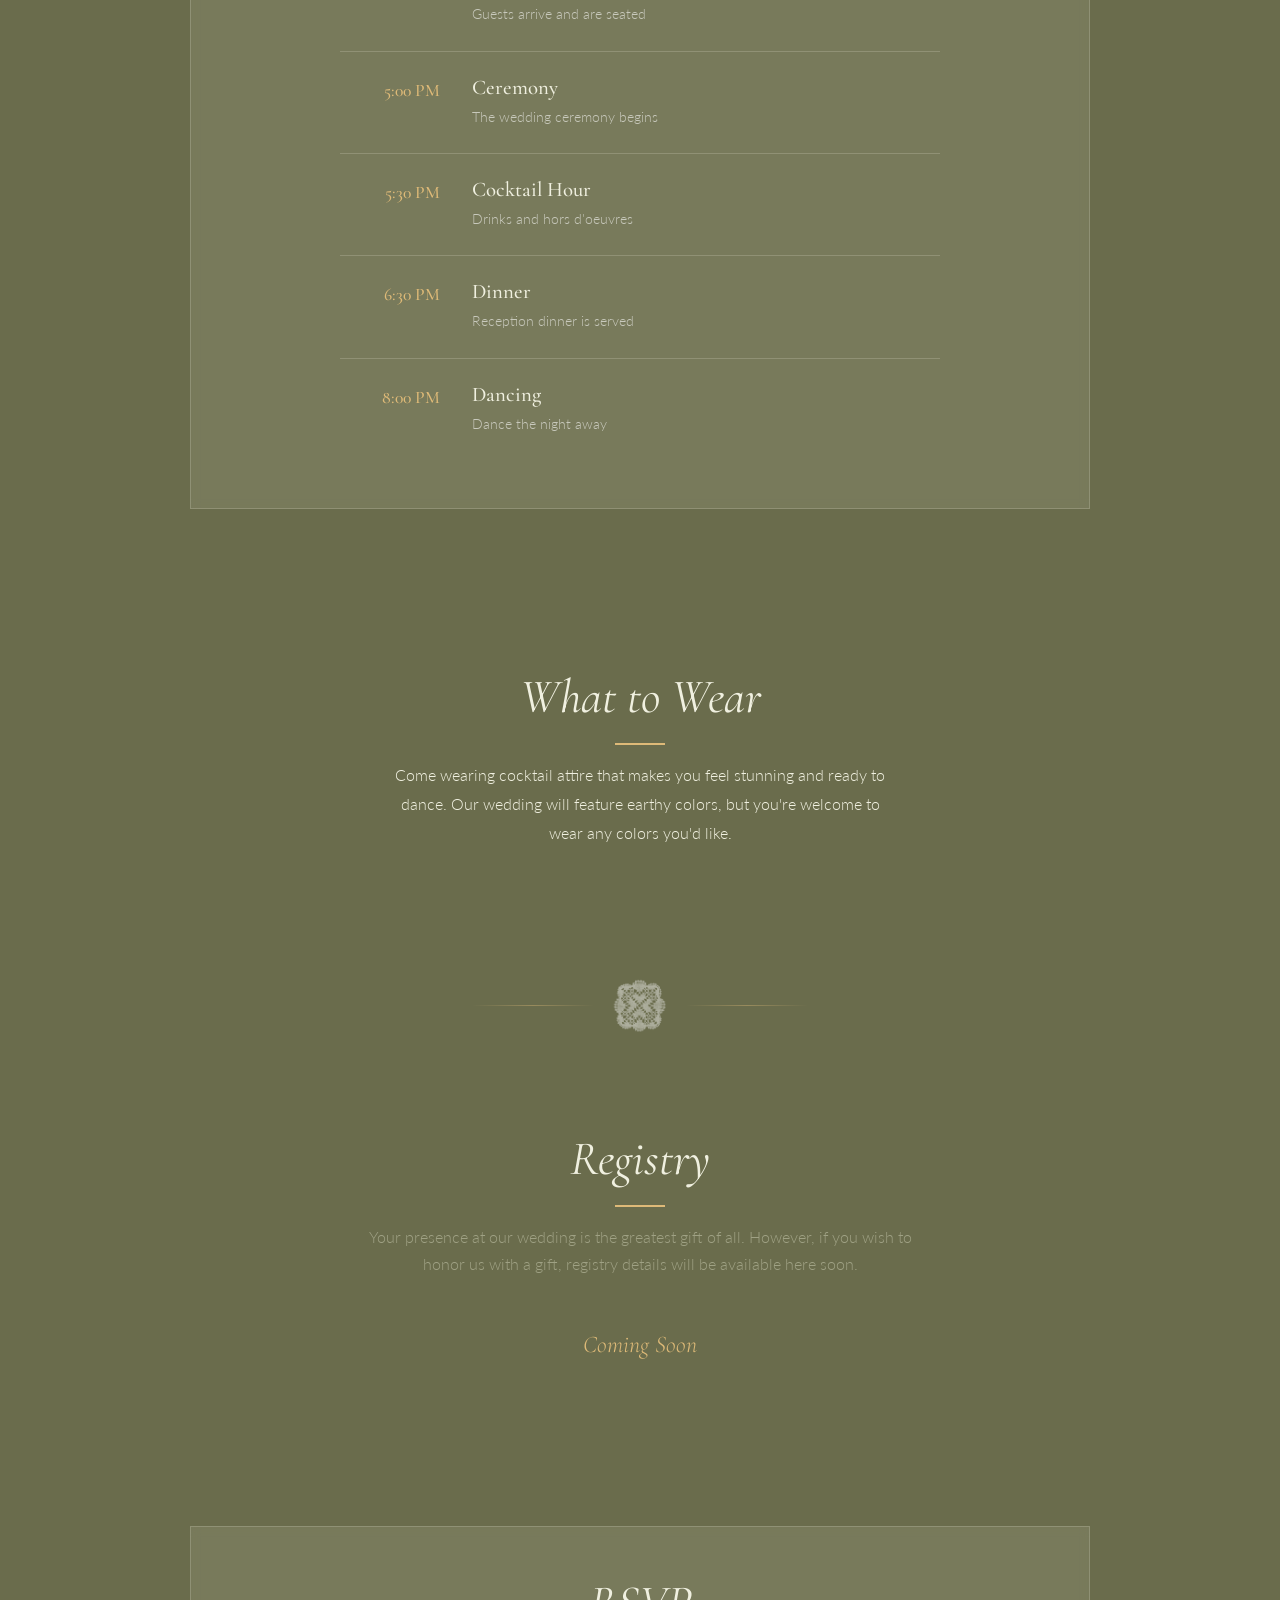
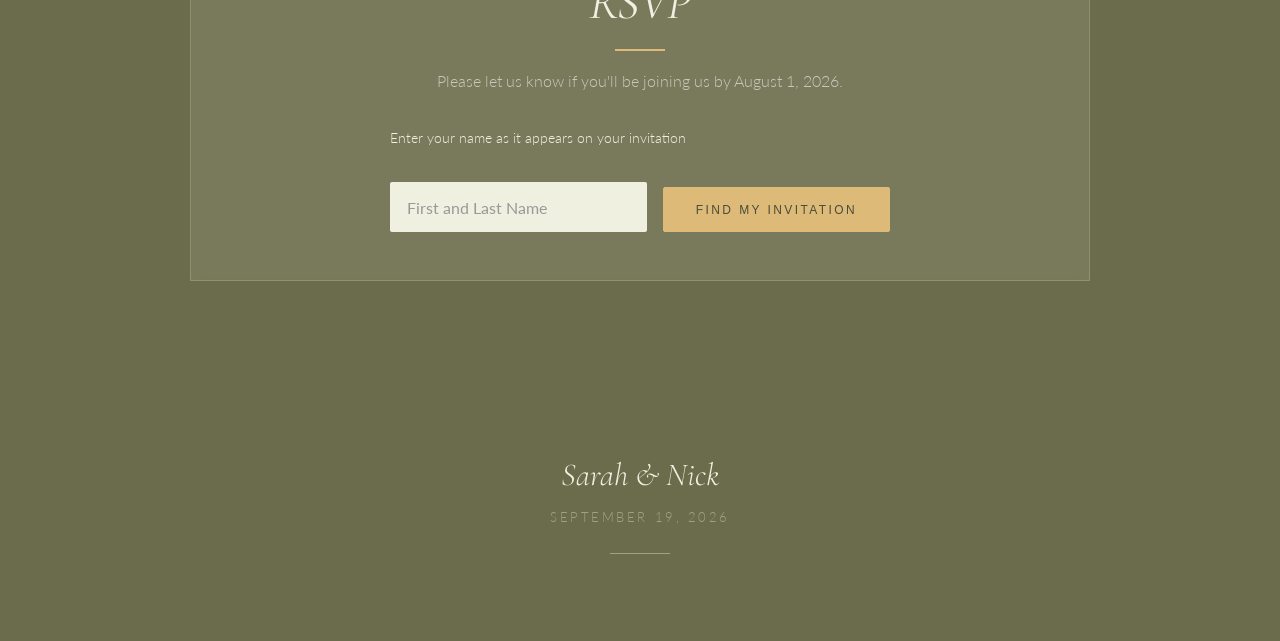
==== commit f0a67162: "Revert "Add Zola registry link, replace Coming Soon placeholder" This reverts commit 6330d7fda78be73" ====
--- a/index.html
+++ b/index.html
@@ -207,12 +207,8 @@
         <section class="section registry-section" id="registry">
             <div class="section-content">
                 <h2 class="section-title">Registry</h2>
-                <p class="registry-intro">Your presence at our wedding is the greatest gift of all. However, if you wish to honor us with a gift, we've registered at the link below.</p>
-                <div class="registry-links">
-                    <a href="https://www.zola.com/registry/koboscox/" target="_blank" rel="noopener noreferrer" class="registry-card">
-                        <span>View Our Registry</span>
-                    </a>
-                </div>
+                <p class="registry-intro">Your presence at our wedding is the greatest gift of all. However, if you wish to honor us with a gift, registry details will be available here soon.</p>
+                <p class="coming-soon">Coming Soon</p>
             </div>
         </section>
 
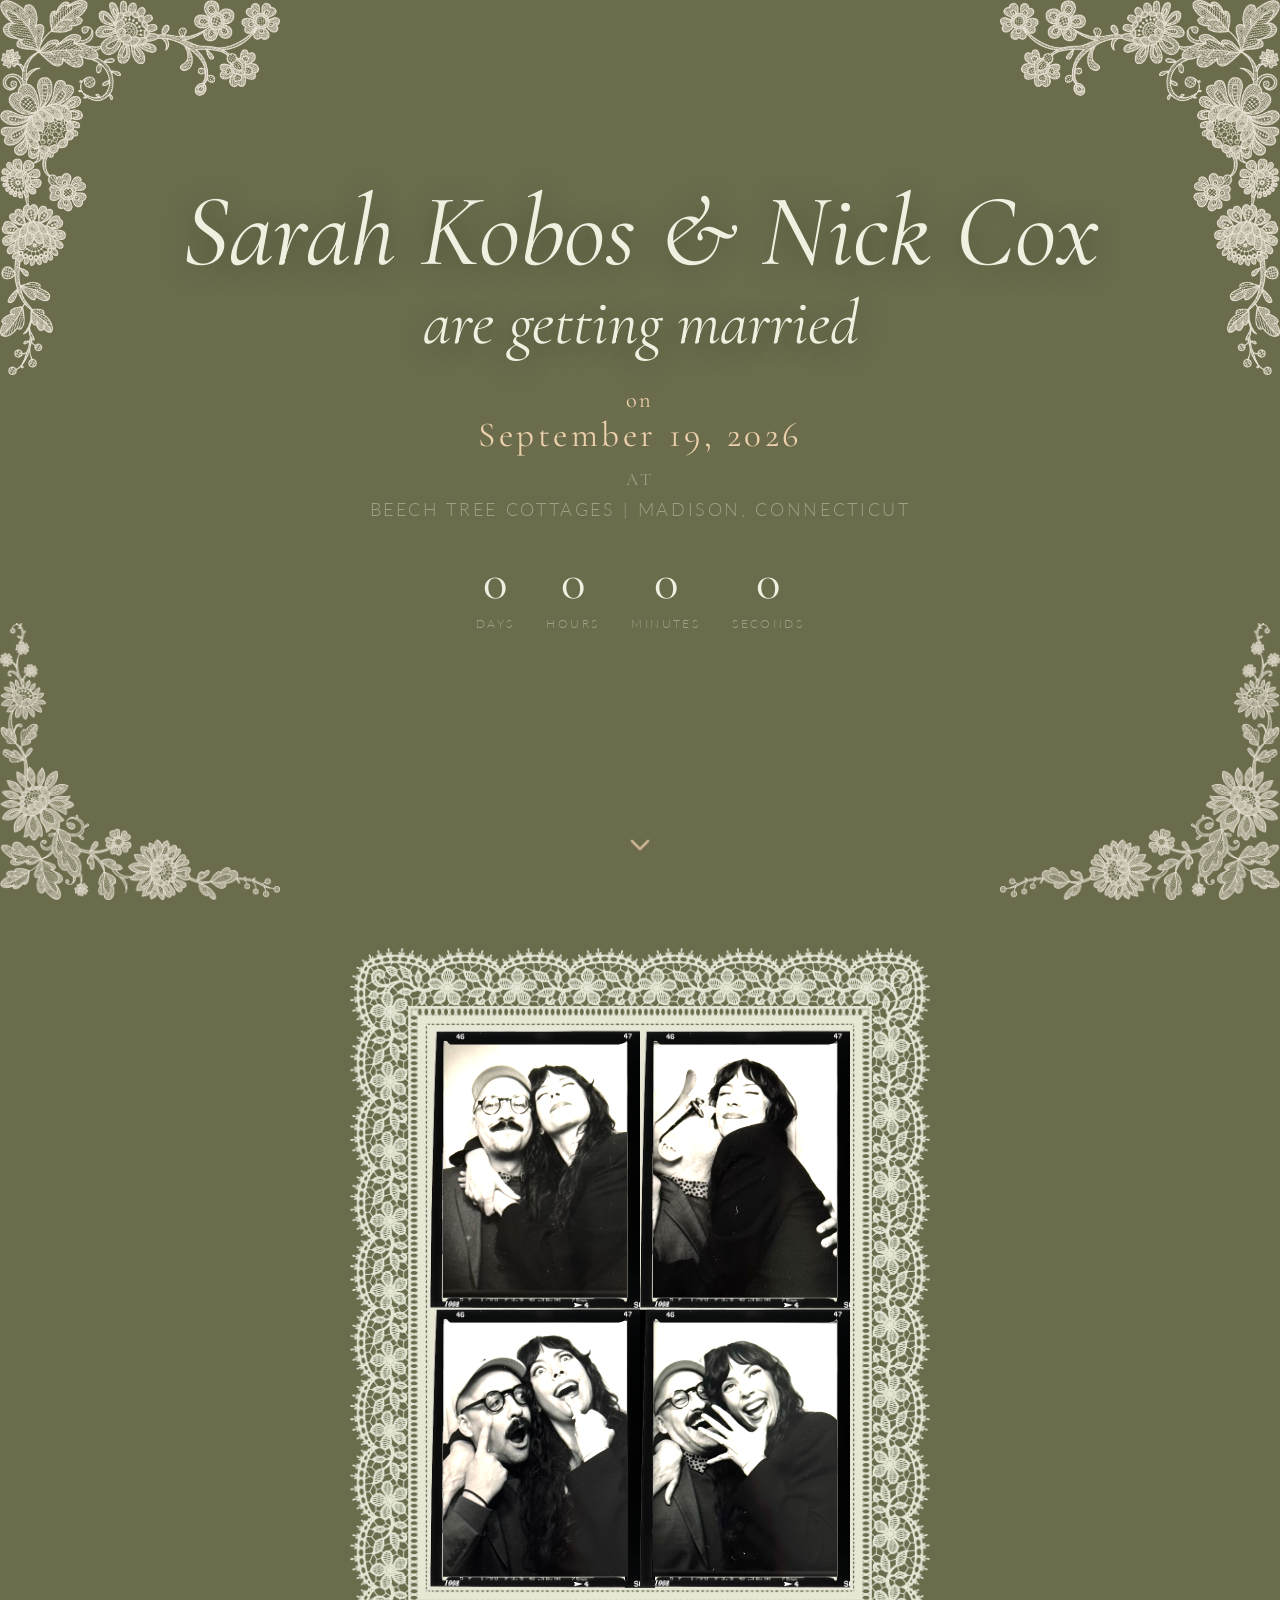
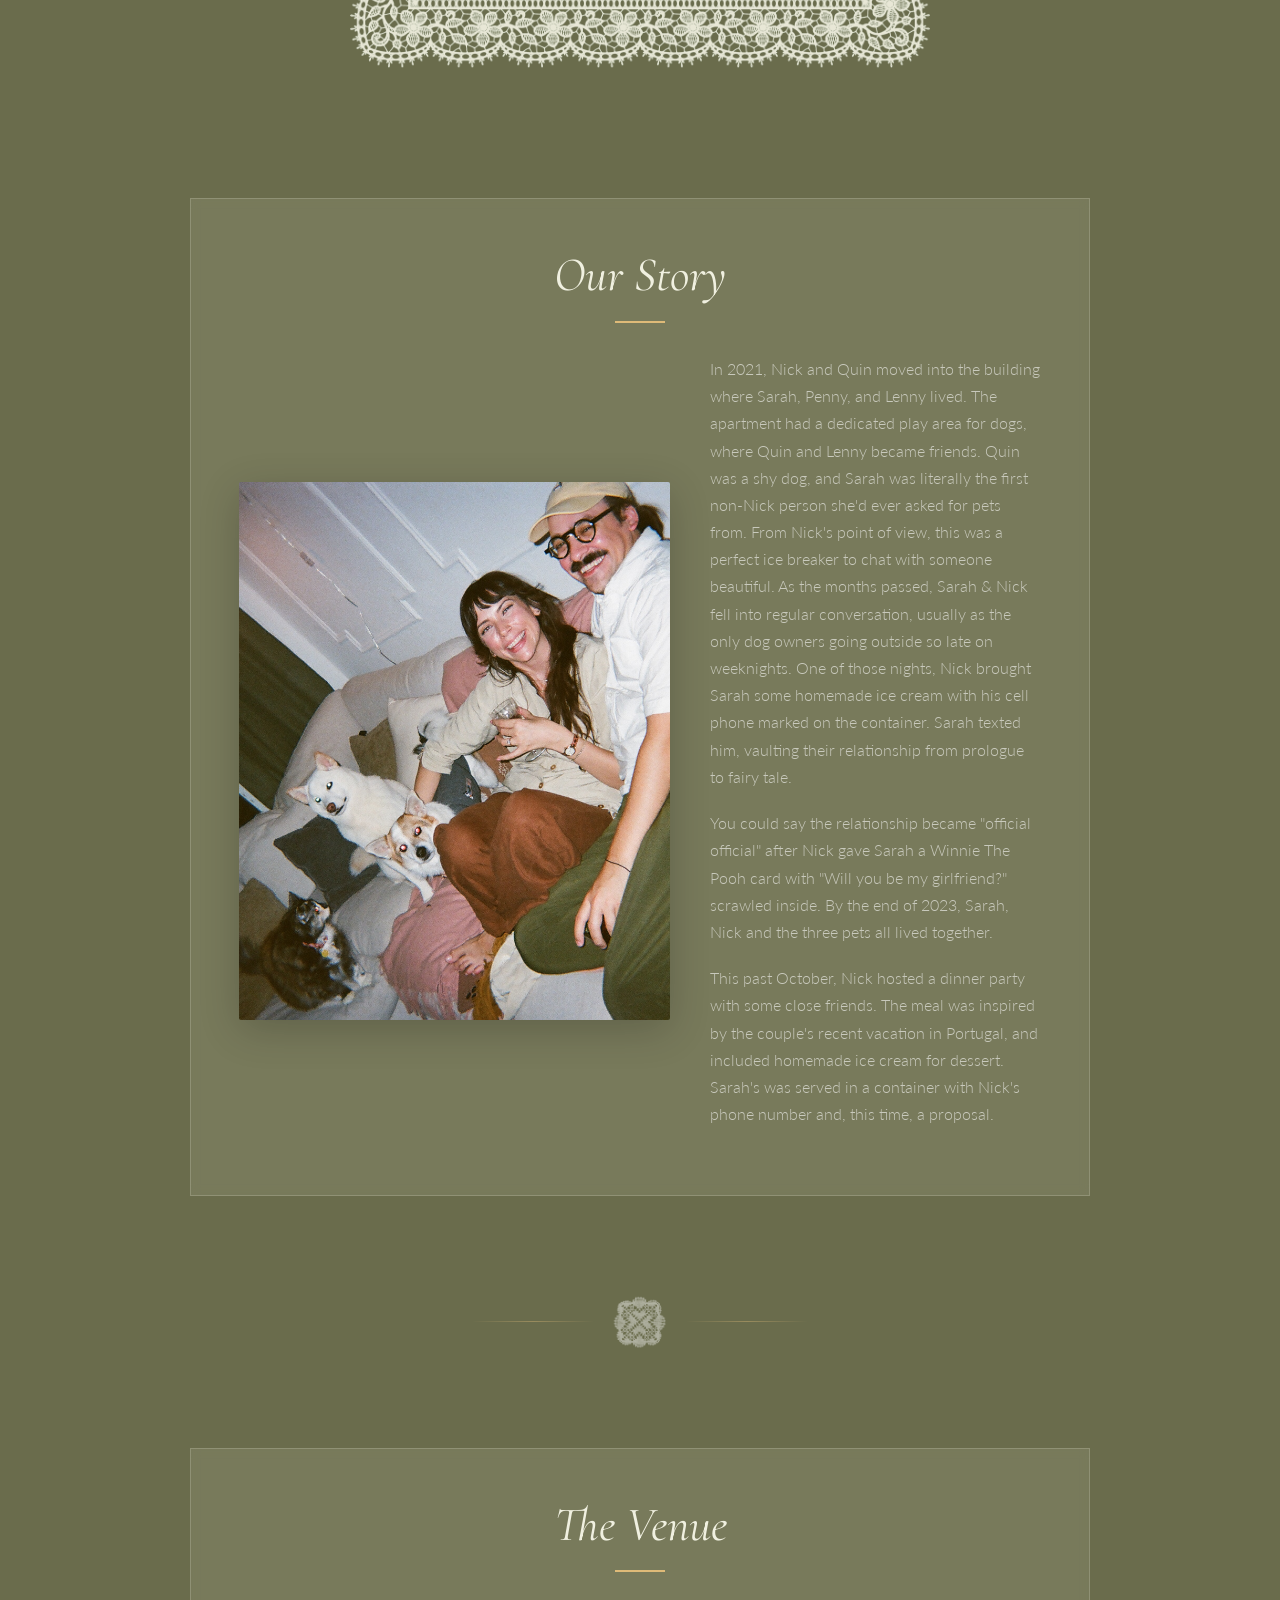
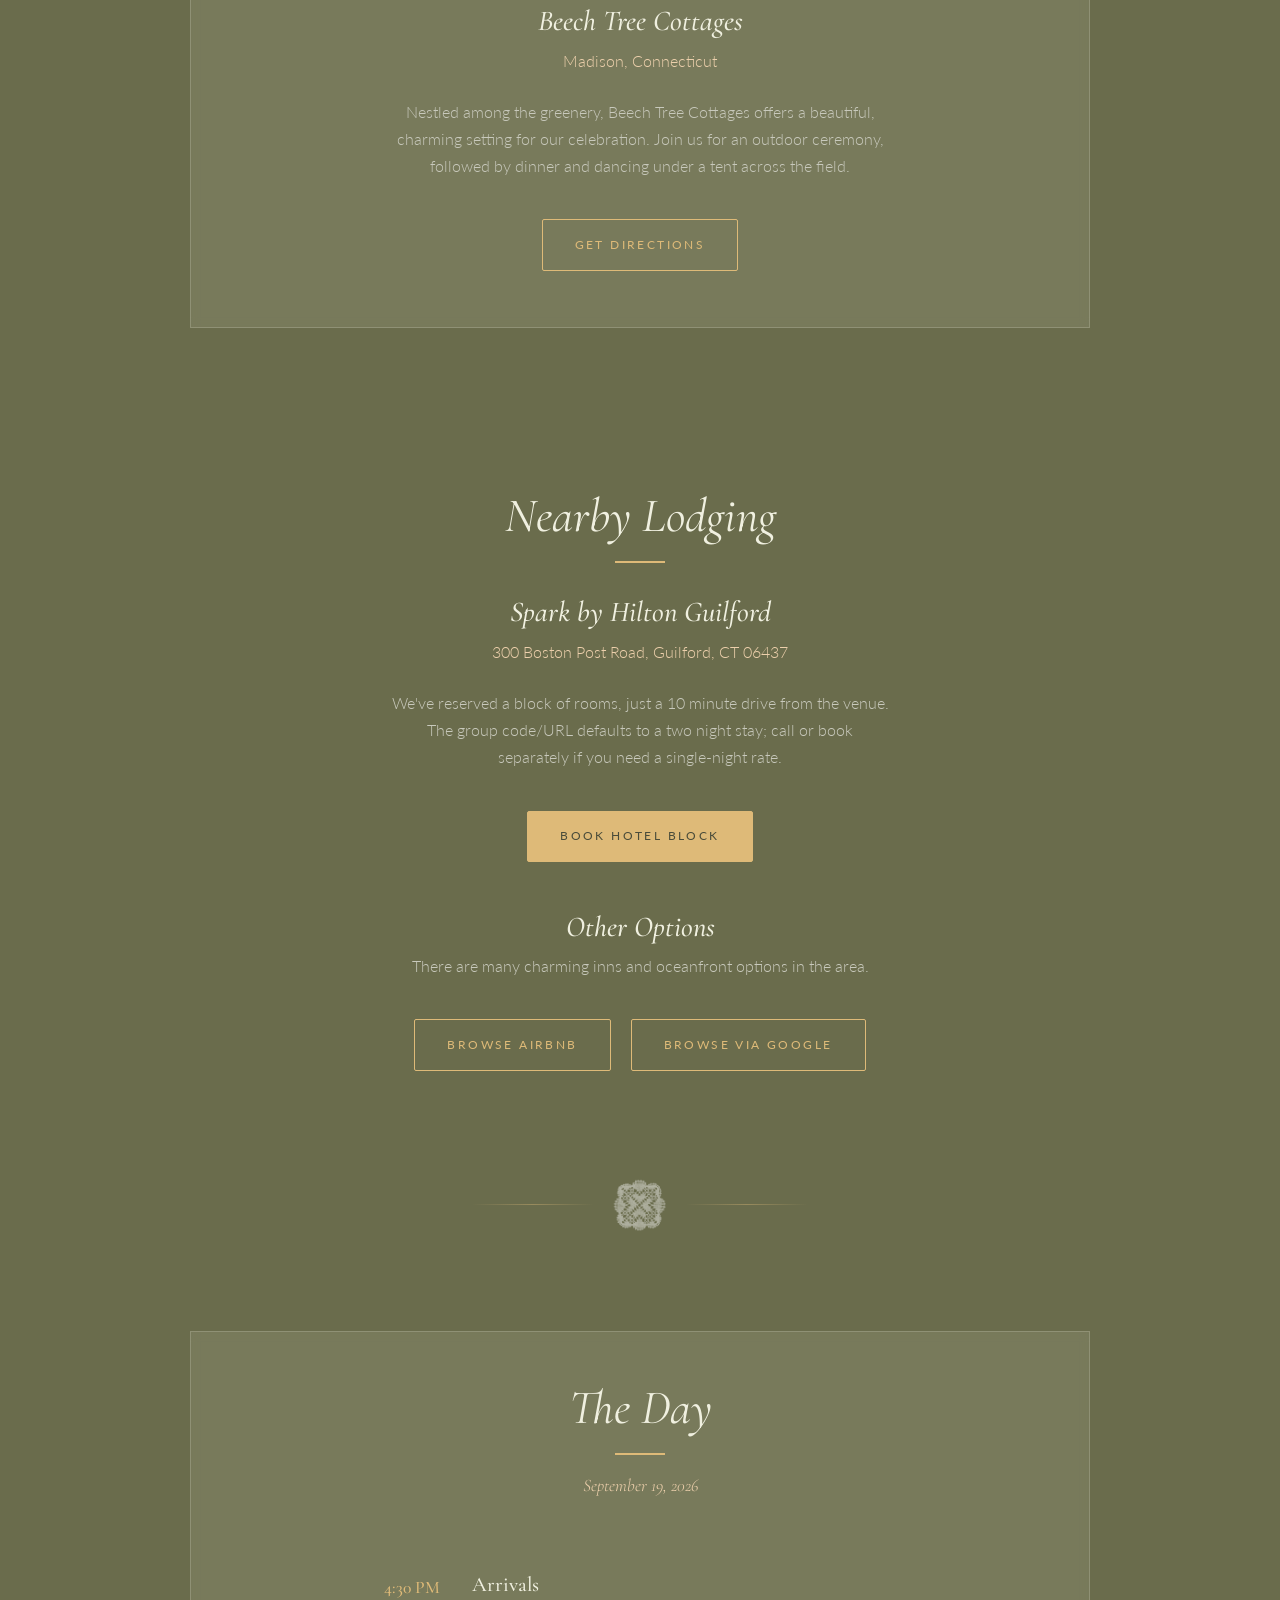
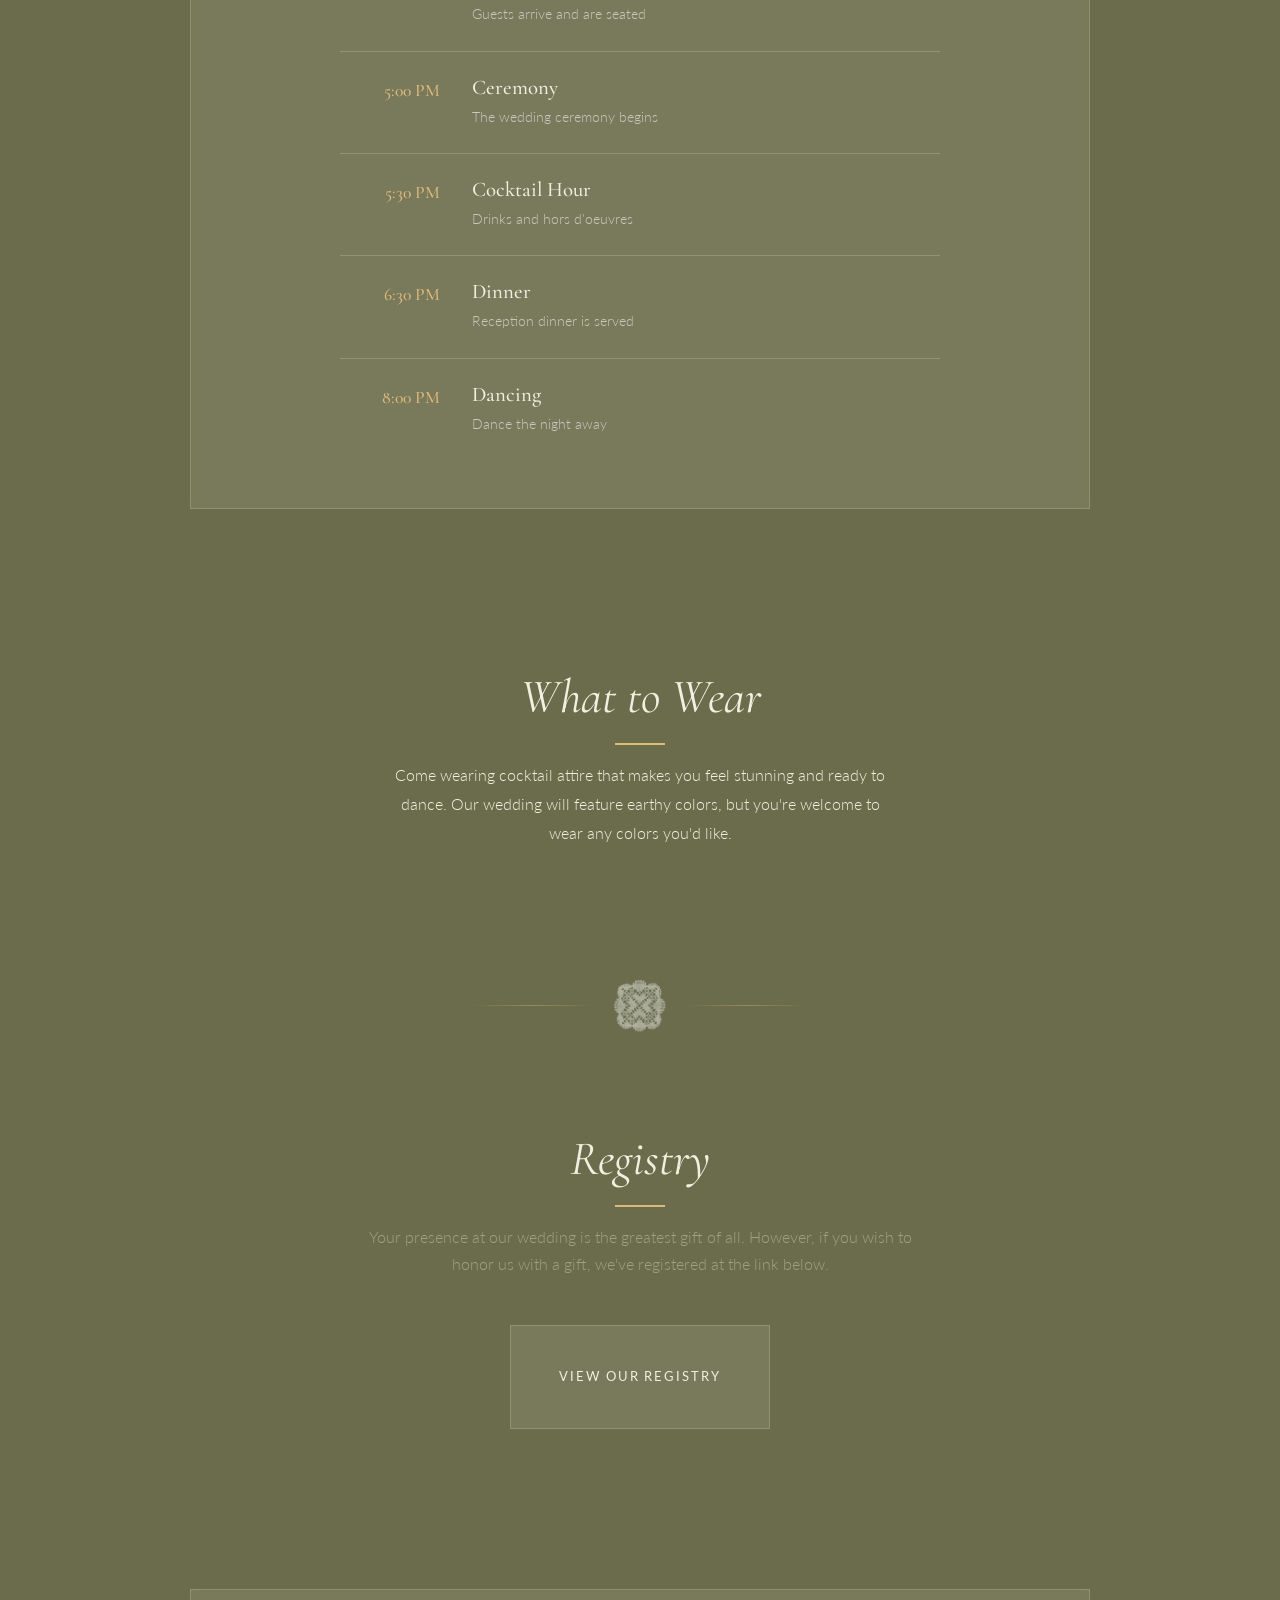
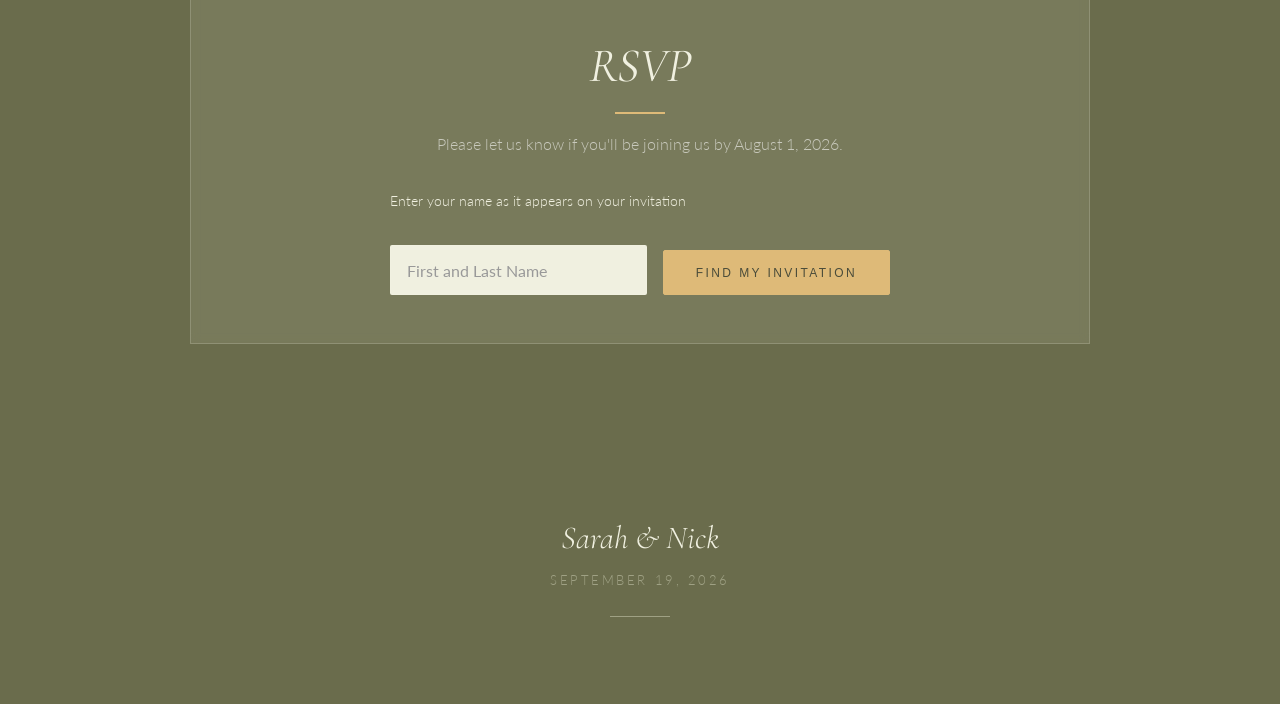
==== commit 8c5f9b5d: "Add Zola registry link, replace Coming Soon placeholder Co-Authored-By: Claude Opus 4.5 <noreply@ant" ====
--- a/index.html
+++ b/index.html
@@ -207,8 +207,12 @@
         <section class="section registry-section" id="registry">
             <div class="section-content">
                 <h2 class="section-title">Registry</h2>
-                <p class="registry-intro">Your presence at our wedding is the greatest gift of all. However, if you wish to honor us with a gift, registry details will be available here soon.</p>
-                <p class="coming-soon">Coming Soon</p>
+                <p class="registry-intro">Your presence at our wedding is the greatest gift of all. However, if you wish to honor us with a gift, we've registered at the link below.</p>
+                <div class="registry-links">
+                    <a href="https://www.zola.com/registry/koboscox/" target="_blank" rel="noopener noreferrer" class="registry-card">
+                        <span>View Our Registry</span>
+                    </a>
+                </div>
             </div>
         </section>
 
